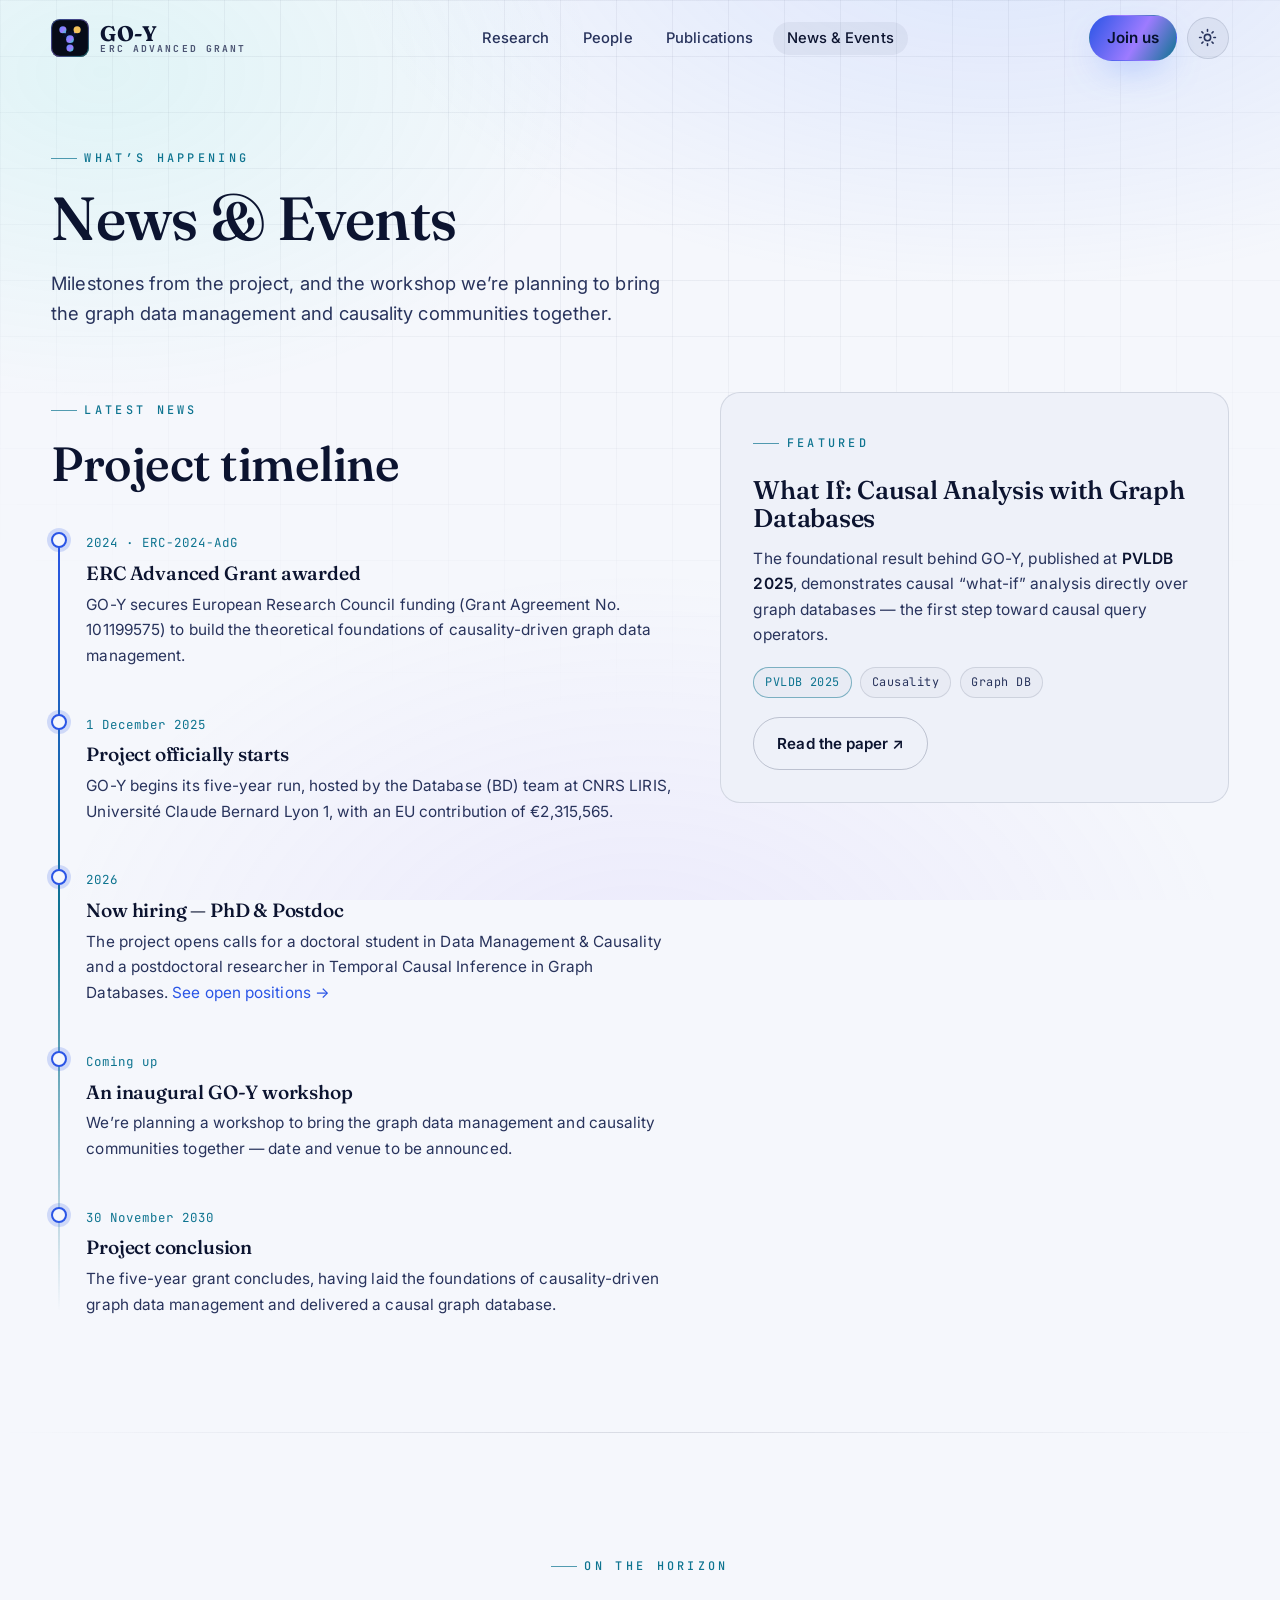
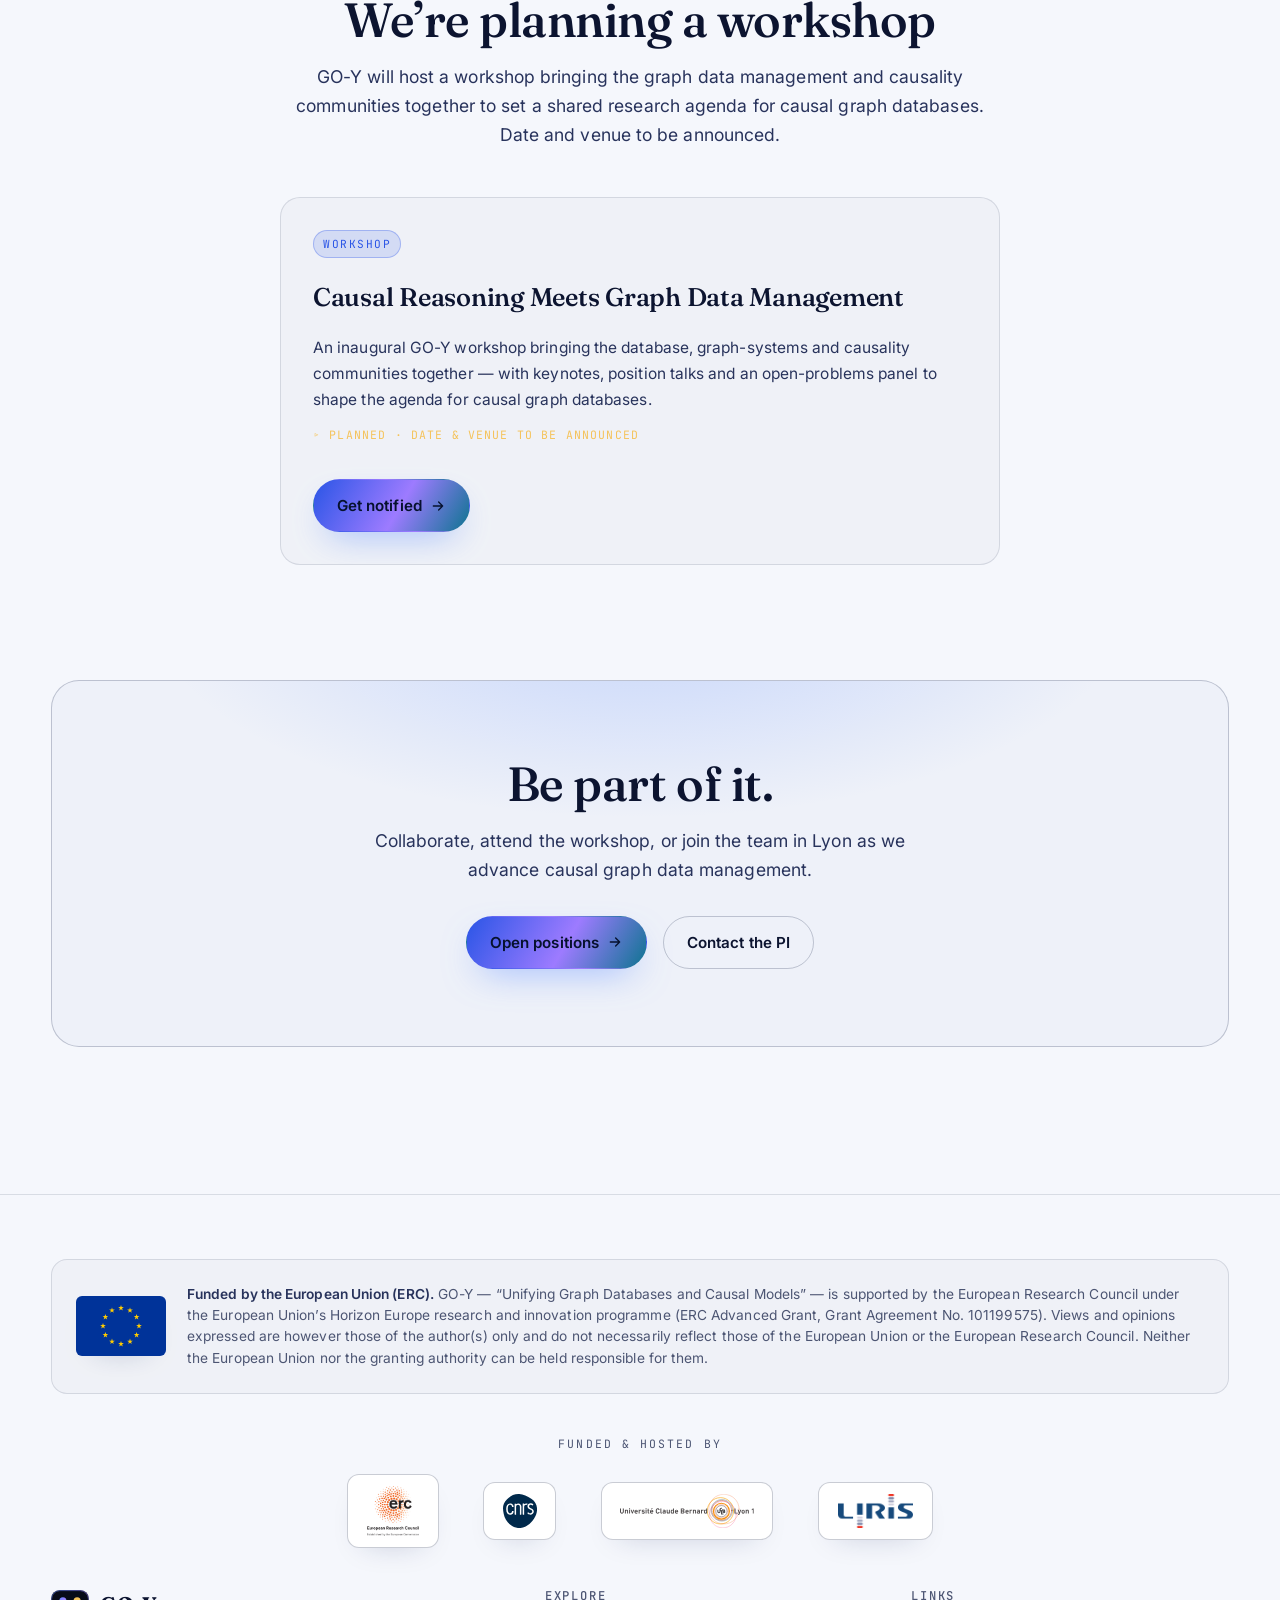
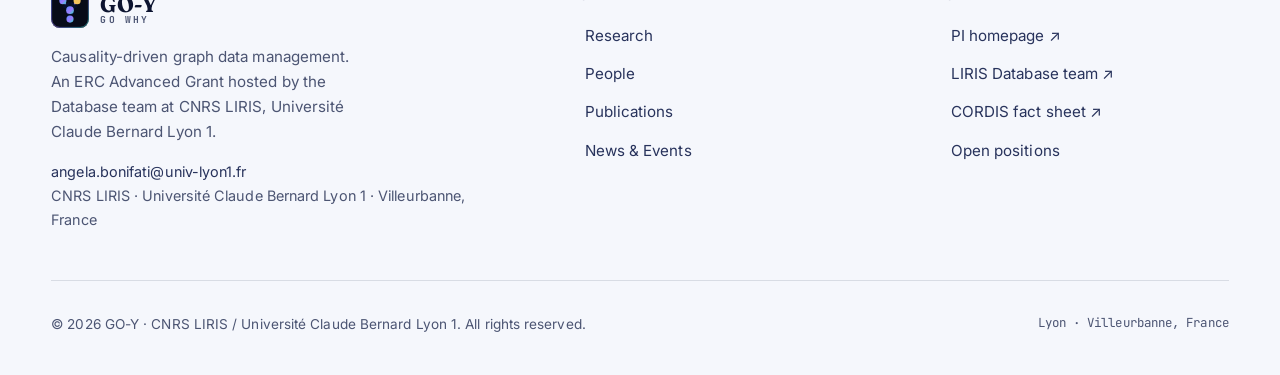
==== events.html @ 5b2371c7 "Professional polish pass (PI-review readiness) Content/accuracy: match objective wording to the PI's" ====
<!DOCTYPE html>
<html lang="en" data-theme="light">
<head>
  <meta charset="UTF-8" />
  <meta name="viewport" content="width=device-width, initial-scale=1.0" />
  <title>News &amp; Events · GO-Y — ERC Advanced Grant</title>
  <meta name="description" content="GO-Y news and the inaugural GO-Y workshop bringing the graph data management and causality communities together." />
  <link rel="icon" type="image/svg+xml" href="assets/img/favicon.svg" />
  <link rel="preconnect" href="https://fonts.googleapis.com" />
  <link rel="preconnect" href="https://fonts.gstatic.com" crossorigin />
  <link href="https://fonts.googleapis.com/css2?family=Fraunces:opsz,wght@9..144,400..600&family=Inter:wght@400;500;600;700&family=JetBrains+Mono:wght@400;500;600&display=swap" rel="stylesheet" />
  <link rel="stylesheet" href="assets/css/style.css" />
</head>
<body>

  <header class="nav scrolled" id="nav">
    <div class="container nav-inner">
      <a class="brand" href="index.html" aria-label="GO-Y home">
        <img class="logomark" src="assets/img/favicon.svg" alt="" />
        <span class="brand-text"><span class="brand-name">GO-Y</span><span class="brand-sub">ERC Advanced Grant</span></span>
      </a>
      <nav>
        <ul class="nav-links">
          <li><a href="index.html#research">Research</a></li>
          <li><a href="people.html">People</a></li>
          <li><a href="publications.html">Publications</a></li>
          <li><a href="events.html" class="active">News &amp; Events</a></li>
        </ul>
      </nav>
      <div class="nav-actions">
        <a class="btn btn-primary" href="people.html#positions" style="padding:.6em 1.1em">Join us</a>
        <button class="theme-toggle" aria-label="Toggle colour theme" title="Toggle theme" aria-pressed="false">
          <svg class="icon-moon" viewBox="0 0 24 24" fill="none" stroke="currentColor" stroke-width="2" stroke-linecap="round" stroke-linejoin="round"><path d="M21 12.79A9 9 0 1 1 11.21 3 7 7 0 0 0 21 12.79z"/></svg>
          <svg class="icon-sun" viewBox="0 0 24 24" fill="none" stroke="currentColor" stroke-width="2" stroke-linecap="round" stroke-linejoin="round"><circle cx="12" cy="12" r="4"/><path d="M12 2v2M12 20v2M4.93 4.93l1.41 1.41M17.66 17.66l1.41 1.41M2 12h2M20 12h2M4.93 19.07l1.41-1.41M17.66 6.34l1.41-1.41"/></svg>
        </button>
        <button class="nav-burger" aria-label="Open menu" aria-expanded="false"><svg viewBox="0 0 24 24" fill="none" stroke="currentColor" stroke-width="2" stroke-linecap="round"><path d="M3 6h18M3 12h18M3 18h18"/></svg></button>
      </div>
    </div>
  </header>
  <div class="mobile-menu" id="mobileMenu">
    <a href="index.html#research">Research</a>
    <a href="people.html">People</a>
    <a href="publications.html">Publications</a>
    <a href="events.html">News &amp; Events</a>
    <a href="people.html#positions">Join us</a>
  </div>

  <section class="page-hero">
    <div class="container">
      <span class="eyebrow reveal">What’s happening</span>
      <h1 class="reveal">News &amp; Events</h1>
      <p class="reveal" data-delay="1">Milestones from the project, and the workshop we’re planning to bring the
        graph data management and causality communities together.</p>
    </div>
  </section>

  <!-- NEWS TIMELINE -->
  <section style="padding-top:1rem">
    <div class="container">
      <div class="split" style="align-items:start;gap:3rem">
        <div class="reveal">
          <span class="eyebrow">Latest news</span>
          <h2 style="margin-bottom:2.4rem">Project timeline</h2>
          <div class="timeline">
            <div class="tl-item">
              <span class="tl-date">2024 · ERC-2024-AdG</span>
              <h3>ERC Advanced Grant awarded</h3>
              <p>GO-Y secures European Research Council funding (Grant Agreement No. 101199575) to build the
                theoretical foundations of causality-driven graph data management.</p>
            </div>
            <div class="tl-item">
              <span class="tl-date">1 December 2025</span>
              <h3>Project officially starts</h3>
              <p>GO-Y begins its five-year run, hosted by the Database (BD) team at CNRS LIRIS, Université Claude
                Bernard Lyon 1, with an EU contribution of €2,315,565.</p>
            </div>
            <div class="tl-item">
              <span class="tl-date">2026</span>
              <h3>Now hiring — PhD &amp; Postdoc</h3>
              <p>The project opens calls for a doctoral student in Data Management &amp; Causality and a
                postdoctoral researcher in Temporal Causal Inference in Graph Databases.
                <a href="people.html#positions" style="color:var(--accent)">See open positions →</a></p>
            </div>
            <div class="tl-item">
              <span class="tl-date">Coming up</span>
              <h3>An inaugural GO-Y workshop</h3>
              <p>We’re planning a workshop to bring the graph data management and causality communities together —
                date and venue to be announced.</p>
            </div>
            <div class="tl-item">
              <span class="tl-date">30 November 2030</span>
              <h3>Project conclusion</h3>
              <p>The five-year grant concludes, having laid the foundations of causality-driven graph data management and delivered a causal graph database.</p>
            </div>
          </div>
        </div>

        <!-- Highlight card -->
        <div class="reveal" data-delay="1">
          <div class="card" style="background:var(--bg-2)">
            <span class="eyebrow">Featured</span>
            <h3 style="margin:.4rem 0 .8rem">What If: Causal Analysis with Graph Databases</h3>
            <p>The foundational result behind GO-Y, published at <strong>PVLDB 2025</strong>, demonstrates causal
              “what-if” analysis directly over graph databases — the first step toward causal query operators.</p>
            <div class="tag-row" style="margin:1.2rem 0">
              <span class="tag accent">PVLDB 2025</span>
              <span class="tag">Causality</span>
              <span class="tag">Graph DB</span>
            </div>
            <a class="btn btn-ghost" href="https://doi.org/10.14778/3749646.3749671" target="_blank" rel="noopener">Read the paper ↗</a>
          </div>
        </div>
      </div>
    </div>
  </section>

  <hr class="section-divider" />

  <!-- WORKSHOP -->
  <section id="events">
    <div class="container">
      <div class="section-head center reveal">
        <span class="eyebrow">On the horizon</span>
        <h2>We’re planning a workshop</h2>
        <p>GO-Y will host a workshop bringing the graph data management and causality communities together to set
          a shared research agenda for causal graph databases. Date and venue to be announced.</p>
      </div>
      <div style="max-width:720px;margin-inline:auto">
        <article class="card event-card reveal">
          <span class="e-kind">Workshop</span>
          <h3>Causal Reasoning Meets Graph Data Management</h3>
          <p>An inaugural GO-Y workshop bringing the database, graph-systems and causality communities together —
            with keynotes, position talks and an open-problems panel to shape the agenda for causal graph databases.</p>
          <span class="e-status">▹ Planned · date &amp; venue to be announced</span>
          <div class="hero-cta" style="margin-top:1.4rem">
            <a class="btn btn-primary" href="mailto:angela.bonifati@univ-lyon1.fr?subject=GO-Y%20workshop">Get notified
              <svg viewBox="0 0 24 24" fill="none" stroke="currentColor" stroke-width="2" stroke-linecap="round" stroke-linejoin="round"><path d="M5 12h14M13 6l6 6-6 6"/></svg></a>
          </div>
        </article>
      </div>
    </div>
  </section>

  <!-- CTA -->
  <section style="padding-top:0">
    <div class="container">
      <div class="cta-band reveal">
        <h2>Be part of it.</h2>
        <p>Collaborate, attend the workshop, or join the team in Lyon as we advance causal graph data management.</p>
        <div class="hero-cta">
          <a class="btn btn-primary" href="people.html#positions">Open positions
            <svg viewBox="0 0 24 24" fill="none" stroke="currentColor" stroke-width="2" stroke-linecap="round" stroke-linejoin="round"><path d="M5 12h14M13 6l6 6-6 6"/></svg></a>
          <a class="btn btn-ghost" href="mailto:angela.bonifati@univ-lyon1.fr?subject=GO-Y%20collaboration">Contact the PI</a>
        </div>
      </div>
    </div>
  </section>

  <footer class="footer">
    <div class="container">
      <div class="funding reveal">
        <img class="eu-emblem" src="assets/img/eu-emblem.svg" alt="Emblem of the European Union" />
        <p><strong>Funded by the European Union (ERC).</strong> GO-Y — “Unifying Graph Databases and Causal Models”
          — is supported by the European Research Council under the European Union’s Horizon Europe research and
          innovation programme (ERC Advanced Grant, Grant Agreement No. 101199575). Views and opinions expressed
          are however those of the author(s) only and do not necessarily reflect those of the European Union or
          the European Research Council. Neither the European Union nor the granting authority can be held responsible for them.</p>
      </div>
      <div class="partners reveal">
        <span class="partners-label">Funded &amp; hosted by</span>
        <div class="partners-row">
          <a class="logo erc" href="https://erc.europa.eu" target="_blank" rel="noopener" aria-label="European Research Council"><span class="logo-txt">ERC</span><img loading="lazy" src="assets/img/logos/erc.jpg" alt="European Research Council" onload="this.previousElementSibling.style.display='none'" onerror="this.remove()" /></a>
          <a class="logo" href="https://www.cnrs.fr" target="_blank" rel="noopener" aria-label="CNRS"><span class="logo-txt">CNRS</span><img loading="lazy" src="assets/img/logos/cnrs.svg" alt="CNRS" onload="this.previousElementSibling.style.display='none'" onerror="this.remove()" /></a>
          <a class="logo" href="https://www.univ-lyon1.fr" target="_blank" rel="noopener" aria-label="Université Claude Bernard Lyon 1"><span class="logo-txt">Lyon 1</span><img loading="lazy" src="assets/img/logos/lyon1.svg" alt="Université Claude Bernard Lyon 1" onload="this.previousElementSibling.style.display='none'" onerror="this.remove()" /></a>
          <a class="logo" href="https://liris.cnrs.fr" target="_blank" rel="noopener" aria-label="LIRIS"><span class="logo-txt">LIRIS</span><img loading="lazy" src="assets/img/logos/liris.png" alt="LIRIS" onload="this.previousElementSibling.style.display='none'" onerror="this.remove()" /></a>
        </div>
      </div>
      <div class="footer-grid">
        <div>
          <a class="brand" href="index.html"><img class="logomark" src="assets/img/favicon.svg" alt="" /><span class="brand-text"><span class="brand-name">GO-Y</span><span class="brand-sub">go why</span></span></a>
          <p class="f-desc">Causality-driven graph data management. An ERC Advanced Grant hosted by the Database team at CNRS LIRIS, Université Claude Bernard Lyon 1.</p>
          <p class="f-contact"><a href="mailto:angela.bonifati@univ-lyon1.fr">angela.bonifati@univ-lyon1.fr</a><br />CNRS LIRIS · Université Claude Bernard Lyon 1 · Villeurbanne, France</p>
        </div>
        <div>
          <h4>Explore</h4>
          <ul class="footer-links">
            <li><a href="index.html#research">Research</a></li>
            <li><a href="people.html">People</a></li>
            <li><a href="publications.html">Publications</a></li>
            <li><a href="events.html">News &amp; Events</a></li>
          </ul>
        </div>
        <div>
          <h4>Links</h4>
          <ul class="footer-links">
            <li><a href="https://perso.liris.cnrs.fr/angela.bonifati/" target="_blank" rel="noopener">PI homepage ↗</a></li>
            <li><a href="https://liris.cnrs.fr/en/team/bd" target="_blank" rel="noopener">LIRIS Database team ↗</a></li>
            <li><a href="https://cordis.europa.eu/project/id/101199575" target="_blank" rel="noopener">CORDIS fact sheet ↗</a></li>
            <li><a href="people.html#positions">Open positions</a></li>
          </ul>
        </div>
      </div>
      <div class="footer-bottom">
        <span>© <span data-year>2026</span> GO-Y · CNRS LIRIS / Université Claude Bernard Lyon 1. All rights reserved.</span>
        <span class="mono" style="font-size:.78rem">Lyon · Villeurbanne, France</span>
      </div>
    </div>
  </footer>

  <script src="assets/js/main.js"></script>
</body>
</html>
---- assets/css/style.css ----
/* =============================================================
   GO-Y · ERC Advanced Grant — Design System
   Unifying Graph Databases and Causal Models
   ============================================================= */

/* ---------- Design tokens ---------- */
:root {
  /* Type */
  --font-display: "Fraunces", Georgia, "Times New Roman", serif;
  --font-sans: "Inter", system-ui, -apple-system, "Segoe UI", Roboto, sans-serif;
  --font-mono: "JetBrains Mono", "SFMono-Regular", ui-monospace, Menlo, monospace;

  /* Brand palette */
  --eu-blue: #003399;          /* official EU emblem blue */
  --eu-gold: #ffcc00;          /* official EU emblem gold  */
  --accent: #5b8cff;           /* electric blue */
  --accent-2: #2fe0c8;         /* causal-edge cyan */
  --accent-3: #9d7bff;         /* violet */
  --gold: #f4c25a;             /* prestige gold */

  --grad-brand: linear-gradient(120deg, var(--accent) 0%, var(--accent-3) 55%, var(--accent-2) 100%);
  --grad-edge: linear-gradient(90deg, var(--accent), var(--accent-2));

  /* Dark theme (default) */
  --bg: #070b18;
  --bg-2: #0a1024;
  --bg-3: #0d1430;
  --surface: rgba(255, 255, 255, 0.035);
  --surface-2: rgba(255, 255, 255, 0.06);
  --border: rgba(255, 255, 255, 0.10);
  --border-strong: rgba(255, 255, 255, 0.18);
  --text: #eaeefb;
  --text-soft: #c3cbe6;
  --muted: #8b96b8;
  --shadow: 0 30px 80px -30px rgba(0, 0, 0, 0.7);
  --shadow-sm: 0 12px 30px -16px rgba(0, 0, 0, 0.6);
  --glow: 0 0 0 1px rgba(91, 140, 255, 0.25), 0 20px 60px -20px rgba(91, 140, 255, 0.35);
  --ring: rgba(91, 140, 255, 0.5);
  --grid-line: rgba(255, 255, 255, 0.04);
  --hero-fade: #070b18;
}

[data-theme="light"] {
  --bg: #f5f7fc;
  --bg-2: #eef1f9;
  --bg-3: #ffffff;
  --surface: rgba(10, 22, 60, 0.025);
  --surface-2: rgba(10, 22, 60, 0.05);
  --border: rgba(12, 24, 60, 0.12);
  --border-strong: rgba(12, 24, 60, 0.22);
  --text: #0c1430;
  --text-soft: #28335c;
  --muted: #4c5573;
  --shadow: 0 30px 70px -34px rgba(20, 35, 90, 0.30);
  --shadow-sm: 0 12px 30px -18px rgba(20, 35, 90, 0.25);
  --glow: 0 0 0 1px rgba(0, 51, 153, 0.18), 0 24px 60px -28px rgba(0, 51, 153, 0.28);
  --ring: rgba(0, 51, 153, 0.4);
  --grid-line: rgba(12, 24, 60, 0.05);
  --accent: #2a55e6;
  --accent-2: #0e7490; /* deep teal — legible on light backgrounds */
  --hero-fade: #f5f7fc;
}

/* ---------- Reset & base ---------- */
*, *::before, *::after { box-sizing: border-box; }
* { margin: 0; }
html { scroll-behavior: smooth; -webkit-text-size-adjust: 100%; }
@media (prefers-reduced-motion: reduce) {
  html { scroll-behavior: auto; }
  *, *::before, *::after { animation-duration: 0.001ms !important; transition-duration: 0.001ms !important; }
}

body {
  font-family: var(--font-sans);
  background: var(--bg);
  color: var(--text);
  line-height: 1.65;
  font-size: 1.02rem;
  -webkit-font-smoothing: antialiased;
  text-rendering: optimizeLegibility;
  overflow-x: hidden;
  letter-spacing: 0.005em;
}

/* Ambient background: subtle grid + radial glows */
body::before {
  content: "";
  position: fixed; inset: 0; z-index: -2;
  background:
    radial-gradient(1100px 600px at 78% -8%, rgba(91, 140, 255, 0.16), transparent 60%),
    radial-gradient(900px 600px at 8% 8%, rgba(47, 224, 200, 0.10), transparent 55%),
    radial-gradient(1000px 700px at 50% 110%, rgba(157, 123, 255, 0.10), transparent 60%);
  pointer-events: none;
}
body::after {
  content: "";
  position: fixed; inset: 0; z-index: -2;
  background-image:
    linear-gradient(var(--grid-line) 1px, transparent 1px),
    linear-gradient(90deg, var(--grid-line) 1px, transparent 1px);
  background-size: 56px 56px;
  mask-image: radial-gradient(ellipse 100% 100% at 50% 0%, #000 30%, transparent 80%);
  pointer-events: none;
}

img, svg { display: block; max-width: 100%; }
a { color: inherit; text-decoration: none; }

::selection { background: rgba(91, 140, 255, 0.35); color: #fff; }

:focus-visible { outline: 2px solid var(--ring); outline-offset: 3px; border-radius: 4px; }

/* Scrollbar */
::-webkit-scrollbar { width: 11px; height: 11px; }
::-webkit-scrollbar-track { background: transparent; }
::-webkit-scrollbar-thumb { background: var(--surface-2); border-radius: 20px; border: 3px solid transparent; background-clip: padding-box; }
::-webkit-scrollbar-thumb:hover { background: var(--border-strong); background-clip: padding-box; }

/* ---------- Typography ---------- */
h1, h2, h3, h4 { font-family: var(--font-display); font-weight: 540; line-height: 1.08; letter-spacing: -0.01em; }
h1 { font-size: clamp(2.6rem, 6vw, 4.6rem); font-optical-sizing: auto; }
h2 { font-size: clamp(2rem, 4vw, 3rem); }
h3 { font-size: clamp(1.3rem, 2vw, 1.6rem); }
p { color: var(--text-soft); }
strong { color: var(--text); font-weight: 600; }

.display { font-family: var(--font-display); }
.mono { font-family: var(--font-mono); }
.gradient-text {
  background: var(--grad-brand);
  -webkit-background-clip: text; background-clip: text;
  -webkit-text-fill-color: transparent; color: transparent;
}

/* ---------- Layout ---------- */
.container { width: min(1180px, 92vw); margin-inline: auto; }
.container-narrow { width: min(820px, 92vw); margin-inline: auto; }
section { padding: clamp(4rem, 9vw, 7.5rem) 0; position: relative; }
.section-divider { height: 1px; background: linear-gradient(90deg, transparent, var(--border), transparent); border: 0; }

.eyebrow {
  font-family: var(--font-mono);
  font-size: 0.74rem; letter-spacing: 0.28em; text-transform: uppercase;
  color: var(--accent-2); display: inline-flex; align-items: center; gap: 0.6em;
  margin-bottom: 1.1rem; font-weight: 500;
}
.eyebrow::before { content: ""; width: 26px; height: 1px; background: var(--accent-2); opacity: 0.7; }

.section-head { max-width: 720px; margin-bottom: 3rem; }
.section-head.center { margin-inline: auto; text-align: center; }
.section-head.center .eyebrow { justify-content: center; }
.section-head p { font-size: 1.1rem; margin-top: 1rem; }

/* ---------- Buttons ---------- */
.btn {
  --bg-btn: var(--surface-2);
  display: inline-flex; align-items: center; gap: 0.55em;
  padding: 0.85em 1.5em; border-radius: 999px;
  font-weight: 600; font-size: 0.95rem; cursor: pointer;
  border: 1px solid var(--border-strong); background: var(--bg-btn); color: var(--text);
  transition: transform 0.25s cubic-bezier(.2,.7,.2,1), box-shadow 0.25s, background 0.25s, border-color .25s;
  white-space: nowrap;
}
.btn svg { width: 1.05em; height: 1.05em; transition: transform 0.25s; }
.btn:hover { transform: translateY(-2px); }
.btn:hover svg { transform: translateX(3px); }
.btn-primary {
  background: var(--grad-brand); border-color: transparent; color: #06112e;
  box-shadow: 0 14px 36px -14px rgba(91, 140, 255, 0.65);
}
.btn-primary:hover { box-shadow: 0 20px 48px -14px rgba(91, 140, 255, 0.85); }
.btn-ghost { background: transparent; }
.btn-ghost:hover { background: var(--surface-2); border-color: var(--accent); }

/* ---------- Navigation ---------- */
.nav {
  position: fixed; top: 0; left: 0; right: 0; z-index: 100;
  transition: background 0.35s, border-color 0.35s, backdrop-filter 0.35s, box-shadow .35s;
  border-bottom: 1px solid transparent;
}
.nav.scrolled {
  background: color-mix(in srgb, var(--bg) 72%, transparent);
  backdrop-filter: blur(18px) saturate(140%);
  -webkit-backdrop-filter: blur(18px) saturate(140%);
  border-bottom-color: var(--border);
  box-shadow: var(--shadow-sm);
}
.nav-inner { display: flex; align-items: center; justify-content: space-between; height: 76px; }
.brand { display: flex; align-items: center; gap: 0.7rem; font-weight: 700; letter-spacing: -0.01em; }
.brand .logomark { width: 38px; height: 38px; flex: none; }
.brand .brand-text { display: flex; flex-direction: column; line-height: 1.05; }
.brand .brand-name { font-family: var(--font-display); font-size: 1.32rem; letter-spacing: 0.01em; }
.brand .brand-sub { font-family: var(--font-mono); font-size: 0.6rem; letter-spacing: 0.22em; text-transform: uppercase; color: var(--muted); }

.nav-links { display: flex; align-items: center; gap: 0.35rem; list-style: none; }
.nav-links a {
  padding: 0.5em 0.95em; border-radius: 999px; font-size: 0.92rem; font-weight: 500;
  color: var(--text-soft); transition: color 0.2s, background 0.2s; position: relative;
}
.nav-links a:hover, .nav-links a.active { color: var(--text); background: var(--surface-2); }
.nav-actions { display: flex; align-items: center; gap: 0.6rem; }

.theme-toggle, .nav-burger {
  width: 42px; height: 42px; border-radius: 50%; display: grid; place-items: center;
  background: var(--surface-2); border: 1px solid var(--border); color: var(--text-soft);
  cursor: pointer; transition: color .2s, border-color .2s, transform .2s;
}
.theme-toggle:hover, .nav-burger:hover { color: var(--text); border-color: var(--accent); transform: translateY(-1px); }
.theme-toggle svg { width: 19px; height: 19px; }
.theme-toggle .icon-sun { display: none; }
[data-theme="light"] .theme-toggle .icon-sun { display: block; }
[data-theme="light"] .theme-toggle .icon-moon { display: none; }
.nav-burger { display: none; }
.nav-burger svg { width: 22px; height: 22px; }

/* Mobile menu */
.mobile-menu {
  position: fixed; inset: 0; z-index: 99;
  background: color-mix(in srgb, var(--bg) 96%, transparent);
  backdrop-filter: blur(20px); -webkit-backdrop-filter: blur(20px);
  display: flex; flex-direction: column; justify-content: center; align-items: center; gap: 0.5rem;
  opacity: 0; visibility: hidden; transition: opacity .3s; padding: 2rem;
}
.mobile-menu.open { opacity: 1; visibility: visible; }
.mobile-menu a { font-family: var(--font-display); font-size: 1.9rem; color: var(--text-soft); padding: 0.4rem 1rem; transition: color .2s; }
.mobile-menu a:hover { color: var(--accent); }

/* ---------- Hero ---------- */
.hero { position: relative; min-height: 100svh; display: flex; align-items: center; padding-top: 76px; overflow: hidden; }
#hero-canvas { position: absolute; inset: 0; width: 100%; height: 100%; z-index: 0; }
.hero::after {
  content: ""; position: absolute; inset: 0; z-index: 1; pointer-events: none;
  background: linear-gradient(180deg, transparent 40%, var(--hero-fade) 96%),
              radial-gradient(120% 80% at 80% 30%, transparent 40%, color-mix(in srgb, var(--bg) 55%, transparent) 100%);
}
.hero .container { position: relative; z-index: 2; }
.hero-content { max-width: 880px; }
.hero-badge {
  display: inline-flex; align-items: center; gap: 0.7rem; padding: 0.5rem 0.6rem 0.5rem 0.55rem;
  border: 1px solid var(--border-strong); border-radius: 999px; background: var(--surface);
  backdrop-filter: blur(8px); font-size: 0.82rem; color: var(--text-soft); margin-bottom: 1.8rem;
}
.hero-badge .pill { background: var(--grad-brand); color: #06112e; font-weight: 700; font-size: 0.68rem; letter-spacing: 0.12em; padding: 0.25em 0.7em; border-radius: 999px; font-family: var(--font-mono); text-transform: uppercase; }
.hero h1 { margin-bottom: 1.4rem; }
.hero h1 .pron { display: block; font-size: 0.34em; font-family: var(--font-mono); letter-spacing: 0.22em; color: var(--muted); font-weight: 400; margin-top: 1rem; text-transform: uppercase; }
.hero-lead { font-size: clamp(1.1rem, 1.7vw, 1.4rem); color: var(--text-soft); max-width: 660px; margin-bottom: 2.4rem; }
.hero-cta { display: flex; flex-wrap: wrap; gap: 1rem; align-items: center; }
.scroll-cue { position: absolute; bottom: 2rem; left: 50%; transform: translateX(-50%); z-index: 2; color: var(--muted); font-family: var(--font-mono); font-size: 0.7rem; letter-spacing: 0.2em; text-transform: uppercase; display: flex; flex-direction: column; align-items: center; gap: 0.6rem; }
.scroll-cue .line { width: 1px; height: 40px; background: linear-gradient(var(--accent-2), transparent); animation: scrollpulse 2.2s ease-in-out infinite; }
@keyframes scrollpulse { 0%,100%{ transform: scaleY(0.4); opacity:.4; transform-origin: top;} 50%{ transform: scaleY(1); opacity:1; transform-origin: top;} }

/* ---------- Stat strip ---------- */
.stats { display: grid; grid-template-columns: repeat(4, 1fr); gap: 1px; background: var(--border); border: 1px solid var(--border); border-radius: 20px; overflow: hidden; }
.stat { background: var(--bg-2); padding: 2rem 1.6rem; text-align: center; }
.stat .num { font-family: var(--font-display); font-size: clamp(2rem, 4vw, 2.9rem); line-height: 1; background: var(--grad-brand); -webkit-background-clip: text; background-clip: text; -webkit-text-fill-color: transparent; }
.stat .label { display: block; margin-top: 0.7rem; font-size: 0.8rem; color: var(--muted); letter-spacing: 0.06em; text-transform: uppercase; font-family: var(--font-mono); }

/* Keep big gradient numbers legible on the light theme */
[data-theme="light"] .stat .num,
[data-theme="light"] .fact-val { background: none; -webkit-text-fill-color: currentColor; color: var(--accent); }

/* ---------- Grant fact sheet ---------- */
.fact-sheet {
  display: grid; grid-template-columns: 1fr 1fr; gap: 1px;
  background: var(--border); border: 1px solid var(--border);
  border-radius: 20px; overflow: hidden; box-shadow: var(--shadow-sm);
}
.fact {
  background: var(--bg-2); padding: 1.7rem 1.6rem;
  display: flex; flex-direction: column; align-items: flex-start; gap: .5rem;
  transition: background .3s;
}
.fact:hover { background: var(--bg-3); }
.fact-ic {
  width: 40px; height: 40px; border-radius: 12px; display: grid; place-items: center;
  background: color-mix(in srgb, var(--accent) 14%, transparent);
  color: var(--accent); border: 1px solid color-mix(in srgb, var(--accent) 28%, transparent);
}
.fact-ic svg { width: 20px; height: 20px; }
.fact-val {
  font-family: var(--font-display); font-size: clamp(1.7rem, 2.6vw, 2.25rem); line-height: 1; margin-top: .4rem;
  background: var(--grad-brand); -webkit-background-clip: text; background-clip: text;
  -webkit-text-fill-color: transparent; color: transparent;
}
.fact-label { font-family: var(--font-mono); font-size: .72rem; letter-spacing: .08em; text-transform: uppercase; color: var(--muted); }
@media (max-width: 460px) { .fact-sheet { grid-template-columns: 1fr; } }

/* ---------- Cards ---------- */
.card {
  background: var(--surface); border: 1px solid var(--border); border-radius: 20px;
  padding: 2rem; transition: transform .35s cubic-bezier(.2,.7,.2,1), border-color .35s, box-shadow .35s, background .35s;
  position: relative; overflow: hidden;
}
.card:hover { transform: translateY(-5px); border-color: var(--border-strong); box-shadow: var(--shadow); background: var(--surface-2); }
.card .card-index { font-family: var(--font-mono); font-size: 0.8rem; color: var(--accent-2); letter-spacing: 0.1em; }
.card h3 { margin: 0.8rem 0 0.7rem; }
.card p { font-size: 0.97rem; }
.card-icon { width: 52px; height: 52px; border-radius: 14px; display: grid; place-items: center; background: var(--surface-2); border: 1px solid var(--border); margin-bottom: 1.2rem; color: var(--accent); }
.card-icon svg { width: 26px; height: 26px; }

.grid { display: grid; gap: 1.4rem; }
.grid-2 { grid-template-columns: repeat(2, 1fr); }
.grid-3 { grid-template-columns: repeat(3, 1fr); }
.grid-4 { grid-template-columns: repeat(4, 1fr); }

/* Objective card with gradient top accent */
.obj-card::before { content: ""; position: absolute; top: 0; left: 0; right: 0; height: 3px; background: var(--grad-brand); transform: scaleX(0); transform-origin: left; transition: transform .4s; }
.obj-card:hover::before { transform: scaleX(1); }

/* ---------- Concept chips ---------- */
.concepts { display: flex; flex-direction: column; gap: 0.9rem; }
.concept { display: grid; grid-template-columns: auto 1fr; gap: 1.2rem; align-items: start; padding: 1.3rem 1.5rem; border: 1px solid var(--border); border-radius: 16px; background: var(--surface); transition: border-color .3s, background .3s; }
.concept:hover { border-color: var(--border-strong); background: var(--surface-2); }
.concept .term { font-family: var(--font-mono); font-weight: 600; color: var(--accent-2); font-size: 0.95rem; white-space: nowrap; padding-top: 0.1rem; }
.concept .def { color: var(--text-soft); font-size: 0.97rem; }

/* ---------- About / split ---------- */
.split { display: grid; grid-template-columns: 1.1fr 0.9fr; gap: 3.5rem; align-items: center; }
.prose p + p { margin-top: 1.1rem; }
.prose p { font-size: 1.06rem; }
.lead-para { font-size: 1.2rem !important; color: var(--text) !important; font-family: var(--font-display); font-weight: 400; line-height: 1.5; }

/* Quote / mission block */
.mission { border-left: 2px solid var(--accent); padding: 0.4rem 0 0.4rem 1.8rem; }
.mission .q { font-family: var(--font-display); font-size: clamp(1.4rem, 2.4vw, 2rem); line-height: 1.35; color: var(--text); }
.mission .cite { display: block; margin-top: 1.2rem; font-family: var(--font-mono); font-size: 0.8rem; color: var(--muted); letter-spacing: 0.08em; }

/* ---------- People ---------- */
.pi-feature { display: grid; grid-template-columns: 260px 1fr; gap: 3rem; align-items: center; }
.pi-portrait {
  aspect-ratio: 1; border-radius: 24px; overflow: hidden; position: relative;
  background: var(--grad-brand); display: grid; place-items: center; box-shadow: var(--glow);
}
.pi-portrait .monogram { font-family: var(--font-display); font-size: 5rem; color: #06112e; font-weight: 600; }
.pi-portrait img { width: 100%; height: 100%; object-fit: cover; }
.pi-meta .role { font-family: var(--font-mono); color: var(--accent-2); letter-spacing: 0.12em; text-transform: uppercase; font-size: 0.78rem; }
.pi-meta h2 { margin: 0.6rem 0 0.4rem; }
.pi-meta .affil { color: var(--muted); font-size: 0.98rem; margin-bottom: 1.4rem; }
.pi-meta p { margin-bottom: 1rem; }
.tag-row { display: flex; flex-wrap: wrap; gap: 0.55rem; margin-top: 1.2rem; }
.tag { font-family: var(--font-mono); font-size: 0.74rem; padding: 0.4em 0.9em; border-radius: 999px; border: 1px solid var(--border); background: var(--surface); color: var(--text-soft); letter-spacing: 0.04em; }
.tag.accent { border-color: color-mix(in srgb, var(--accent-2) 50%, transparent); color: var(--accent-2); }

.person { text-align: left; }
.person .avatar { width: 72px; height: 72px; border-radius: 16px; background: linear-gradient(140deg, var(--surface-2), var(--surface)); border: 1px solid var(--border); display: grid; place-items: center; font-family: var(--font-display); font-size: 1.7rem; color: var(--accent); margin-bottom: 1.2rem; }
.person h3 { font-size: 1.2rem; margin: 0 0 0.3rem; }
.person .p-role { font-family: var(--font-mono); font-size: 0.76rem; color: var(--accent-2); letter-spacing: 0.08em; text-transform: uppercase; }
.person .p-focus { font-size: 0.92rem; color: var(--muted); margin-top: 0.7rem; }

/* Open positions */
.position { display: grid; grid-template-columns: 1fr auto; gap: 1.5rem; align-items: center; padding: 1.8rem 2rem; border: 1px dashed var(--border-strong); border-radius: 18px; background: var(--surface); transition: border-color .3s, background .3s; }
.position:hover { border-style: solid; border-color: var(--accent); background: var(--surface-2); }
.position .p-kind { font-family: var(--font-mono); font-size: 0.72rem; letter-spacing: 0.16em; text-transform: uppercase; color: var(--gold); }
.position h3 { margin: 0.5rem 0; font-size: 1.25rem; }
.position p { font-size: 0.95rem; margin: 0; }

/* ---------- Group members (round photos) ---------- */
.member {
  display: flex; flex-direction: column; align-items: center; text-align: center;
  padding: 2.2rem 1.6rem; color: inherit;
}
.member .photo {
  width: 132px; height: 132px; border-radius: 50%; margin-bottom: 1.3rem;
  position: relative; overflow: hidden; flex: none;
  background: linear-gradient(145deg, var(--accent), var(--accent-3) 60%, var(--accent-2));
  display: grid; place-items: center; box-shadow: var(--shadow-sm);
  border: 1px solid var(--border);
  transition: transform .35s cubic-bezier(.2,.7,.2,1), box-shadow .35s;
}
.member .photo .initials { font-family: var(--font-display); font-size: 2.7rem; color: #06112e; font-weight: 600; letter-spacing: .02em; }
.member .photo img { position: absolute; inset: 0; width: 100%; height: 100%; object-fit: cover; }
a.member:hover .photo { transform: translateY(-4px) scale(1.02); box-shadow: var(--glow); }
.member h3 { font-size: 1.22rem; margin: 0 0 .35rem; }
.member .m-role { font-family: var(--font-mono); font-size: .74rem; color: var(--accent-2); letter-spacing: .1em; text-transform: uppercase; }
.member .m-bio { font-size: .92rem; color: var(--muted); margin-top: .9rem; }
.member .m-link { margin-top: 1.1rem; font-size: .82rem; font-weight: 600; color: var(--accent); display: inline-flex; align-items: center; gap: .3em; }
a.member:hover .m-link { text-decoration: underline; }
.member .m-link.disabled { color: var(--muted); font-weight: 500; }

/* PI feature with round photo */
.pi-card { display: grid; grid-template-columns: 200px 1fr; gap: 2.6rem; align-items: center; }
.pi-card .photo {
  width: 200px; height: 200px; border-radius: 50%; position: relative; overflow: hidden; flex: none;
  background: linear-gradient(145deg, var(--accent), var(--accent-3) 60%, var(--accent-2));
  display: grid; place-items: center; box-shadow: var(--glow); border: 1px solid var(--border);
}
.pi-card .photo .initials { font-family: var(--font-display); font-size: 4rem; color: #06112e; font-weight: 600; }
.pi-card .photo img { position: absolute; inset: 0; width: 100%; height: 100%; object-fit: cover; }
.pi-card .role { font-family: var(--font-mono); color: var(--accent-2); letter-spacing: .12em; text-transform: uppercase; font-size: .78rem; }
.pi-card h2 { margin: .55rem 0 .4rem; }
.pi-card .affil { color: var(--muted); font-size: .96rem; margin-bottom: 1.2rem; }
.pi-card p { margin-bottom: .9rem; }
@media (max-width: 760px) {
  .pi-card { grid-template-columns: 1fr; justify-items: center; text-align: center; gap: 1.6rem; }
  .pi-card .tag-row, .pi-card .hero-cta { justify-content: center; }
}

/* ---------- Objectives figure ---------- */
.wp-figure { margin: 1.2rem auto 0; max-width: 1020px; overflow-x: auto; -webkit-overflow-scrolling: touch; padding-bottom: .4rem; }
.wp-figure svg { min-width: 680px; display: block; }
.wp-legend { display: flex; gap: 1.8rem; justify-content: center; flex-wrap: wrap; margin-top: 1.3rem; font-family: var(--font-mono); font-size: .78rem; color: var(--muted); letter-spacing: .03em; }
.wp-legend b { color: var(--accent); font-weight: 700; margin-right: .35em; }

/* ---------- Publications ---------- */
.pub-filters { display: flex; flex-wrap: wrap; gap: 0.6rem; margin-bottom: 2.4rem; }
.filter-btn { font-family: var(--font-mono); font-size: 0.8rem; letter-spacing: 0.04em; padding: 0.55em 1.1em; border-radius: 999px; border: 1px solid var(--border); background: var(--surface); color: var(--text-soft); cursor: pointer; transition: all .2s; }
.filter-btn:hover { border-color: var(--border-strong); color: var(--text); }
.filter-btn.active { background: var(--grad-brand); color: #06112e; border-color: transparent; font-weight: 600; }

.pub-list { display: flex; flex-direction: column; }
.pub {
  display: grid; grid-template-columns: 96px 1fr auto; gap: 1.6rem; align-items: baseline;
  padding: 1.5rem 0.5rem; border-top: 1px solid var(--border);
  transition: background .25s, padding .25s; border-radius: 12px;
}
.pub:last-child { border-bottom: 1px solid var(--border); }
.pub:hover { background: var(--surface); padding-inline: 1.2rem; }
.pub .year { font-family: var(--font-mono); font-size: 1.05rem; color: var(--accent-2); }
.pub .p-title { font-family: var(--font-display); font-size: 1.22rem; color: var(--text); line-height: 1.3; }
.pub .p-authors { font-size: 0.92rem; color: var(--muted); margin-top: 0.45rem; }
.pub .p-venue { display: inline-block; margin-top: 0.6rem; font-family: var(--font-mono); font-size: 0.78rem; color: var(--text-soft); padding: 0.3em 0.75em; border: 1px solid var(--border); border-radius: 8px; }
.pub .p-link { color: var(--muted); transition: color .2s, transform .2s; align-self: center; }
.pub .p-link:hover { color: var(--accent); transform: translateX(3px); }
.pub[hidden] { display: none; }

/* ---------- Timeline (news / events) ---------- */
.timeline { position: relative; padding-left: 2.2rem; }
.timeline::before { content: ""; position: absolute; left: 7px; top: 6px; bottom: 6px; width: 2px; background: linear-gradient(var(--accent), var(--accent-2), transparent); }
.tl-item { position: relative; padding-bottom: 2.6rem; }
.tl-item:last-child { padding-bottom: 0; }
.tl-item::before { content: ""; position: absolute; left: -2.2rem; top: 4px; width: 16px; height: 16px; border-radius: 50%; background: var(--bg); border: 2px solid var(--accent); box-shadow: 0 0 0 4px color-mix(in srgb, var(--accent) 18%, transparent); }
.tl-item .tl-date { font-family: var(--font-mono); font-size: 0.78rem; color: var(--accent-2); letter-spacing: 0.08em; }
.tl-item h3 { font-size: 1.2rem; margin: 0.5rem 0; }
.tl-item p { font-size: 0.96rem; margin: 0; }

/* Event cards */
.event-card { display: flex; flex-direction: column; gap: 0.8rem; }
.event-card .e-kind { display: inline-flex; align-self: flex-start; font-family: var(--font-mono); font-size: 0.7rem; letter-spacing: 0.14em; text-transform: uppercase; padding: 0.35em 0.8em; border-radius: 999px; background: color-mix(in srgb, var(--accent) 14%, transparent); color: var(--accent); border: 1px solid color-mix(in srgb, var(--accent) 30%, transparent); }
.event-card .e-status { font-family: var(--font-mono); font-size: 0.72rem; color: var(--gold); letter-spacing: 0.1em; text-transform: uppercase; }

/* Venue list */
.venue { display: grid; grid-template-columns: auto 1fr; gap: 1rem; align-items: baseline; padding: 1.1rem 0; border-bottom: 1px solid var(--border); }
.venue .v-name { font-weight: 600; color: var(--text); }
.venue .v-desc { color: var(--muted); font-size: 0.94rem; }

/* ---------- CTA band ---------- */
.cta-band { position: relative; border-radius: 28px; overflow: hidden; padding: clamp(3rem, 6vw, 5rem); text-align: center; border: 1px solid var(--border-strong); background: var(--bg-2); }
.cta-band::before { content: ""; position: absolute; inset: 0; background: radial-gradient(700px 300px at 50% -20%, rgba(91,140,255,0.28), transparent 70%); pointer-events: none; }
.cta-band h2 { position: relative; margin-bottom: 1rem; }
.cta-band p { position: relative; max-width: 560px; margin: 0 auto 2rem; font-size: 1.1rem; }
.cta-band .hero-cta { justify-content: center; position: relative; }

/* ---------- Page hero (interior pages) ---------- */
.page-hero { padding: calc(76px + 4rem) 0 3rem; position: relative; }
.page-hero h1 { font-size: clamp(2.4rem, 5vw, 3.8rem); margin-bottom: 1rem; }
.page-hero p { font-size: 1.15rem; max-width: 640px; }

/* ---------- Footer ---------- */
.footer { border-top: 1px solid var(--border); padding: 4rem 0 2.5rem; margin-top: 2rem; position: relative; }
.footer-grid { display: grid; grid-template-columns: 1.4fr 1fr 1fr; gap: 3rem; margin-bottom: 3rem; }
.footer h4 { font-family: var(--font-mono); font-size: 0.76rem; letter-spacing: 0.16em; text-transform: uppercase; color: var(--muted); margin-bottom: 1.2rem; font-weight: 500; }
.footer-links { list-style: none; display: flex; flex-direction: column; gap: 0.7rem; }
.footer-links a { color: var(--text-soft); font-size: 0.95rem; transition: color .2s; }
.footer-links a:hover { color: var(--accent); }
.footer .brand { margin-bottom: 1rem; }
.footer .f-desc { color: var(--muted); font-size: 0.95rem; max-width: 320px; }

/* EU / ERC funding acknowledgement */
.funding { display: flex; align-items: center; gap: 1.3rem; padding: 1.5rem; border: 1px solid var(--border); border-radius: 16px; background: var(--surface); margin-bottom: 2.5rem; }
.eu-emblem { flex: none; width: 90px; height: 60px; border-radius: 6px; box-shadow: var(--shadow-sm); }
.funding p { font-size: 0.86rem; color: var(--muted); margin: 0; line-height: 1.55; }
.funding strong { color: var(--text-soft); }

/* Partner / funder logo strip */
.partners { text-align: center; margin-bottom: 2.6rem; }
.partners-label { display: block; font-family: var(--font-mono); font-size: .72rem; letter-spacing: .18em; text-transform: uppercase; color: var(--muted); margin-bottom: 1.3rem; }
.partners-row { display: flex; flex-wrap: wrap; align-items: center; justify-content: center; gap: 1.4rem 2.8rem; }
.partners .logo { display: inline-flex; align-items: center; justify-content: center; min-height: 58px; padding: .7rem 1.15rem; background: #fff; border: 1px solid var(--border-strong); border-radius: 12px; box-shadow: var(--shadow-sm); transition: transform .2s, box-shadow .2s; }
.partners .logo:hover { transform: translateY(-2px); box-shadow: var(--shadow); }
.partners .logo img { height: 34px; width: auto; max-width: 210px; object-fit: contain; display: block; }
.partners .logo.erc img { height: 50px; }
.partners .logo-txt { font-family: var(--font-display); font-weight: 600; font-size: 1rem; letter-spacing: .01em; color: #1a2238; }

.footer-bottom { display: flex; justify-content: space-between; align-items: center; gap: 1rem; flex-wrap: wrap; padding-top: 2rem; border-top: 1px solid var(--border); color: var(--muted); font-size: 0.85rem; }
.footer-bottom .socials { display: flex; gap: 0.6rem; }
.footer-bottom .socials a { width: 38px; height: 38px; border-radius: 10px; display: grid; place-items: center; border: 1px solid var(--border); color: var(--text-soft); transition: all .2s; }
.footer-bottom .socials a:hover { color: var(--accent); border-color: var(--accent); transform: translateY(-2px); }
.footer-bottom .socials svg { width: 18px; height: 18px; }

/* ---------- Scroll reveal ---------- */
.reveal { opacity: 0; transform: translateY(26px); transition: opacity .7s cubic-bezier(.2,.7,.2,1), transform .7s cubic-bezier(.2,.7,.2,1); }
.reveal.in { opacity: 1; transform: none; }
.reveal[data-delay="1"] { transition-delay: .08s; }
.reveal[data-delay="2"] { transition-delay: .16s; }
.reveal[data-delay="3"] { transition-delay: .24s; }
.reveal[data-delay="4"] { transition-delay: .32s; }

/* ---------- Responsive ---------- */
@media (max-width: 980px) {
  .split { grid-template-columns: 1fr; gap: 2.5rem; }
  .pi-feature { grid-template-columns: 1fr; gap: 2rem; text-align: center; }
  .pi-portrait { max-width: 220px; margin: 0 auto; }
  .pi-meta .tag-row { justify-content: center; }
  .grid-4 { grid-template-columns: repeat(2, 1fr); }
  .footer-grid { grid-template-columns: 1fr 1fr; }
}
@media (max-width: 760px) {
  .nav-links { display: none; }
  .nav-burger { display: grid; }
  .grid-2, .grid-3 { grid-template-columns: 1fr; }
  .stats { grid-template-columns: repeat(2, 1fr); }
  .pub { grid-template-columns: 1fr; gap: 0.5rem; }
  .pub .year { font-size: 0.85rem; }
  .pub .p-link { display: none; }
  .position { grid-template-columns: 1fr; text-align: left; }
  .footer-grid { grid-template-columns: 1fr; gap: 2rem; }
  .funding { flex-direction: column; text-align: center; }
}
@media (max-width: 540px) {
  .nav-actions .btn-primary { display: none; }
  .page-hero { padding-top: calc(76px + 2.5rem); }
}
@media (max-width: 460px) {
  .grid-4, .stats { grid-template-columns: 1fr; }
}

/* footer contact + member focus (added in polish pass) */
.f-contact { margin-top: 1rem; font-size: .9rem; color: var(--muted); line-height: 1.65; }
.f-contact a { color: var(--text-soft); }
.f-contact a:hover { color: var(--accent); }
a.member:focus-visible { outline: 2px solid var(--ring); outline-offset: 4px; }
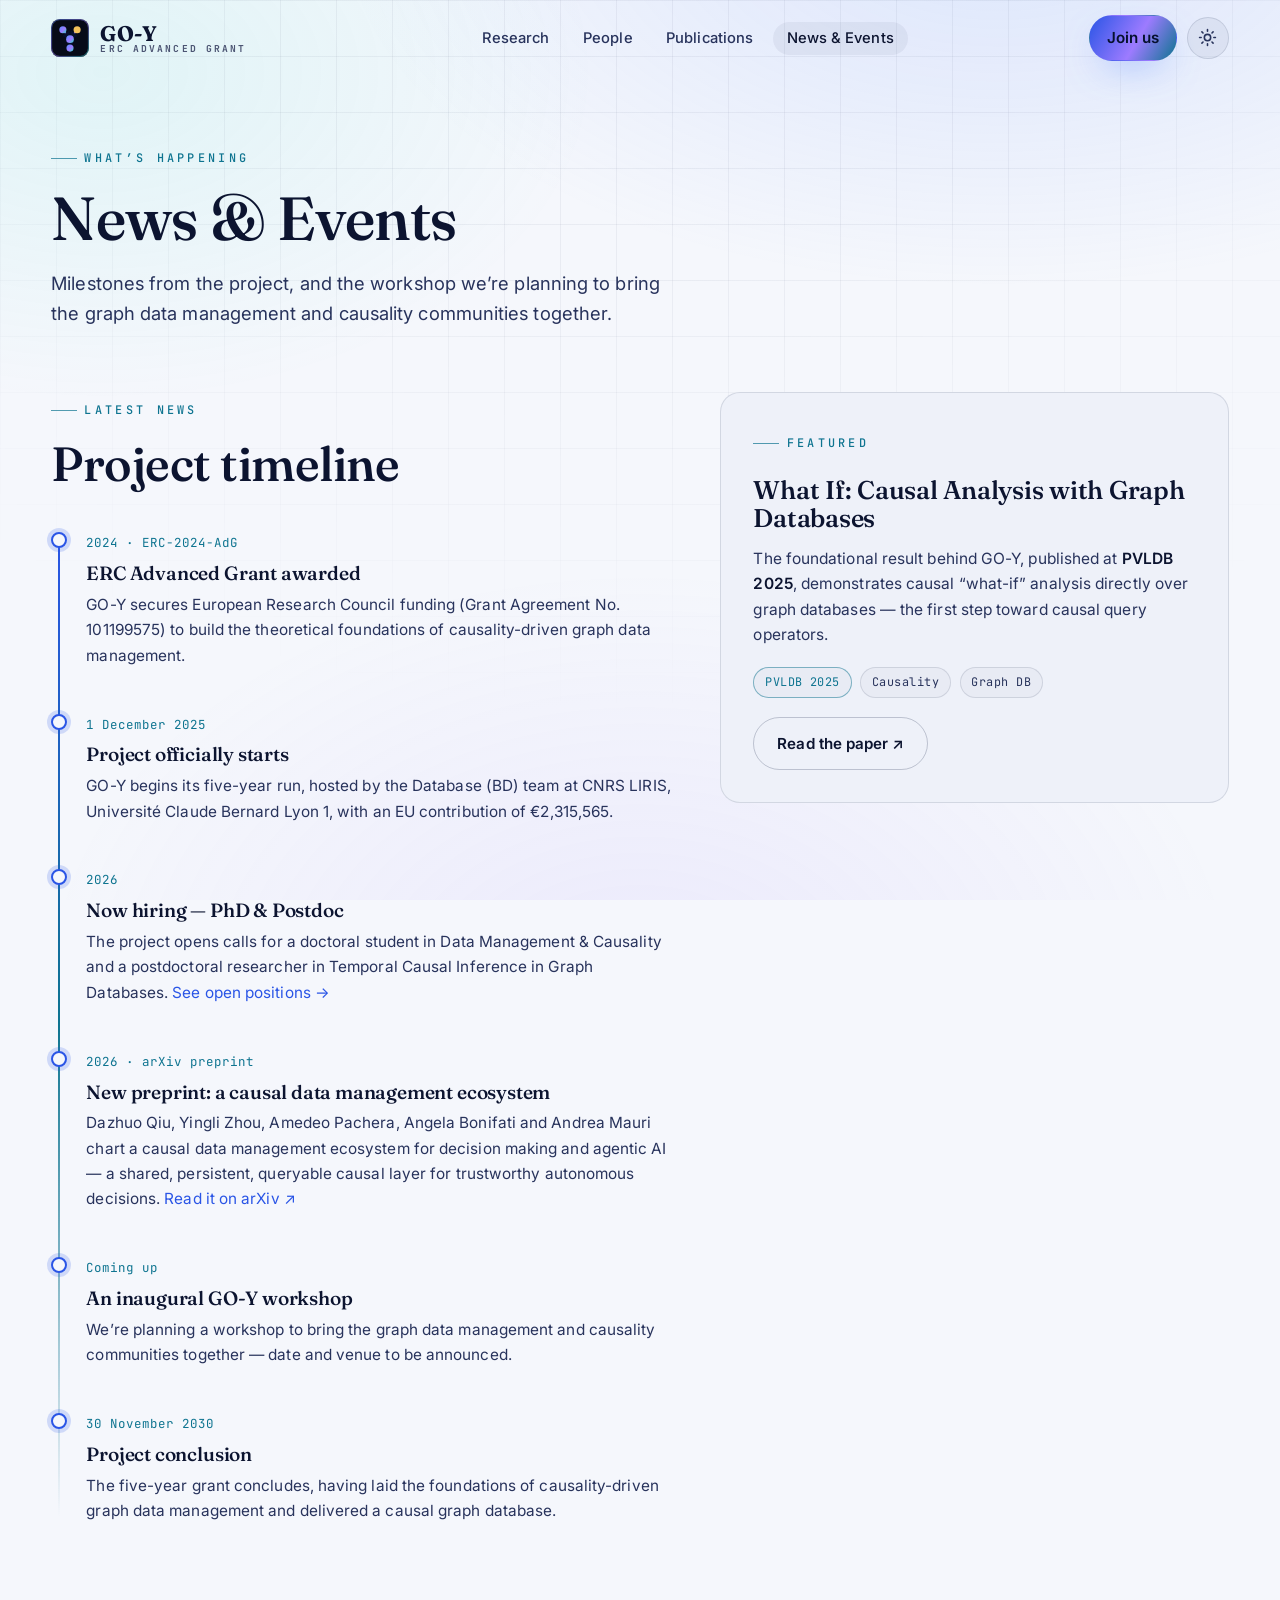
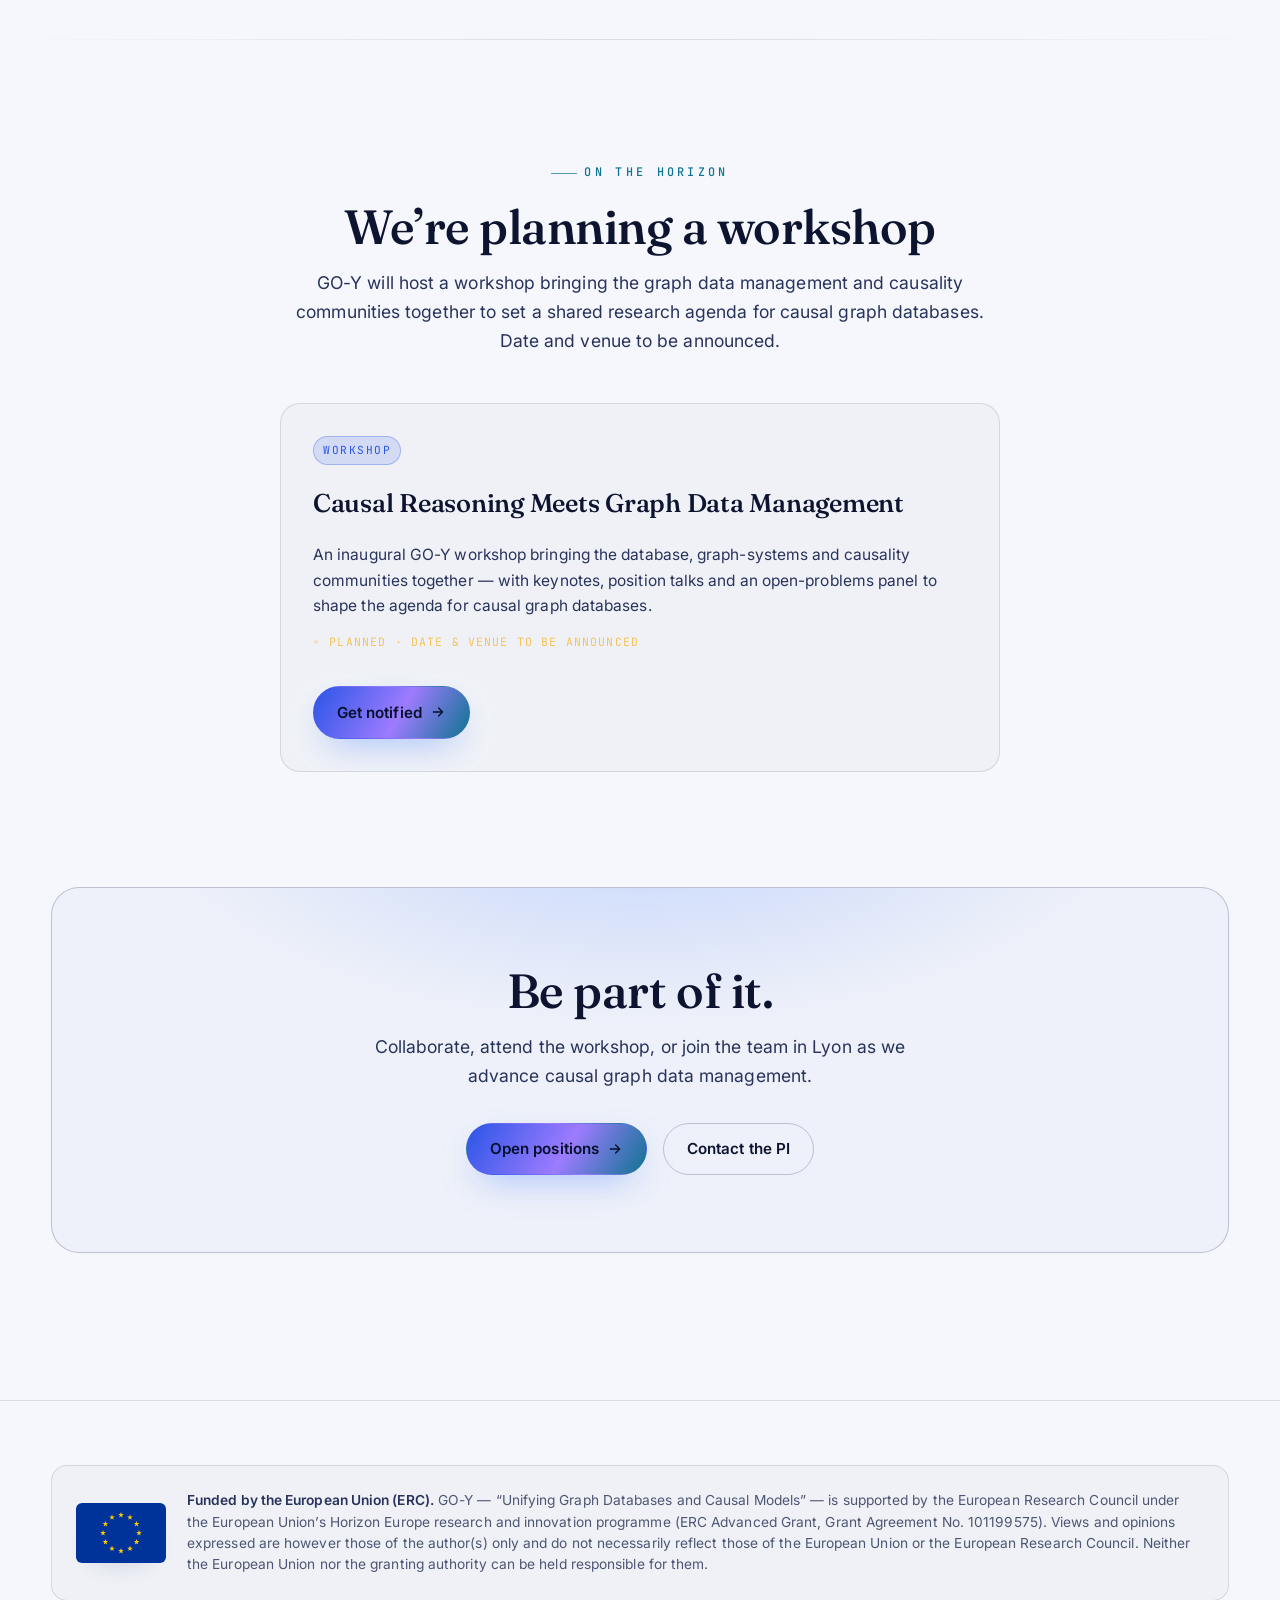
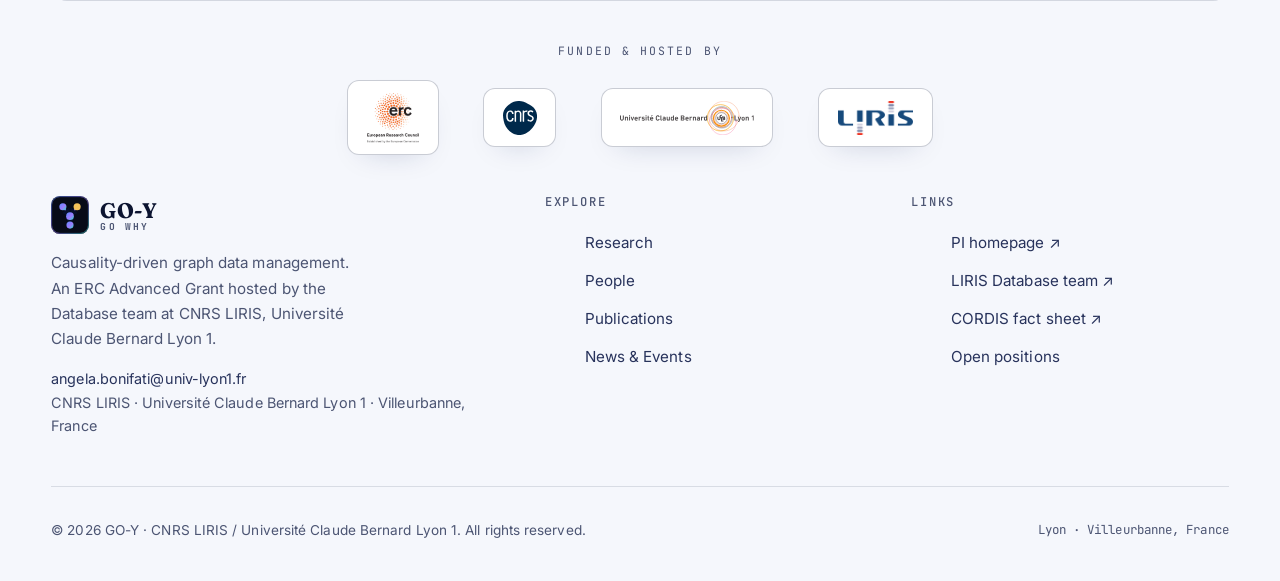
==== commit c25dac83: "Add arXiv vision-paper news + Applications section (trustworthy AI, autonomous driving) - News timel" ====
--- a/events.html
+++ b/events.html
@@ -82,6 +82,14 @@
                 <a href="people.html#positions" style="color:var(--accent)">See open positions →</a></p>
             </div>
             <div class="tl-item">
+              <span class="tl-date">2026 · arXiv preprint</span>
+              <h3>New preprint: a causal data management ecosystem</h3>
+              <p>Dazhuo Qiu, Yingli Zhou, Amedeo Pachera, Angela Bonifati and Andrea Mauri chart a causal
+                data management ecosystem for decision making and agentic AI — a shared, persistent,
+                queryable causal layer for trustworthy autonomous decisions.
+                <a href="https://arxiv.org/abs/2608.07214" target="_blank" rel="noopener" style="color:var(--accent)">Read it on arXiv ↗</a></p>
+            </div>
+            <div class="tl-item">
               <span class="tl-date">Coming up</span>
               <h3>An inaugural GO-Y workshop</h3>
               <p>We’re planning a workshop to bring the graph data management and causality communities together —
--- a/assets/css/style.css
+++ b/assets/css/style.css
@@ -529,3 +529,23 @@
 .f-contact a { color: var(--text-soft); }
 .f-contact a:hover { color: var(--accent); }
 a.member:focus-visible { outline: 2px solid var(--ring); outline-offset: 4px; }
+
+/* ---------- Join / hiring band ---------- */
+.join-band { position: relative; overflow: hidden; border-radius: 26px; padding: clamp(2.6rem,5vw,4rem); text-align: center; background: var(--bg-2); border: 1px solid var(--border-strong); box-shadow: var(--shadow); }
+.join-band::before { content: ""; position: absolute; inset: 0; pointer-events: none; background: radial-gradient(680px 320px at 12% -25%, rgba(91,140,255,.30), transparent 64%), radial-gradient(620px 360px at 110% 120%, rgba(157,123,255,.26), transparent 64%); }
+.join-band::after { content: ""; position: absolute; top: 0; left: 0; right: 0; height: 3px; background: var(--grad-brand); }
+.join-band > * { position: relative; }
+.join-head h2 { margin: .5rem 0 1rem; }
+.join-head p { max-width: 600px; margin: 0 auto; font-size: 1.06rem; }
+.join-roles { display: grid; grid-template-columns: 1fr 1fr; gap: 1.2rem; max-width: 800px; margin: 2.3rem auto 0; text-align: left; }
+.join-role { display: block; background: var(--surface); border: 1px solid var(--border); border-radius: 18px; padding: 1.5rem 1.6rem; color: inherit; transition: transform .3s cubic-bezier(.2,.7,.2,1), border-color .3s, box-shadow .3s, background .3s; }
+.join-role:hover { transform: translateY(-4px); border-color: var(--accent); box-shadow: var(--shadow); background: var(--surface-2); }
+.role-kind { display: inline-flex; font-family: var(--font-mono); font-size: .68rem; letter-spacing: .12em; text-transform: uppercase; color: var(--accent); background: color-mix(in srgb, var(--accent) 14%, transparent); border: 1px solid color-mix(in srgb, var(--accent) 30%, transparent); padding: .32em .7em; border-radius: 999px; }
+.join-role h3 { font-size: 1.16rem; margin: .85rem 0 .5rem; }
+.join-role p { font-size: .93rem; margin: 0 0 1rem; }
+.role-apply { display: inline-flex; align-items: center; gap: .35em; font-weight: 600; font-size: .9rem; color: var(--accent); }
+.role-apply svg { width: 1em; height: 1em; transition: transform .25s; }
+.join-role:hover .role-apply svg { transform: translateX(4px); }
+.join-how { max-width: 620px; margin: 2.2rem auto 0; font-size: .96rem; color: var(--text-soft); }
+.join-how strong { color: var(--text); }
+@media (max-width: 640px) { .join-roles { grid-template-columns: 1fr; } }
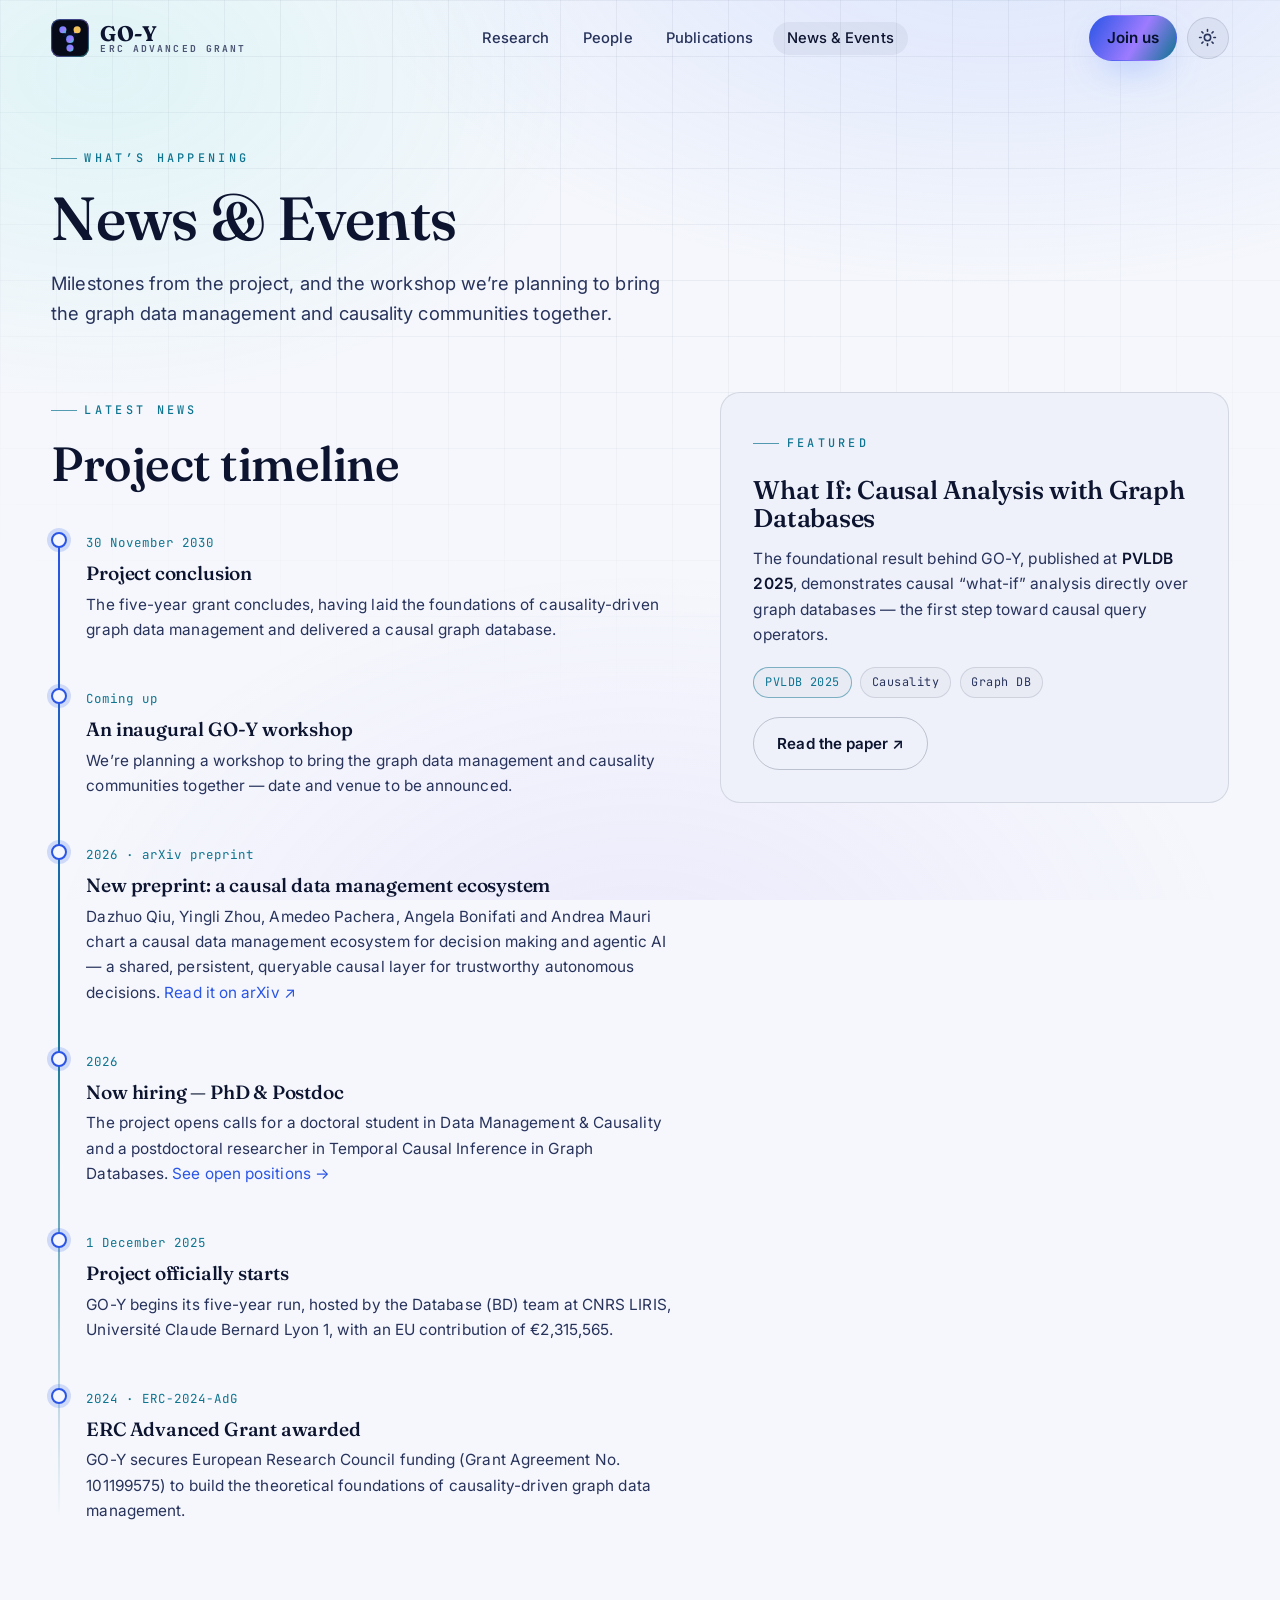
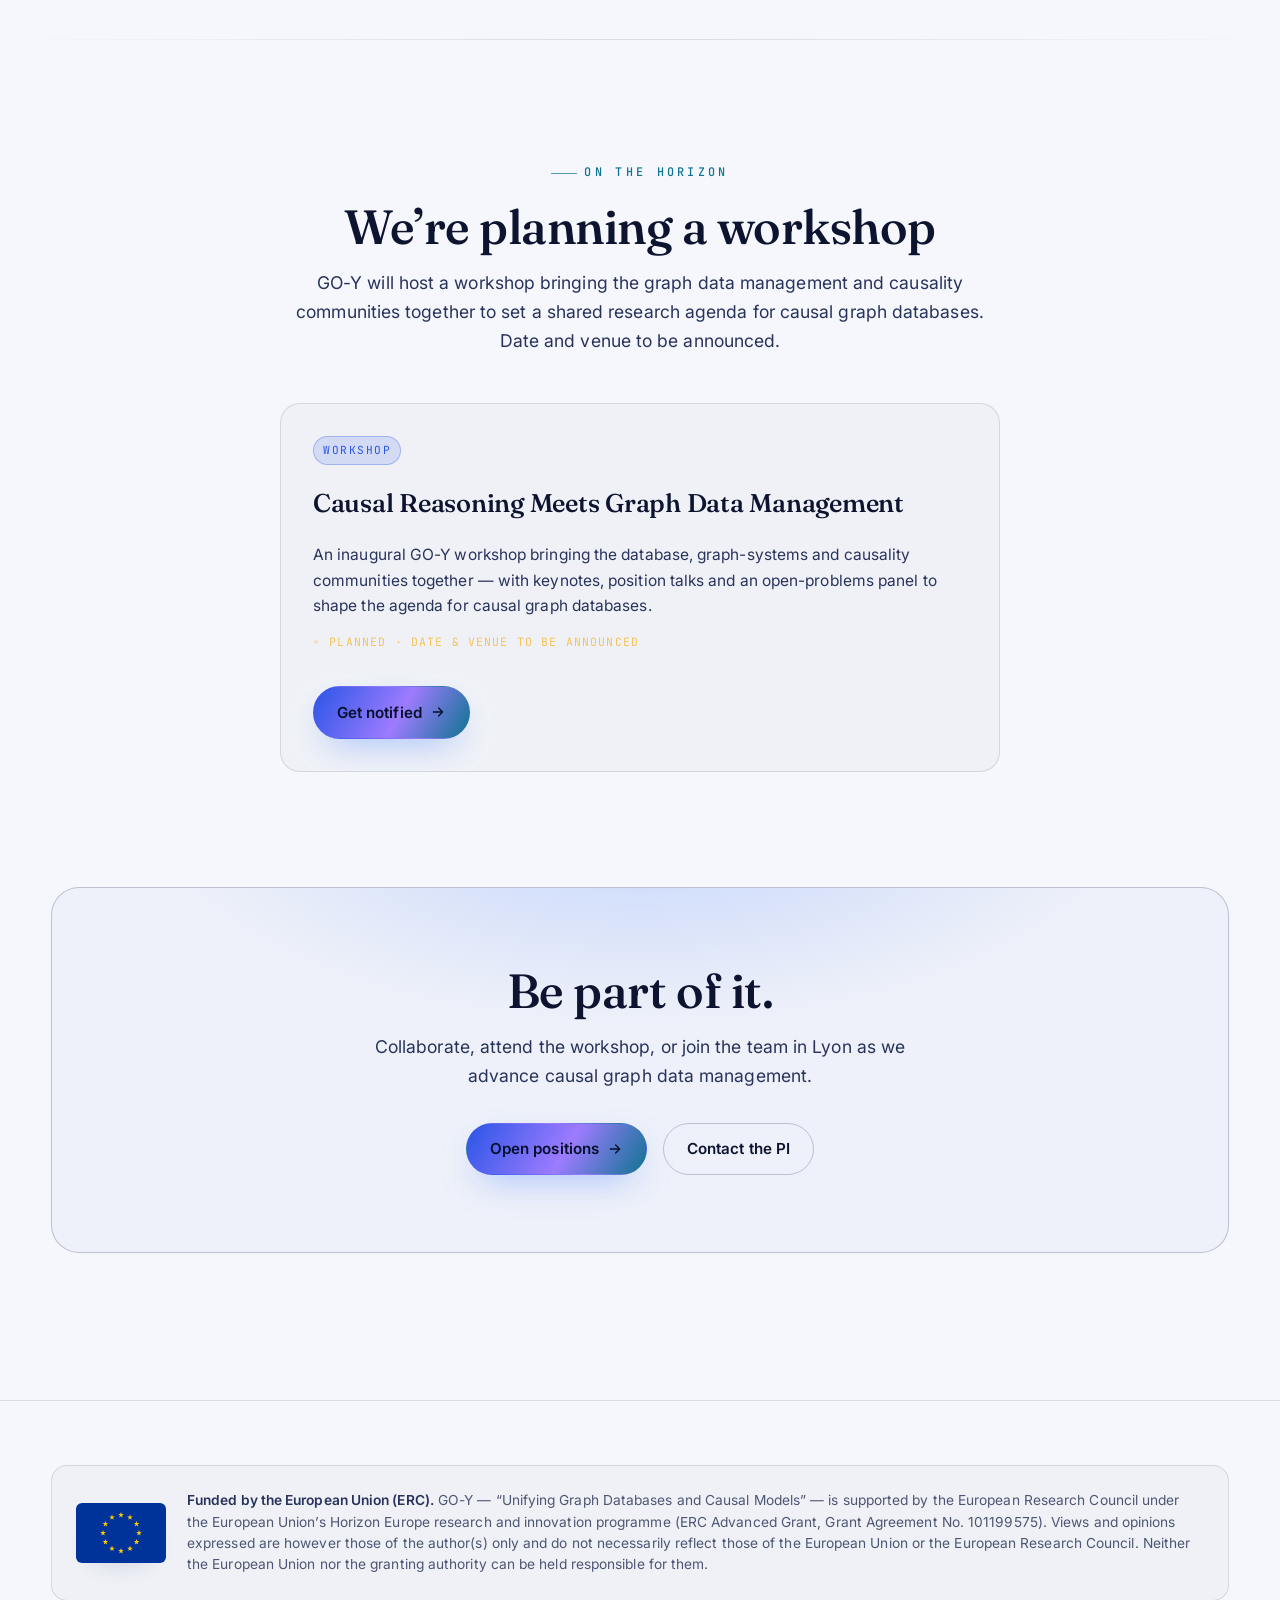
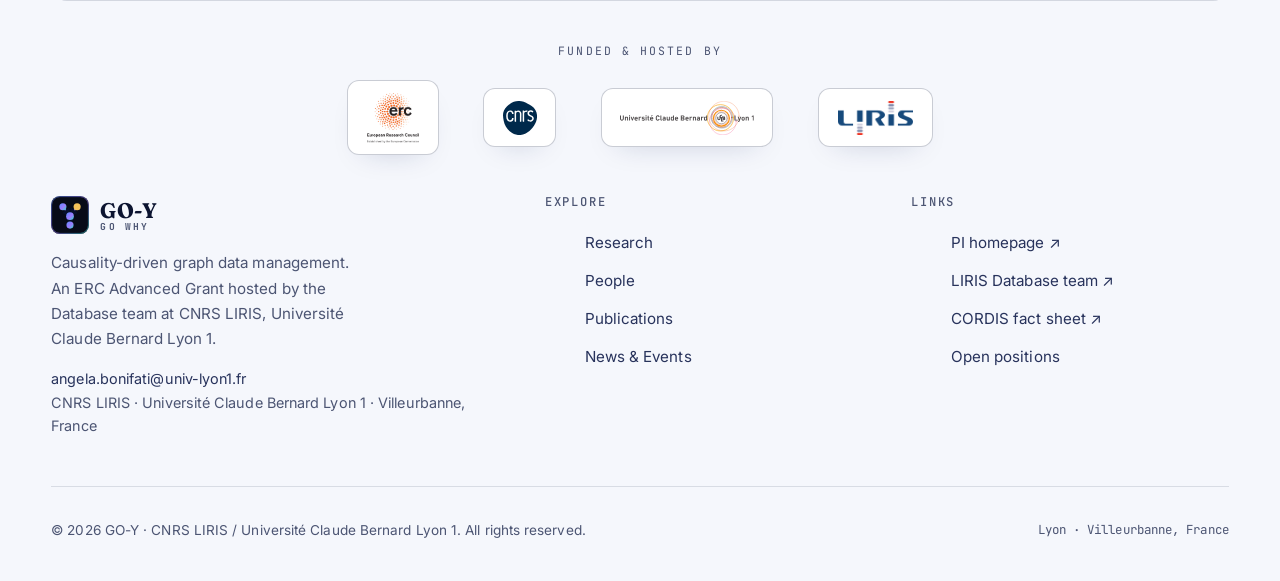
==== commit b17994d1: "Events: reverse the timeline to newest-first Co-Authored-By: Claude Fable 5 <noreply@anthropic.com>" ====
--- a/events.html
+++ b/events.html
@@ -63,23 +63,15 @@
           <h2 style="margin-bottom:2.4rem">Project timeline</h2>
           <div class="timeline">
             <div class="tl-item">
-              <span class="tl-date">2024 · ERC-2024-AdG</span>
-              <h3>ERC Advanced Grant awarded</h3>
-              <p>GO-Y secures European Research Council funding (Grant Agreement No. 101199575) to build the
-                theoretical foundations of causality-driven graph data management.</p>
-            </div>
-            <div class="tl-item">
-              <span class="tl-date">1 December 2025</span>
-              <h3>Project officially starts</h3>
-              <p>GO-Y begins its five-year run, hosted by the Database (BD) team at CNRS LIRIS, Université Claude
-                Bernard Lyon 1, with an EU contribution of €2,315,565.</p>
-            </div>
-            <div class="tl-item">
-              <span class="tl-date">2026</span>
-              <h3>Now hiring — PhD &amp; Postdoc</h3>
-              <p>The project opens calls for a doctoral student in Data Management &amp; Causality and a
-                postdoctoral researcher in Temporal Causal Inference in Graph Databases.
-                <a href="people.html#positions" style="color:var(--accent)">See open positions →</a></p>
+              <span class="tl-date">30 November 2030</span>
+              <h3>Project conclusion</h3>
+              <p>The five-year grant concludes, having laid the foundations of causality-driven graph data management and delivered a causal graph database.</p>
+            </div>
+            <div class="tl-item">
+              <span class="tl-date">Coming up</span>
+              <h3>An inaugural GO-Y workshop</h3>
+              <p>We’re planning a workshop to bring the graph data management and causality communities together —
+                date and venue to be announced.</p>
             </div>
             <div class="tl-item">
               <span class="tl-date">2026 · arXiv preprint</span>
@@ -90,15 +82,23 @@
                 <a href="https://arxiv.org/abs/2608.07214" target="_blank" rel="noopener" style="color:var(--accent)">Read it on arXiv ↗</a></p>
             </div>
             <div class="tl-item">
-              <span class="tl-date">Coming up</span>
-              <h3>An inaugural GO-Y workshop</h3>
-              <p>We’re planning a workshop to bring the graph data management and causality communities together —
-                date and venue to be announced.</p>
-            </div>
-            <div class="tl-item">
-              <span class="tl-date">30 November 2030</span>
-              <h3>Project conclusion</h3>
-              <p>The five-year grant concludes, having laid the foundations of causality-driven graph data management and delivered a causal graph database.</p>
+              <span class="tl-date">2026</span>
+              <h3>Now hiring — PhD &amp; Postdoc</h3>
+              <p>The project opens calls for a doctoral student in Data Management &amp; Causality and a
+                postdoctoral researcher in Temporal Causal Inference in Graph Databases.
+                <a href="people.html#positions" style="color:var(--accent)">See open positions →</a></p>
+            </div>
+            <div class="tl-item">
+              <span class="tl-date">1 December 2025</span>
+              <h3>Project officially starts</h3>
+              <p>GO-Y begins its five-year run, hosted by the Database (BD) team at CNRS LIRIS, Université Claude
+                Bernard Lyon 1, with an EU contribution of €2,315,565.</p>
+            </div>
+            <div class="tl-item">
+              <span class="tl-date">2024 · ERC-2024-AdG</span>
+              <h3>ERC Advanced Grant awarded</h3>
+              <p>GO-Y secures European Research Council funding (Grant Agreement No. 101199575) to build the
+                theoretical foundations of causality-driven graph data management.</p>
             </div>
           </div>
         </div>
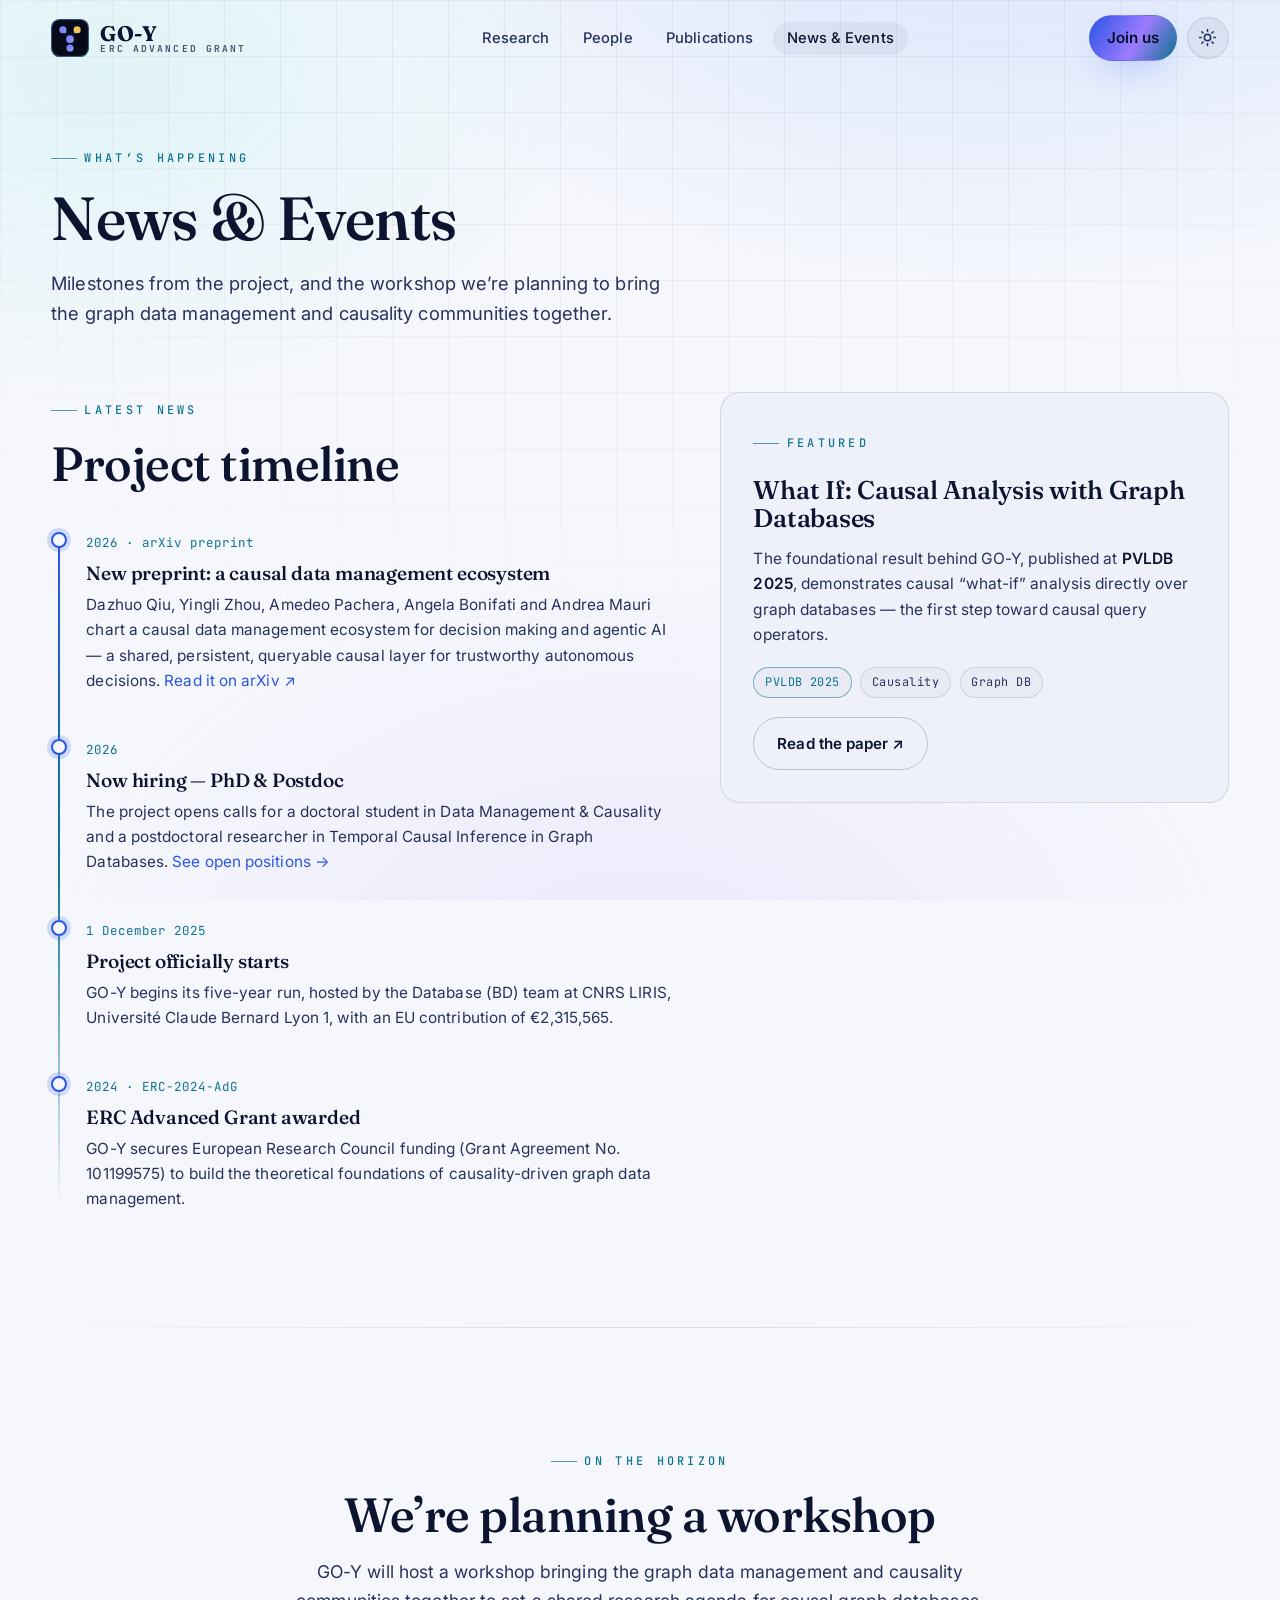
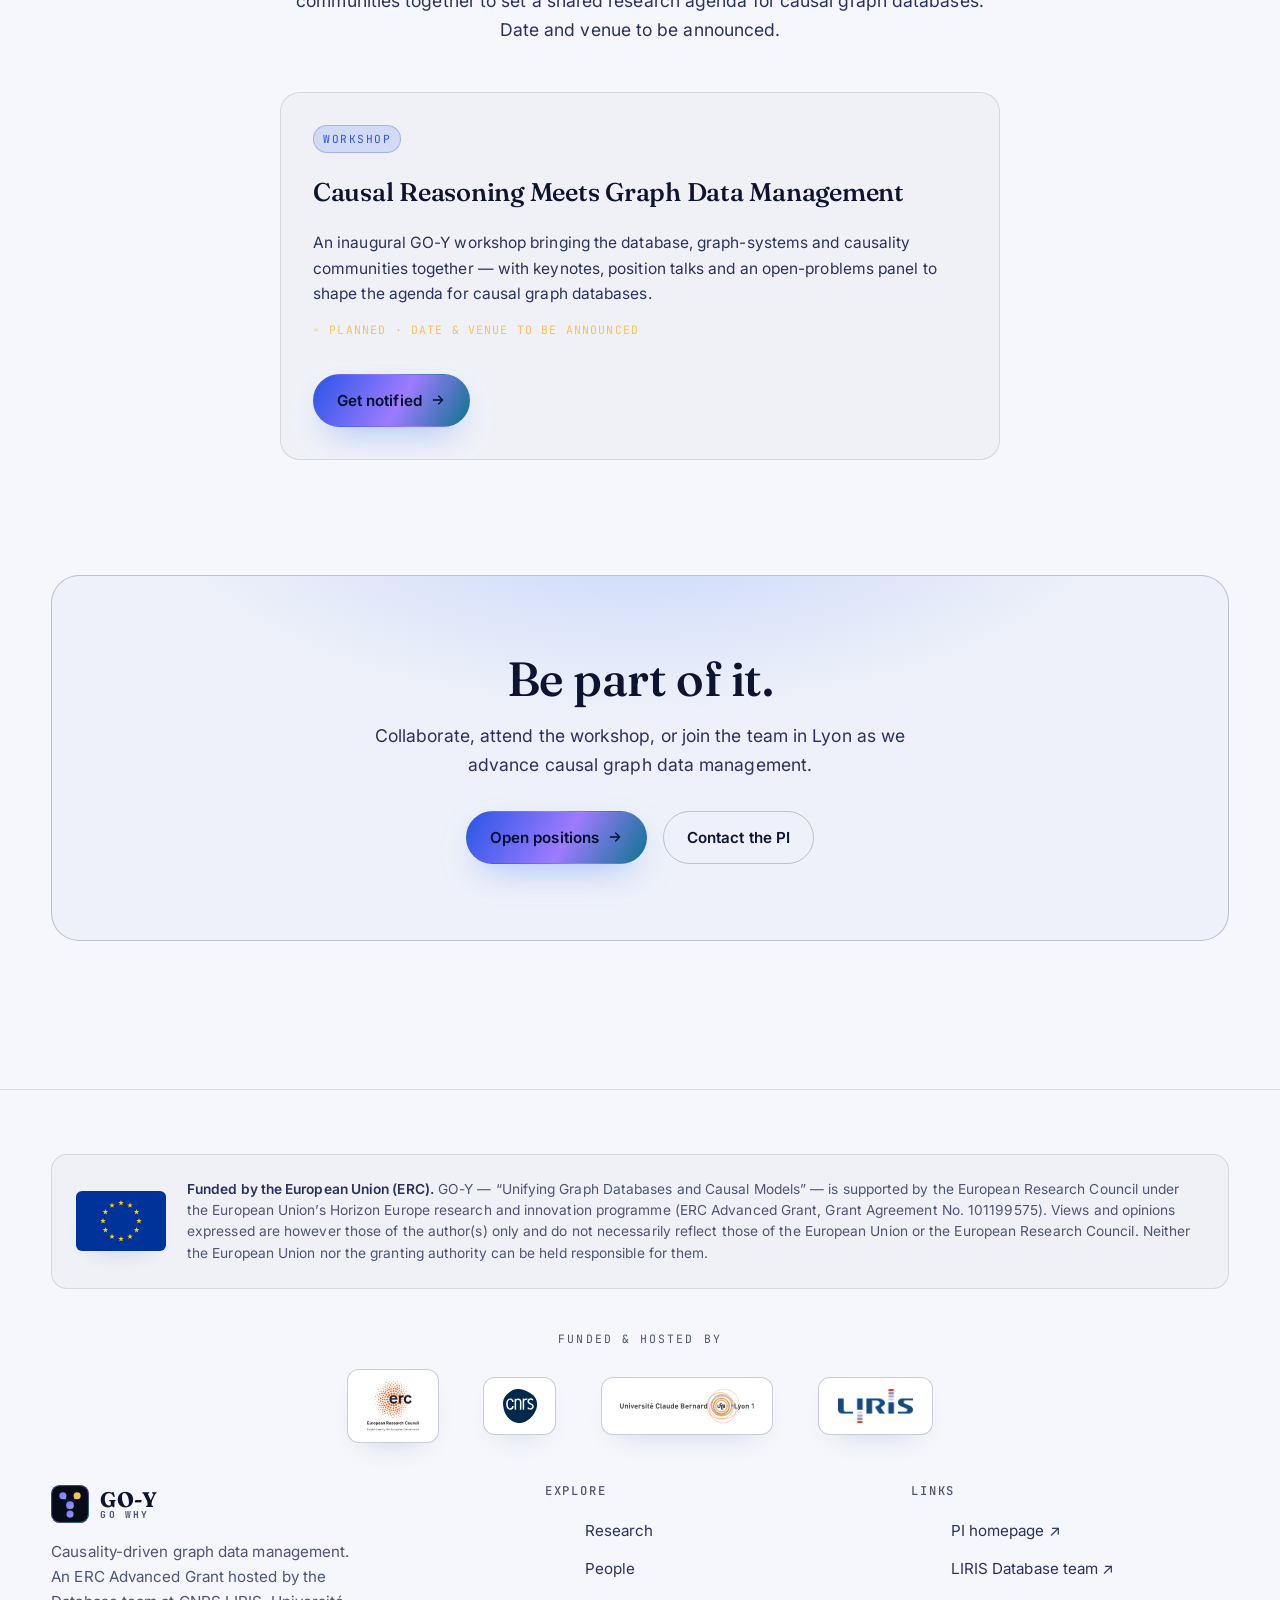
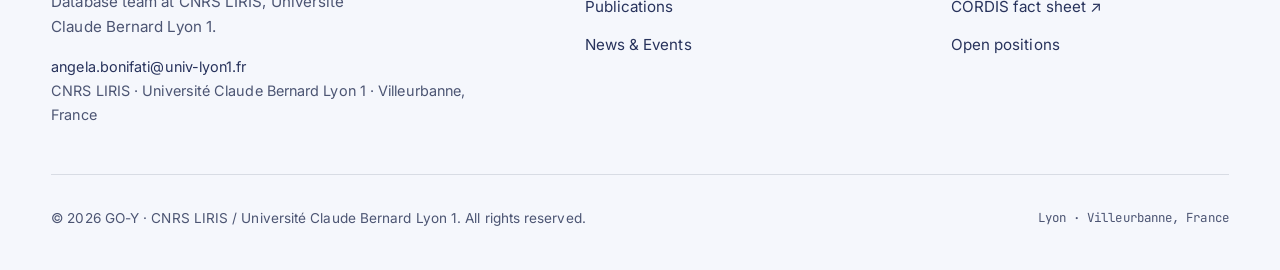
==== commit 931b8758: "Events: keep only real milestones (newest-first); Applications: add illustrations - Timeline now: ar" ====
--- a/events.html
+++ b/events.html
@@ -63,17 +63,6 @@
           <h2 style="margin-bottom:2.4rem">Project timeline</h2>
           <div class="timeline">
             <div class="tl-item">
-              <span class="tl-date">30 November 2030</span>
-              <h3>Project conclusion</h3>
-              <p>The five-year grant concludes, having laid the foundations of causality-driven graph data management and delivered a causal graph database.</p>
-            </div>
-            <div class="tl-item">
-              <span class="tl-date">Coming up</span>
-              <h3>An inaugural GO-Y workshop</h3>
-              <p>We’re planning a workshop to bring the graph data management and causality communities together —
-                date and venue to be announced.</p>
-            </div>
-            <div class="tl-item">
               <span class="tl-date">2026 · arXiv preprint</span>
               <h3>New preprint: a causal data management ecosystem</h3>
               <p>Dazhuo Qiu, Yingli Zhou, Amedeo Pachera, Angela Bonifati and Andrea Mauri chart a causal
--- a/assets/css/style.css
+++ b/assets/css/style.css
@@ -549,3 +549,7 @@
 .join-how { max-width: 620px; margin: 2.2rem auto 0; font-size: .96rem; color: var(--text-soft); }
 .join-how strong { color: var(--text); }
 @media (max-width: 640px) { .join-roles { grid-template-columns: 1fr; } }
+
+/* Applications card illustrations */
+.app-fig { border-radius: 14px; overflow: hidden; border: 1px solid var(--border); margin-bottom: 1.3rem; }
+.app-fig svg { display: block; width: 100%; }
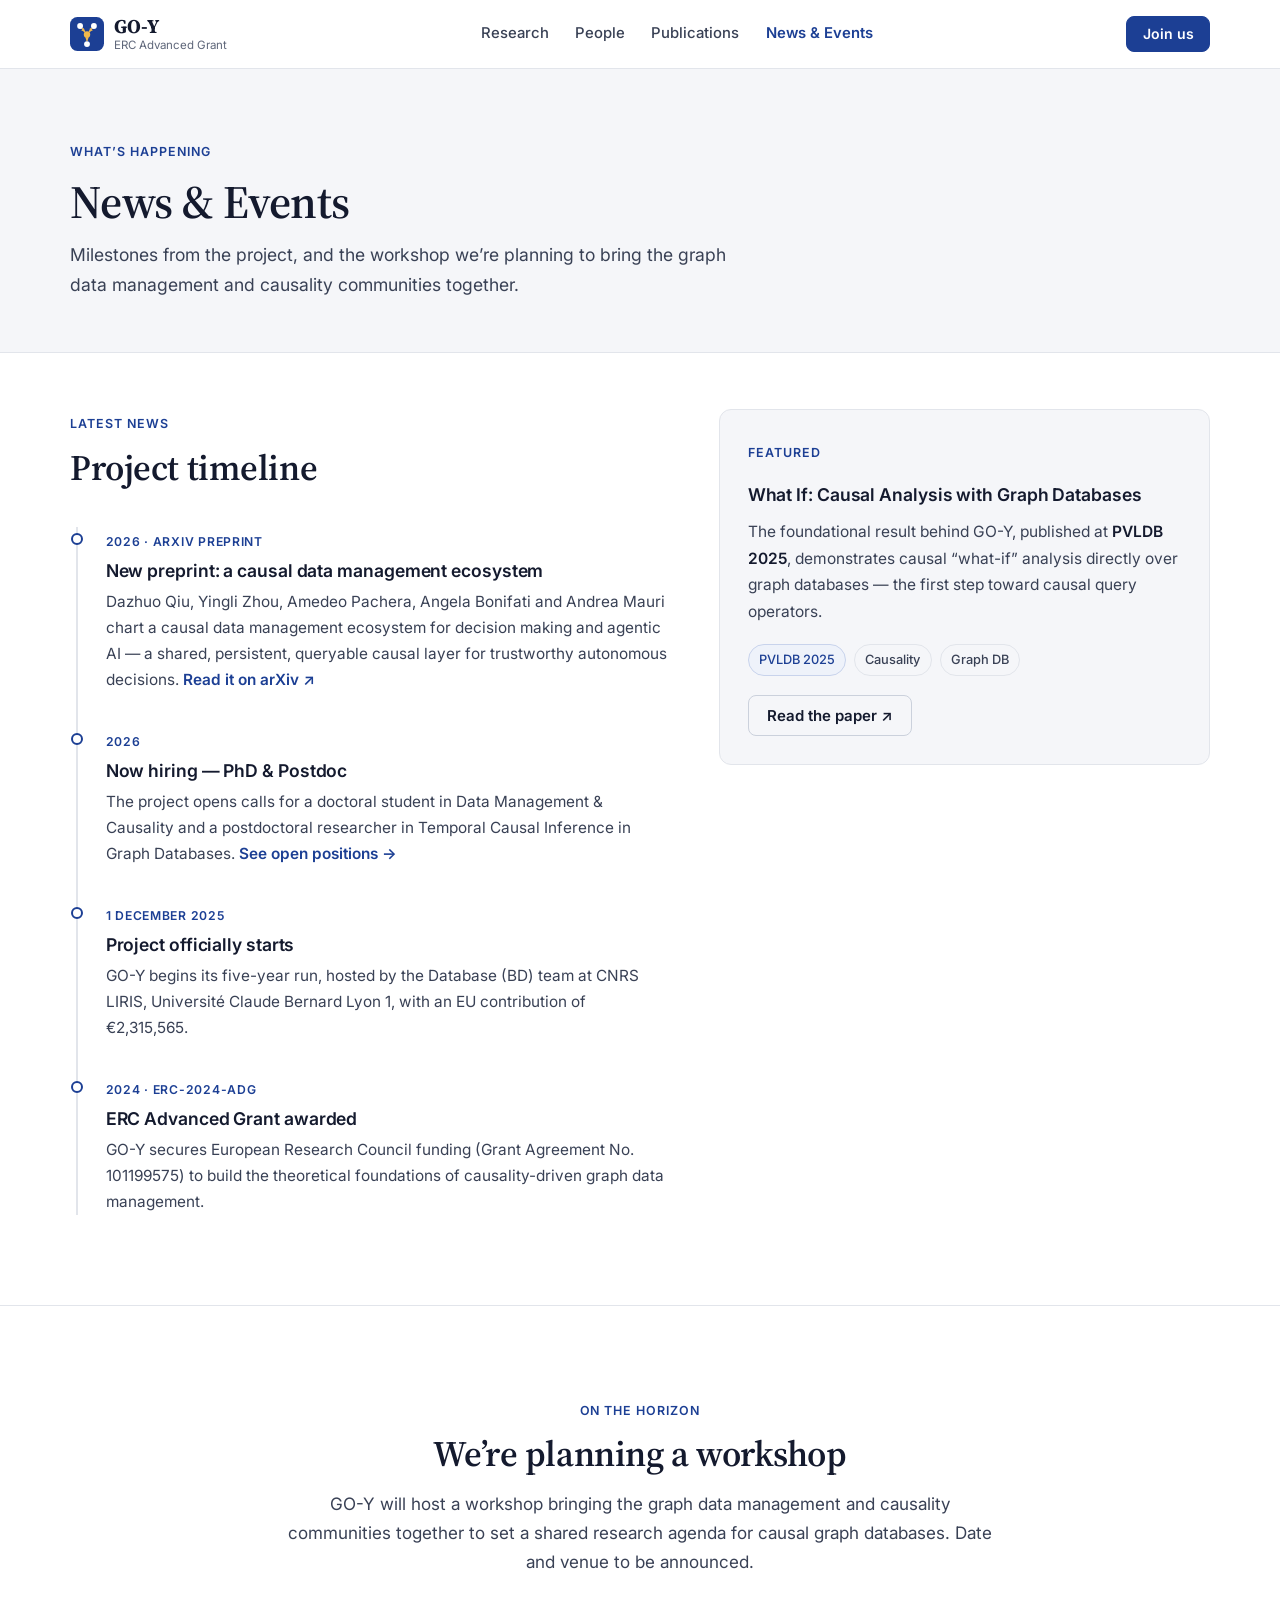
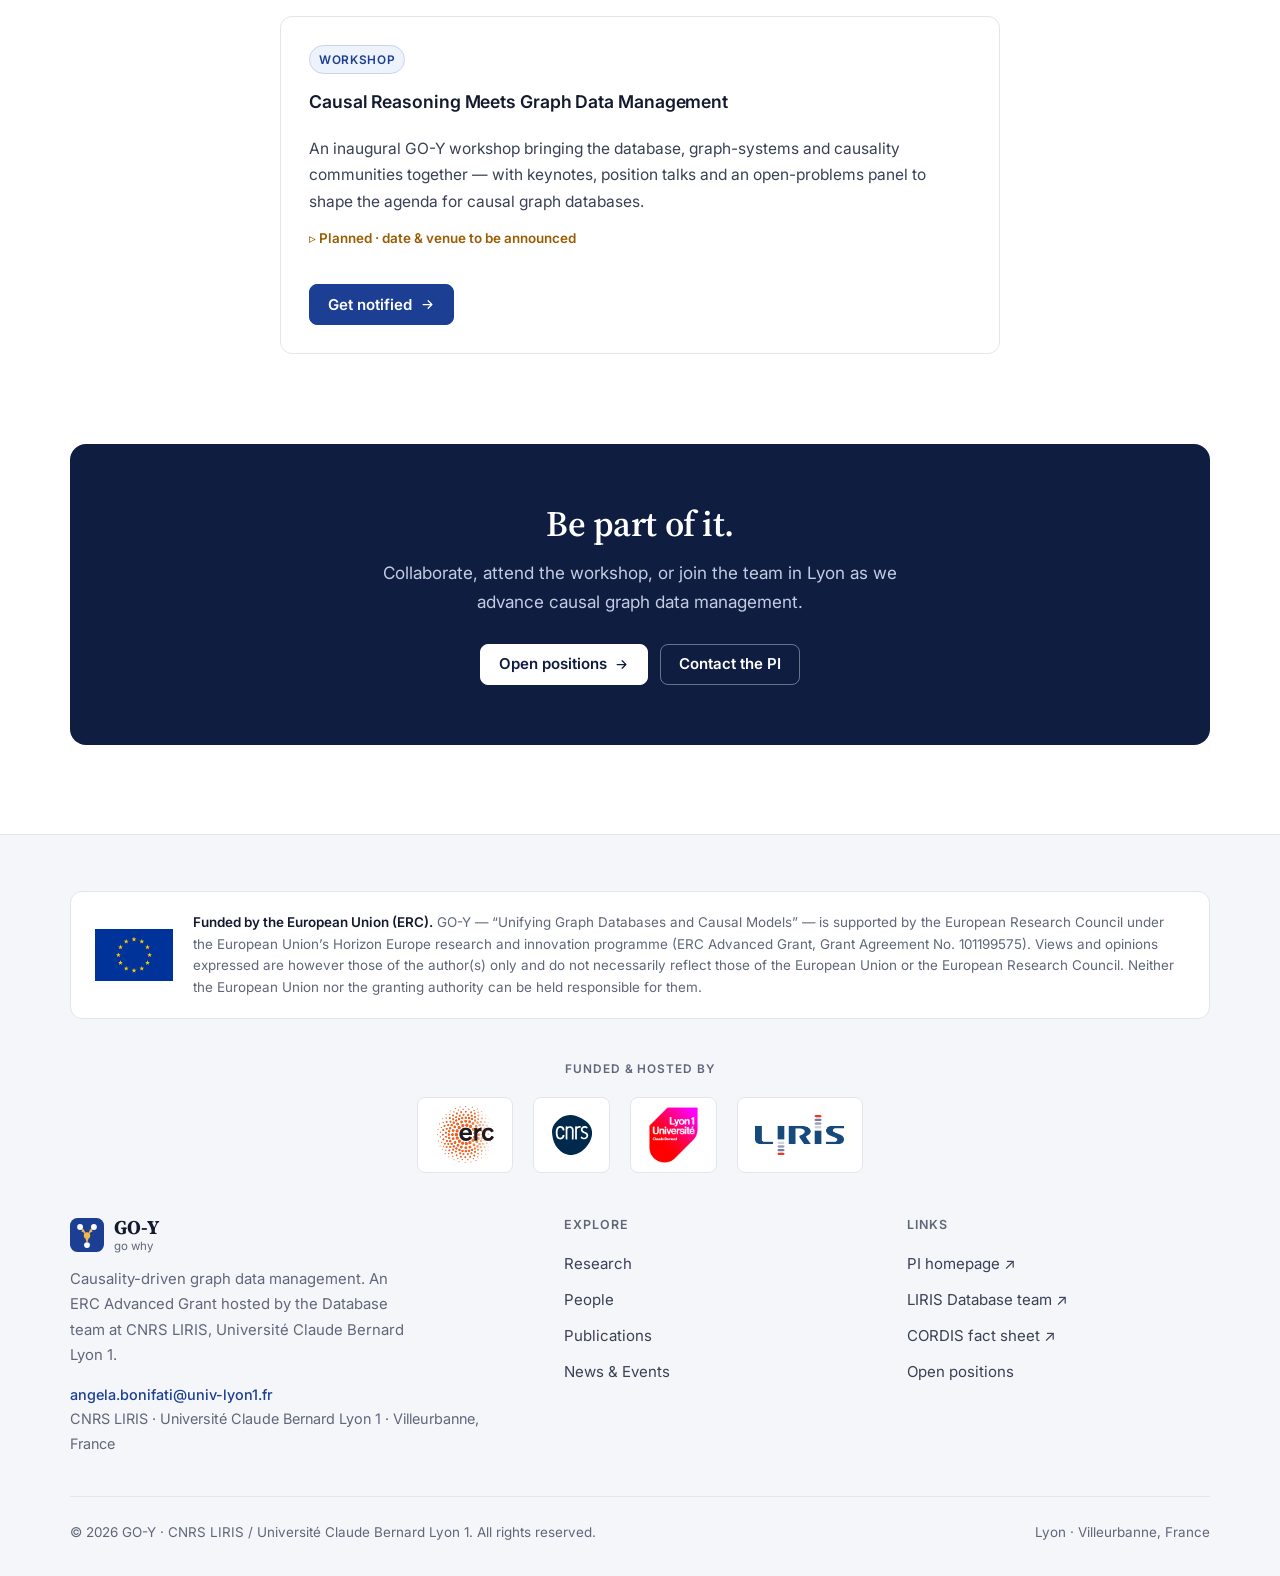
==== commit c5e38c8f: "Redesign the site; add member photos and the new ERC logo - New light, academic look: Source Serif 4" ====
--- a/events.html
+++ b/events.html
@@ -5,18 +5,18 @@
   <meta name="viewport" content="width=device-width, initial-scale=1.0" />
   <title>News &amp; Events · GO-Y — ERC Advanced Grant</title>
   <meta name="description" content="GO-Y news and the inaugural GO-Y workshop bringing the graph data management and causality communities together." />
-  <link rel="icon" type="image/svg+xml" href="assets/img/favicon.svg" />
+  <link rel="icon" type="image/svg+xml" href="assets/img/favicon.svg?v=2026-11-21" />
   <link rel="preconnect" href="https://fonts.googleapis.com" />
   <link rel="preconnect" href="https://fonts.gstatic.com" crossorigin />
-  <link href="https://fonts.googleapis.com/css2?family=Fraunces:opsz,wght@9..144,400..600&family=Inter:wght@400;500;600;700&family=JetBrains+Mono:wght@400;500;600&display=swap" rel="stylesheet" />
-  <link rel="stylesheet" href="assets/css/style.css" />
+  <link href="https://fonts.googleapis.com/css2?family=Inter:wght@400;500;600;700&family=Source+Serif+4:ital,opsz,wght@0,8..60,400..700;1,8..60,400..700&display=swap" rel="stylesheet" />
+  <link rel="stylesheet" href="assets/css/style.css?v=2026-11-21e" />
 </head>
 <body>
 
   <header class="nav scrolled" id="nav">
     <div class="container nav-inner">
       <a class="brand" href="index.html" aria-label="GO-Y home">
-        <img class="logomark" src="assets/img/favicon.svg" alt="" />
+        <img class="logomark" src="assets/img/favicon.svg?v=2026-11-21" alt="" />
         <span class="brand-text"><span class="brand-name">GO-Y</span><span class="brand-sub">ERC Advanced Grant</span></span>
       </a>
       <nav>
@@ -29,10 +29,6 @@
       </nav>
       <div class="nav-actions">
         <a class="btn btn-primary" href="people.html#positions" style="padding:.6em 1.1em">Join us</a>
-        <button class="theme-toggle" aria-label="Toggle colour theme" title="Toggle theme" aria-pressed="false">
-          <svg class="icon-moon" viewBox="0 0 24 24" fill="none" stroke="currentColor" stroke-width="2" stroke-linecap="round" stroke-linejoin="round"><path d="M21 12.79A9 9 0 1 1 11.21 3 7 7 0 0 0 21 12.79z"/></svg>
-          <svg class="icon-sun" viewBox="0 0 24 24" fill="none" stroke="currentColor" stroke-width="2" stroke-linecap="round" stroke-linejoin="round"><circle cx="12" cy="12" r="4"/><path d="M12 2v2M12 20v2M4.93 4.93l1.41 1.41M17.66 17.66l1.41 1.41M2 12h2M20 12h2M4.93 19.07l1.41-1.41M17.66 6.34l1.41-1.41"/></svg>
-        </button>
         <button class="nav-burger" aria-label="Open menu" aria-expanded="false"><svg viewBox="0 0 24 24" fill="none" stroke="currentColor" stroke-width="2" stroke-linecap="round"><path d="M3 6h18M3 12h18M3 18h18"/></svg></button>
       </div>
     </div>
@@ -166,15 +162,15 @@
       <div class="partners reveal">
         <span class="partners-label">Funded &amp; hosted by</span>
         <div class="partners-row">
-          <a class="logo erc" href="https://erc.europa.eu" target="_blank" rel="noopener" aria-label="European Research Council"><span class="logo-txt">ERC</span><img loading="lazy" src="assets/img/logos/erc.jpg" alt="European Research Council" onload="this.previousElementSibling.style.display='none'" onerror="this.remove()" /></a>
+          <a class="logo erc" href="https://erc.europa.eu" target="_blank" rel="noopener" aria-label="European Research Council"><span class="logo-txt">ERC</span><img loading="lazy" src="assets/img/logos/erc.png" alt="European Research Council" onload="this.previousElementSibling.style.display='none'" onerror="this.remove()" /></a>
           <a class="logo" href="https://www.cnrs.fr" target="_blank" rel="noopener" aria-label="CNRS"><span class="logo-txt">CNRS</span><img loading="lazy" src="assets/img/logos/cnrs.svg" alt="CNRS" onload="this.previousElementSibling.style.display='none'" onerror="this.remove()" /></a>
-          <a class="logo" href="https://www.univ-lyon1.fr" target="_blank" rel="noopener" aria-label="Université Claude Bernard Lyon 1"><span class="logo-txt">Lyon 1</span><img loading="lazy" src="assets/img/logos/lyon1.svg" alt="Université Claude Bernard Lyon 1" onload="this.previousElementSibling.style.display='none'" onerror="this.remove()" /></a>
+          <a class="logo lyon1" href="https://www.univ-lyon1.fr" target="_blank" rel="noopener" aria-label="Lyon 1 Université Claude Bernard"><span class="logo-txt">Lyon 1</span><img loading="lazy" src="assets/img/logos/lyon1-2026.png" alt="Lyon 1 Université Claude Bernard" onload="this.previousElementSibling.style.display='none'" onerror="this.remove()" /></a>
           <a class="logo" href="https://liris.cnrs.fr" target="_blank" rel="noopener" aria-label="LIRIS"><span class="logo-txt">LIRIS</span><img loading="lazy" src="assets/img/logos/liris.png" alt="LIRIS" onload="this.previousElementSibling.style.display='none'" onerror="this.remove()" /></a>
         </div>
       </div>
       <div class="footer-grid">
         <div>
-          <a class="brand" href="index.html"><img class="logomark" src="assets/img/favicon.svg" alt="" /><span class="brand-text"><span class="brand-name">GO-Y</span><span class="brand-sub">go why</span></span></a>
+          <a class="brand" href="index.html"><img class="logomark" src="assets/img/favicon.svg?v=2026-11-21" alt="" /><span class="brand-text"><span class="brand-name">GO-Y</span><span class="brand-sub">go why</span></span></a>
           <p class="f-desc">Causality-driven graph data management. An ERC Advanced Grant hosted by the Database team at CNRS LIRIS, Université Claude Bernard Lyon 1.</p>
           <p class="f-contact"><a href="mailto:angela.bonifati@univ-lyon1.fr">angela.bonifati@univ-lyon1.fr</a><br />CNRS LIRIS · Université Claude Bernard Lyon 1 · Villeurbanne, France</p>
         </div>
@@ -204,6 +200,6 @@
     </div>
   </footer>
 
-  <script src="assets/js/main.js"></script>
+  <script src="assets/js/main.js?v=2026-11-21"></script>
 </body>
 </html>
--- a/assets/css/style.css
+++ b/assets/css/style.css
@@ -1,555 +1,360 @@
 /* =============================================================
-   GO-Y · ERC Advanced Grant — Design System
+   GO-Y · ERC Advanced Grant — site styles
    Unifying Graph Databases and Causal Models
+
+   A light, editorial look: serif headings, deep institutional
+   blue, amber for causal accents, generous white space.
    ============================================================= */
 
 /* ---------- Design tokens ---------- */
 :root {
-  /* Type */
-  --font-display: "Fraunces", Georgia, "Times New Roman", serif;
-  --font-sans: "Inter", system-ui, -apple-system, "Segoe UI", Roboto, sans-serif;
-  --font-mono: "JetBrains Mono", "SFMono-Regular", ui-monospace, Menlo, monospace;
-
-  /* Brand palette */
-  --eu-blue: #003399;          /* official EU emblem blue */
-  --eu-gold: #ffcc00;          /* official EU emblem gold  */
-  --accent: #5b8cff;           /* electric blue */
-  --accent-2: #2fe0c8;         /* causal-edge cyan */
-  --accent-3: #9d7bff;         /* violet */
-  --gold: #f4c25a;             /* prestige gold */
-
-  --grad-brand: linear-gradient(120deg, var(--accent) 0%, var(--accent-3) 55%, var(--accent-2) 100%);
-  --grad-edge: linear-gradient(90deg, var(--accent), var(--accent-2));
-
-  /* Dark theme (default) */
-  --bg: #070b18;
-  --bg-2: #0a1024;
-  --bg-3: #0d1430;
-  --surface: rgba(255, 255, 255, 0.035);
-  --surface-2: rgba(255, 255, 255, 0.06);
-  --border: rgba(255, 255, 255, 0.10);
-  --border-strong: rgba(255, 255, 255, 0.18);
-  --text: #eaeefb;
-  --text-soft: #c3cbe6;
-  --muted: #8b96b8;
-  --shadow: 0 30px 80px -30px rgba(0, 0, 0, 0.7);
-  --shadow-sm: 0 12px 30px -16px rgba(0, 0, 0, 0.6);
-  --glow: 0 0 0 1px rgba(91, 140, 255, 0.25), 0 20px 60px -20px rgba(91, 140, 255, 0.35);
-  --ring: rgba(91, 140, 255, 0.5);
-  --grid-line: rgba(255, 255, 255, 0.04);
-  --hero-fade: #070b18;
-}
-
-[data-theme="light"] {
-  --bg: #f5f7fc;
-  --bg-2: #eef1f9;
-  --bg-3: #ffffff;
-  --surface: rgba(10, 22, 60, 0.025);
-  --surface-2: rgba(10, 22, 60, 0.05);
-  --border: rgba(12, 24, 60, 0.12);
-  --border-strong: rgba(12, 24, 60, 0.22);
-  --text: #0c1430;
-  --text-soft: #28335c;
-  --muted: #4c5573;
-  --shadow: 0 30px 70px -34px rgba(20, 35, 90, 0.30);
-  --shadow-sm: 0 12px 30px -18px rgba(20, 35, 90, 0.25);
-  --glow: 0 0 0 1px rgba(0, 51, 153, 0.18), 0 24px 60px -28px rgba(0, 51, 153, 0.28);
-  --ring: rgba(0, 51, 153, 0.4);
-  --grid-line: rgba(12, 24, 60, 0.05);
-  --accent: #2a55e6;
-  --accent-2: #0e7490; /* deep teal — legible on light backgrounds */
-  --hero-fade: #f5f7fc;
+  --font-display: "Source Serif 4", "Source Serif Pro", Georgia, "Times New Roman", serif;
+  --font-sans: "Inter", system-ui, -apple-system, "Segoe UI", Roboto, "Helvetica Neue", Arial, sans-serif;
+  --font-mono: ui-monospace, "SFMono-Regular", Menlo, Consolas, monospace;
+
+  --ink: #141a2e;            /* headings */
+  --text: #141a2e;
+  --text-soft: #394155;      /* body copy */
+  --muted: #5f677a;          /* secondary text */
+
+  --accent: #1c3f94;         /* deep institutional blue */
+  --accent-hover: #15306f;
+  --accent-tint: #eef2fa;
+  --accent-line: #c8d3ec;
+  --accent-2: #0f6e66;       /* teal, used sparingly */
+  --amber: #c98316;          /* causal edges in figures */
+  --gold: #995c00;           /* amber, dark enough for text */
+
+  --navy: #0f1d40;           /* hiring / call-to-action bands */
+
+  --bg: #ffffff;
+  --bg-2: #f5f6f9;           /* alternate sections, footer */
+  --surface: #ffffff;
+  --surface-2: #eef1f6;
+  --border: #e2e5eb;
+  --border-strong: #cbd1dc;
+
+  --radius: 12px;
+  --radius-sm: 8px;
+  --shadow-sm: 0 1px 2px rgba(20, 26, 46, .06);
+  --shadow: 0 14px 34px -18px rgba(20, 26, 46, .28);
+  --nav-h: 68px;
 }
 
 /* ---------- Reset & base ---------- */
 *, *::before, *::after { box-sizing: border-box; }
 * { margin: 0; }
-html { scroll-behavior: smooth; -webkit-text-size-adjust: 100%; }
+html { scroll-behavior: smooth; -webkit-text-size-adjust: 100%; scroll-padding-top: calc(var(--nav-h) + 16px); }
 @media (prefers-reduced-motion: reduce) {
   html { scroll-behavior: auto; }
-  *, *::before, *::after { animation-duration: 0.001ms !important; transition-duration: 0.001ms !important; }
-}
-
+  *, *::before, *::after { transition-duration: .001ms !important; animation-duration: .001ms !important; }
+}
 body {
   font-family: var(--font-sans);
+  font-size: 1rem;
+  line-height: 1.7;
+  color: var(--text-soft);
   background: var(--bg);
-  color: var(--text);
-  line-height: 1.65;
-  font-size: 1.02rem;
   -webkit-font-smoothing: antialiased;
   text-rendering: optimizeLegibility;
-  overflow-x: hidden;
-  letter-spacing: 0.005em;
-}
-
-/* Ambient background: subtle grid + radial glows */
-body::before {
-  content: "";
-  position: fixed; inset: 0; z-index: -2;
-  background:
-    radial-gradient(1100px 600px at 78% -8%, rgba(91, 140, 255, 0.16), transparent 60%),
-    radial-gradient(900px 600px at 8% 8%, rgba(47, 224, 200, 0.10), transparent 55%),
-    radial-gradient(1000px 700px at 50% 110%, rgba(157, 123, 255, 0.10), transparent 60%);
-  pointer-events: none;
-}
-body::after {
-  content: "";
-  position: fixed; inset: 0; z-index: -2;
-  background-image:
-    linear-gradient(var(--grid-line) 1px, transparent 1px),
-    linear-gradient(90deg, var(--grid-line) 1px, transparent 1px);
-  background-size: 56px 56px;
-  mask-image: radial-gradient(ellipse 100% 100% at 50% 0%, #000 30%, transparent 80%);
-  pointer-events: none;
-}
-
+}
 img, svg { display: block; max-width: 100%; }
 a { color: inherit; text-decoration: none; }
-
-::selection { background: rgba(91, 140, 255, 0.35); color: #fff; }
-
-:focus-visible { outline: 2px solid var(--ring); outline-offset: 3px; border-radius: 4px; }
-
-/* Scrollbar */
-::-webkit-scrollbar { width: 11px; height: 11px; }
-::-webkit-scrollbar-track { background: transparent; }
-::-webkit-scrollbar-thumb { background: var(--surface-2); border-radius: 20px; border: 3px solid transparent; background-clip: padding-box; }
-::-webkit-scrollbar-thumb:hover { background: var(--border-strong); background-clip: padding-box; }
+::selection { background: #d6e0f5; color: var(--ink); }
+:focus-visible { outline: 2px solid var(--accent); outline-offset: 3px; border-radius: 4px; }
 
 /* ---------- Typography ---------- */
-h1, h2, h3, h4 { font-family: var(--font-display); font-weight: 540; line-height: 1.08; letter-spacing: -0.01em; }
-h1 { font-size: clamp(2.6rem, 6vw, 4.6rem); font-optical-sizing: auto; }
-h2 { font-size: clamp(2rem, 4vw, 3rem); }
-h3 { font-size: clamp(1.3rem, 2vw, 1.6rem); }
+h1, h2 { font-family: var(--font-display); font-weight: 600; color: var(--ink); line-height: 1.14; letter-spacing: -0.012em; }
+h1 { font-size: clamp(2.25rem, 4.2vw, 3.4rem); }
+h2 { font-size: clamp(1.7rem, 2.8vw, 2.3rem); }
+h3, h4 { font-family: var(--font-sans); color: var(--ink); line-height: 1.35; }
+h3 { font-size: 1.1rem; font-weight: 600; letter-spacing: -0.005em; }
+h4 { font-size: .78rem; font-weight: 600; letter-spacing: .07em; text-transform: uppercase; color: var(--muted); }
 p { color: var(--text-soft); }
-strong { color: var(--text); font-weight: 600; }
-
+strong { color: var(--ink); font-weight: 600; }
 .display { font-family: var(--font-display); }
-.mono { font-family: var(--font-mono); }
-.gradient-text {
-  background: var(--grad-brand);
-  -webkit-background-clip: text; background-clip: text;
-  -webkit-text-fill-color: transparent; color: transparent;
-}
+.mono { font-family: var(--font-mono); font-size: .92em; }
+.gradient-text { color: var(--accent); }
+.text-link { color: var(--accent); font-weight: 600; }
+.text-link:hover { text-decoration: underline; text-underline-offset: 3px; }
 
 /* ---------- Layout ---------- */
-.container { width: min(1180px, 92vw); margin-inline: auto; }
-.container-narrow { width: min(820px, 92vw); margin-inline: auto; }
-section { padding: clamp(4rem, 9vw, 7.5rem) 0; position: relative; }
-.section-divider { height: 1px; background: linear-gradient(90deg, transparent, var(--border), transparent); border: 0; }
+.container { width: min(1140px, calc(100% - 48px)); margin-inline: auto; }
+.container-narrow { width: min(800px, calc(100% - 48px)); margin-inline: auto; }
+section { padding: clamp(3.5rem, 7vw, 5.75rem) 0; position: relative; }
+section.alt { background: var(--bg-2); border-top: 1px solid var(--border); border-bottom: 1px solid var(--border); }
+.section-divider { border: 0; height: 1px; background: var(--border); margin: 0; }
 
 .eyebrow {
-  font-family: var(--font-mono);
-  font-size: 0.74rem; letter-spacing: 0.28em; text-transform: uppercase;
-  color: var(--accent-2); display: inline-flex; align-items: center; gap: 0.6em;
-  margin-bottom: 1.1rem; font-weight: 500;
-}
-.eyebrow::before { content: ""; width: 26px; height: 1px; background: var(--accent-2); opacity: 0.7; }
-
-.section-head { max-width: 720px; margin-bottom: 3rem; }
+  display: inline-block; margin-bottom: .85rem;
+  font-size: .78rem; font-weight: 600; letter-spacing: .08em; text-transform: uppercase;
+  color: var(--accent);
+}
+.section-head { max-width: 720px; margin-bottom: 2.5rem; }
 .section-head.center { margin-inline: auto; text-align: center; }
-.section-head.center .eyebrow { justify-content: center; }
-.section-head p { font-size: 1.1rem; margin-top: 1rem; }
+.section-head p { font-size: 1.07rem; margin-top: .85rem; }
+
+.grid { display: grid; gap: 1.5rem; }
+.grid-2 { grid-template-columns: repeat(2, minmax(0, 1fr)); }
+.grid-3 { grid-template-columns: repeat(3, minmax(0, 1fr)); }
+.grid-4 { grid-template-columns: repeat(4, minmax(0, 1fr)); }
 
 /* ---------- Buttons ---------- */
 .btn {
-  --bg-btn: var(--surface-2);
-  display: inline-flex; align-items: center; gap: 0.55em;
-  padding: 0.85em 1.5em; border-radius: 999px;
-  font-weight: 600; font-size: 0.95rem; cursor: pointer;
-  border: 1px solid var(--border-strong); background: var(--bg-btn); color: var(--text);
-  transition: transform 0.25s cubic-bezier(.2,.7,.2,1), box-shadow 0.25s, background 0.25s, border-color .25s;
-  white-space: nowrap;
-}
-.btn svg { width: 1.05em; height: 1.05em; transition: transform 0.25s; }
-.btn:hover { transform: translateY(-2px); }
-.btn:hover svg { transform: translateX(3px); }
-.btn-primary {
-  background: var(--grad-brand); border-color: transparent; color: #06112e;
-  box-shadow: 0 14px 36px -14px rgba(91, 140, 255, 0.65);
-}
-.btn-primary:hover { box-shadow: 0 20px 48px -14px rgba(91, 140, 255, 0.85); }
+  display: inline-flex; align-items: center; justify-content: center; gap: .5em;
+  padding: .7em 1.2em; border-radius: var(--radius-sm);
+  font: 600 .94rem/1.2 var(--font-sans); white-space: nowrap; cursor: pointer;
+  border: 1px solid var(--border-strong); background: var(--surface); color: var(--ink);
+  transition: background-color .2s, border-color .2s, color .2s;
+}
+.btn:hover { border-color: var(--accent); color: var(--accent); }
+.btn svg { width: 1em; height: 1em; flex: none; transition: transform .2s; }
+.btn:hover svg { transform: translateX(2px); }
+.btn-primary { background: var(--accent); border-color: var(--accent); color: #fff; }
+.btn-primary:hover { background: var(--accent-hover); border-color: var(--accent-hover); color: #fff; }
 .btn-ghost { background: transparent; }
-.btn-ghost:hover { background: var(--surface-2); border-color: var(--accent); }
+.btn-ghost:hover { background: var(--accent-tint); }
 
 /* ---------- Navigation ---------- */
 .nav {
-  position: fixed; top: 0; left: 0; right: 0; z-index: 100;
-  transition: background 0.35s, border-color 0.35s, backdrop-filter 0.35s, box-shadow .35s;
-  border-bottom: 1px solid transparent;
-}
-.nav.scrolled {
-  background: color-mix(in srgb, var(--bg) 72%, transparent);
-  backdrop-filter: blur(18px) saturate(140%);
-  -webkit-backdrop-filter: blur(18px) saturate(140%);
-  border-bottom-color: var(--border);
-  box-shadow: var(--shadow-sm);
-}
-.nav-inner { display: flex; align-items: center; justify-content: space-between; height: 76px; }
-.brand { display: flex; align-items: center; gap: 0.7rem; font-weight: 700; letter-spacing: -0.01em; }
-.brand .logomark { width: 38px; height: 38px; flex: none; }
-.brand .brand-text { display: flex; flex-direction: column; line-height: 1.05; }
-.brand .brand-name { font-family: var(--font-display); font-size: 1.32rem; letter-spacing: 0.01em; }
-.brand .brand-sub { font-family: var(--font-mono); font-size: 0.6rem; letter-spacing: 0.22em; text-transform: uppercase; color: var(--muted); }
-
-.nav-links { display: flex; align-items: center; gap: 0.35rem; list-style: none; }
+  position: sticky; top: 0; z-index: 100;
+  background: rgba(255, 255, 255, .94);
+  -webkit-backdrop-filter: saturate(180%) blur(12px); backdrop-filter: saturate(180%) blur(12px);
+  border-bottom: 1px solid var(--border);
+  transition: box-shadow .2s;
+}
+.nav.scrolled { box-shadow: 0 8px 24px -18px rgba(20, 26, 46, .35); }
+.nav-inner { display: flex; align-items: center; justify-content: space-between; gap: 1.25rem; height: var(--nav-h); }
+.brand { display: flex; align-items: center; gap: .65rem; flex: none; }
+.brand .logomark { width: 34px; height: 34px; flex: none; }
+.brand .brand-text { display: flex; flex-direction: column; line-height: 1.15; }
+.brand .brand-name { font-family: var(--font-display); font-weight: 700; font-size: 1.22rem; color: var(--ink); }
+.brand .brand-sub { font-size: .72rem; color: var(--muted); white-space: nowrap; }
+
+.nav-links { display: flex; align-items: center; gap: .15rem; list-style: none; padding: 0; }
 .nav-links a {
-  padding: 0.5em 0.95em; border-radius: 999px; font-size: 0.92rem; font-weight: 500;
-  color: var(--text-soft); transition: color 0.2s, background 0.2s; position: relative;
-}
-.nav-links a:hover, .nav-links a.active { color: var(--text); background: var(--surface-2); }
-.nav-actions { display: flex; align-items: center; gap: 0.6rem; }
-
-.theme-toggle, .nav-burger {
-  width: 42px; height: 42px; border-radius: 50%; display: grid; place-items: center;
-  background: var(--surface-2); border: 1px solid var(--border); color: var(--text-soft);
-  cursor: pointer; transition: color .2s, border-color .2s, transform .2s;
-}
-.theme-toggle:hover, .nav-burger:hover { color: var(--text); border-color: var(--accent); transform: translateY(-1px); }
-.theme-toggle svg { width: 19px; height: 19px; }
-.theme-toggle .icon-sun { display: none; }
-[data-theme="light"] .theme-toggle .icon-sun { display: block; }
-[data-theme="light"] .theme-toggle .icon-moon { display: none; }
-.nav-burger { display: none; }
-.nav-burger svg { width: 22px; height: 22px; }
-
-/* Mobile menu */
+  display: block; padding: .45rem .75rem; border-radius: 6px; white-space: nowrap;
+  font-size: .93rem; font-weight: 500; color: var(--text-soft);
+  transition: color .2s, background-color .2s;
+}
+.nav-links a:hover { color: var(--accent); background: var(--accent-tint); }
+.nav-links a.active { color: var(--accent); font-weight: 600; }
+.nav-actions { display: flex; align-items: center; gap: .5rem; }
+.nav-actions .btn { padding: .55em 1em; font-size: .88rem; }
+.theme-toggle { display: none; }
+.nav-burger {
+  display: none; width: 40px; height: 40px; place-items: center; cursor: pointer;
+  border: 1px solid var(--border); border-radius: var(--radius-sm); background: var(--surface); color: var(--ink);
+}
+.nav-burger svg { width: 20px; height: 20px; }
+
 .mobile-menu {
-  position: fixed; inset: 0; z-index: 99;
-  background: color-mix(in srgb, var(--bg) 96%, transparent);
-  backdrop-filter: blur(20px); -webkit-backdrop-filter: blur(20px);
-  display: flex; flex-direction: column; justify-content: center; align-items: center; gap: 0.5rem;
-  opacity: 0; visibility: hidden; transition: opacity .3s; padding: 2rem;
+  position: fixed; top: var(--nav-h); left: 0; right: 0; bottom: 0; z-index: 99;
+  display: flex; flex-direction: column; padding: .5rem 24px 2rem; overflow-y: auto;
+  background: var(--bg); opacity: 0; visibility: hidden; transition: opacity .2s, visibility .2s;
 }
 .mobile-menu.open { opacity: 1; visibility: visible; }
-.mobile-menu a { font-family: var(--font-display); font-size: 1.9rem; color: var(--text-soft); padding: 0.4rem 1rem; transition: color .2s; }
+.mobile-menu a { padding: .95rem 0; border-bottom: 1px solid var(--border); font-size: 1.1rem; font-weight: 500; color: var(--ink); }
 .mobile-menu a:hover { color: var(--accent); }
 
-/* ---------- Hero ---------- */
-.hero { position: relative; min-height: 100svh; display: flex; align-items: center; padding-top: 76px; overflow: hidden; }
-#hero-canvas { position: absolute; inset: 0; width: 100%; height: 100%; z-index: 0; }
-.hero::after {
-  content: ""; position: absolute; inset: 0; z-index: 1; pointer-events: none;
-  background: linear-gradient(180deg, transparent 40%, var(--hero-fade) 96%),
-              radial-gradient(120% 80% at 80% 30%, transparent 40%, color-mix(in srgb, var(--bg) 55%, transparent) 100%);
-}
-.hero .container { position: relative; z-index: 2; }
-.hero-content { max-width: 880px; }
-.hero-badge {
-  display: inline-flex; align-items: center; gap: 0.7rem; padding: 0.5rem 0.6rem 0.5rem 0.55rem;
-  border: 1px solid var(--border-strong); border-radius: 999px; background: var(--surface);
-  backdrop-filter: blur(8px); font-size: 0.82rem; color: var(--text-soft); margin-bottom: 1.8rem;
-}
-.hero-badge .pill { background: var(--grad-brand); color: #06112e; font-weight: 700; font-size: 0.68rem; letter-spacing: 0.12em; padding: 0.25em 0.7em; border-radius: 999px; font-family: var(--font-mono); text-transform: uppercase; }
-.hero h1 { margin-bottom: 1.4rem; }
-.hero h1 .pron { display: block; font-size: 0.34em; font-family: var(--font-mono); letter-spacing: 0.22em; color: var(--muted); font-weight: 400; margin-top: 1rem; text-transform: uppercase; }
-.hero-lead { font-size: clamp(1.1rem, 1.7vw, 1.4rem); color: var(--text-soft); max-width: 660px; margin-bottom: 2.4rem; }
-.hero-cta { display: flex; flex-wrap: wrap; gap: 1rem; align-items: center; }
-.scroll-cue { position: absolute; bottom: 2rem; left: 50%; transform: translateX(-50%); z-index: 2; color: var(--muted); font-family: var(--font-mono); font-size: 0.7rem; letter-spacing: 0.2em; text-transform: uppercase; display: flex; flex-direction: column; align-items: center; gap: 0.6rem; }
-.scroll-cue .line { width: 1px; height: 40px; background: linear-gradient(var(--accent-2), transparent); animation: scrollpulse 2.2s ease-in-out infinite; }
-@keyframes scrollpulse { 0%,100%{ transform: scaleY(0.4); opacity:.4; transform-origin: top;} 50%{ transform: scaleY(1); opacity:1; transform-origin: top;} }
-
-/* ---------- Stat strip ---------- */
-.stats { display: grid; grid-template-columns: repeat(4, 1fr); gap: 1px; background: var(--border); border: 1px solid var(--border); border-radius: 20px; overflow: hidden; }
-.stat { background: var(--bg-2); padding: 2rem 1.6rem; text-align: center; }
-.stat .num { font-family: var(--font-display); font-size: clamp(2rem, 4vw, 2.9rem); line-height: 1; background: var(--grad-brand); -webkit-background-clip: text; background-clip: text; -webkit-text-fill-color: transparent; }
-.stat .label { display: block; margin-top: 0.7rem; font-size: 0.8rem; color: var(--muted); letter-spacing: 0.06em; text-transform: uppercase; font-family: var(--font-mono); }
-
-/* Keep big gradient numbers legible on the light theme */
-[data-theme="light"] .stat .num,
-[data-theme="light"] .fact-val { background: none; -webkit-text-fill-color: currentColor; color: var(--accent); }
-
-/* ---------- Grant fact sheet ---------- */
-.fact-sheet {
-  display: grid; grid-template-columns: 1fr 1fr; gap: 1px;
-  background: var(--border); border: 1px solid var(--border);
-  border-radius: 20px; overflow: hidden; box-shadow: var(--shadow-sm);
-}
-.fact {
-  background: var(--bg-2); padding: 1.7rem 1.6rem;
-  display: flex; flex-direction: column; align-items: flex-start; gap: .5rem;
-  transition: background .3s;
-}
-.fact:hover { background: var(--bg-3); }
-.fact-ic {
-  width: 40px; height: 40px; border-radius: 12px; display: grid; place-items: center;
-  background: color-mix(in srgb, var(--accent) 14%, transparent);
-  color: var(--accent); border: 1px solid color-mix(in srgb, var(--accent) 28%, transparent);
-}
-.fact-ic svg { width: 20px; height: 20px; }
-.fact-val {
-  font-family: var(--font-display); font-size: clamp(1.7rem, 2.6vw, 2.25rem); line-height: 1; margin-top: .4rem;
-  background: var(--grad-brand); -webkit-background-clip: text; background-clip: text;
-  -webkit-text-fill-color: transparent; color: transparent;
-}
-.fact-label { font-family: var(--font-mono); font-size: .72rem; letter-spacing: .08em; text-transform: uppercase; color: var(--muted); }
-@media (max-width: 460px) { .fact-sheet { grid-template-columns: 1fr; } }
+/* ---------- Home hero ---------- */
+.hero { padding: clamp(3rem, 6.5vw, 5.5rem) 0 clamp(3rem, 6vw, 5rem); background: var(--bg-2); border-bottom: 1px solid var(--border); }
+.hero-grid { display: grid; grid-template-columns: minmax(0, 1.08fr) minmax(0, .92fr); gap: clamp(2rem, 5vw, 4.5rem); align-items: center; }
+.hero-badge { display: inline-flex; align-items: center; flex-wrap: wrap; gap: .6rem; margin-bottom: 1.4rem; font-size: .86rem; font-weight: 500; color: var(--text-soft); }
+.hero-badge .pill { background: var(--accent); color: #fff; font-size: .7rem; font-weight: 600; letter-spacing: .08em; text-transform: uppercase; padding: .32em .7em; border-radius: 4px; }
+.hero h1 .pron { display: block; margin-top: 1rem; font-family: var(--font-sans); font-size: 1rem; font-weight: 500; letter-spacing: .01em; color: var(--muted); }
+.hero-lead { font-size: 1.14rem; line-height: 1.72; max-width: 37em; margin: 1.5rem 0 2rem; }
+.hero-cta { display: flex; flex-wrap: wrap; gap: .75rem; align-items: center; }
+.hero-facts { display: flex; flex-wrap: wrap; gap: 1rem 2.25rem; margin-top: 2.5rem; padding-top: 1.5rem; border-top: 1px solid var(--border-strong); }
+.hero-facts dt { font-size: .72rem; font-weight: 600; letter-spacing: .07em; text-transform: uppercase; color: var(--muted); }
+.hero-facts dd { margin: .15rem 0 0; font-size: .95rem; font-weight: 600; color: var(--ink); }
+.hero-figure { background: var(--surface); border: 1px solid var(--border); border-radius: 16px; padding: clamp(1rem, 2.4vw, 1.6rem); box-shadow: var(--shadow); }
+.hero-figure svg { width: 100%; height: auto; }
+.hero-figure figcaption { margin-top: .9rem; font-size: .86rem; color: var(--muted); text-align: center; }
+
+/* ---------- About ---------- */
+.about-grid { display: grid; grid-template-columns: minmax(0, .85fr) minmax(0, 1.15fr); gap: clamp(2rem, 6vw, 5rem); align-items: start; }
+.about-grid h2 { max-width: 13em; }
+.prose p { font-size: 1.05rem; }
+.prose p + p { margin-top: 1.1rem; }
+.lead-para { font-family: var(--font-display); font-size: clamp(1.18rem, 1.6vw, 1.32rem) !important; line-height: 1.6; font-weight: 400; color: var(--ink) !important; }
 
 /* ---------- Cards ---------- */
-.card {
-  background: var(--surface); border: 1px solid var(--border); border-radius: 20px;
-  padding: 2rem; transition: transform .35s cubic-bezier(.2,.7,.2,1), border-color .35s, box-shadow .35s, background .35s;
-  position: relative; overflow: hidden;
-}
-.card:hover { transform: translateY(-5px); border-color: var(--border-strong); box-shadow: var(--shadow); background: var(--surface-2); }
-.card .card-index { font-family: var(--font-mono); font-size: 0.8rem; color: var(--accent-2); letter-spacing: 0.1em; }
-.card h3 { margin: 0.8rem 0 0.7rem; }
-.card p { font-size: 0.97rem; }
-.card-icon { width: 52px; height: 52px; border-radius: 14px; display: grid; place-items: center; background: var(--surface-2); border: 1px solid var(--border); margin-bottom: 1.2rem; color: var(--accent); }
-.card-icon svg { width: 26px; height: 26px; }
-
-.grid { display: grid; gap: 1.4rem; }
-.grid-2 { grid-template-columns: repeat(2, 1fr); }
-.grid-3 { grid-template-columns: repeat(3, 1fr); }
-.grid-4 { grid-template-columns: repeat(4, 1fr); }
-
-/* Objective card with gradient top accent */
-.obj-card::before { content: ""; position: absolute; top: 0; left: 0; right: 0; height: 3px; background: var(--grad-brand); transform: scaleX(0); transform-origin: left; transition: transform .4s; }
-.obj-card:hover::before { transform: scaleX(1); }
-
-/* ---------- Concept chips ---------- */
-.concepts { display: flex; flex-direction: column; gap: 0.9rem; }
-.concept { display: grid; grid-template-columns: auto 1fr; gap: 1.2rem; align-items: start; padding: 1.3rem 1.5rem; border: 1px solid var(--border); border-radius: 16px; background: var(--surface); transition: border-color .3s, background .3s; }
-.concept:hover { border-color: var(--border-strong); background: var(--surface-2); }
-.concept .term { font-family: var(--font-mono); font-weight: 600; color: var(--accent-2); font-size: 0.95rem; white-space: nowrap; padding-top: 0.1rem; }
-.concept .def { color: var(--text-soft); font-size: 0.97rem; }
-
-/* ---------- About / split ---------- */
-.split { display: grid; grid-template-columns: 1.1fr 0.9fr; gap: 3.5rem; align-items: center; }
-.prose p + p { margin-top: 1.1rem; }
-.prose p { font-size: 1.06rem; }
-.lead-para { font-size: 1.2rem !important; color: var(--text) !important; font-family: var(--font-display); font-weight: 400; line-height: 1.5; }
-
-/* Quote / mission block */
-.mission { border-left: 2px solid var(--accent); padding: 0.4rem 0 0.4rem 1.8rem; }
-.mission .q { font-family: var(--font-display); font-size: clamp(1.4rem, 2.4vw, 2rem); line-height: 1.35; color: var(--text); }
-.mission .cite { display: block; margin-top: 1.2rem; font-family: var(--font-mono); font-size: 0.8rem; color: var(--muted); letter-spacing: 0.08em; }
+.card { position: relative; background: var(--surface); border: 1px solid var(--border); border-radius: var(--radius); padding: 1.75rem; transition: border-color .2s, box-shadow .2s; }
+a.card:hover { border-color: var(--accent-line); box-shadow: var(--shadow); }
+.card h3 { margin: .25rem 0 .6rem; }
+.card p { font-size: .97rem; }
+.app-fig { border-radius: var(--radius-sm); overflow: hidden; border: 1px solid var(--border); margin-bottom: 1.3rem; }
+.app-fig svg { display: block; width: 100%; }
+
+/* ---------- Tags ---------- */
+.tag-row { display: flex; flex-wrap: wrap; gap: .5rem; margin-top: 1.2rem; }
+.tag { display: inline-block; padding: .32em .8em; border-radius: 999px; font-size: .8rem; font-weight: 500; background: var(--bg-2); border: 1px solid var(--border); color: var(--text-soft); }
+.tag.accent { background: var(--accent-tint); border-color: var(--accent-line); color: var(--accent); }
+
+/* ---------- ERC funding band ---------- */
+.erc-band { display: grid; grid-template-columns: 190px minmax(0, 1fr); gap: clamp(1.75rem, 4vw, 3.5rem); align-items: center; }
+.erc-logo { background: #fff; border: 1px solid var(--border); border-radius: var(--radius); padding: 1.1rem; }
+.erc-logo img { width: 100%; height: auto; }
+.erc-band h2 { margin-bottom: .9rem; }
+
+/* ---------- Hiring / call-to-action bands ---------- */
+.join-band, .cta-band { position: relative; overflow: hidden; border-radius: 16px; padding: clamp(2.25rem, 5vw, 3.75rem); background: var(--navy); text-align: center; }
+.join-band h2, .cta-band h2 { color: #fff; }
+.join-band p, .cta-band p { color: #c3cce3; }
+.join-band strong { color: #fff; }
+.join-band .eyebrow { color: #f2c36b; }
+.join-head h2 { margin: .25rem 0 .9rem; }
+.join-head p { max-width: 600px; margin: 0 auto; font-size: 1.05rem; }
+.join-roles { display: grid; grid-template-columns: repeat(2, minmax(0, 1fr)); gap: 1rem; max-width: 820px; margin: 2.25rem auto 0; text-align: left; }
+.join-role { display: block; padding: 1.4rem 1.5rem; border-radius: var(--radius); background: rgba(255, 255, 255, .05); border: 1px solid rgba(255, 255, 255, .14); transition: background-color .2s, border-color .2s; }
+.join-role:hover { background: rgba(255, 255, 255, .09); border-color: rgba(255, 255, 255, .34); }
+.role-kind { display: inline-block; font-size: .72rem; font-weight: 600; letter-spacing: .07em; text-transform: uppercase; color: #f2c36b; }
+.join-role h3 { color: #fff; font-size: 1.08rem; margin: .5rem 0 .45rem; }
+.join-role p { font-size: .93rem; margin: 0 0 .9rem; }
+.role-apply { font-weight: 600; font-size: .9rem; color: #fff; }
+.role-apply::after { content: " \2192"; }
+.join-how { max-width: 640px; margin: 2rem auto 0; font-size: .95rem; }
+.cta-band h2 { margin-bottom: .8rem; }
+.cta-band p { max-width: 560px; margin: 0 auto 1.75rem; font-size: 1.07rem; }
+.join-band .hero-cta, .cta-band .hero-cta { justify-content: center; }
+.join-band .btn, .cta-band .btn { background: transparent; border-color: rgba(255, 255, 255, .38); color: #fff; }
+.join-band .btn:hover, .cta-band .btn:hover { background: rgba(255, 255, 255, .08); border-color: #fff; color: #fff; }
+.join-band .btn-primary, .cta-band .btn-primary { background: #fff; border-color: #fff; color: var(--navy); }
+.join-band .btn-primary:hover, .cta-band .btn-primary:hover { background: #e6ebf7; border-color: #e6ebf7; color: var(--navy); }
+
+/* ---------- Interior page header ---------- */
+.page-hero { padding: clamp(2.75rem, 6vw, 4.25rem) 0 clamp(2.25rem, 4.5vw, 3.25rem); background: var(--bg-2); border-bottom: 1px solid var(--border); }
+.page-hero h1 { font-size: clamp(2.1rem, 4vw, 2.9rem); margin-bottom: .7rem; }
+.page-hero p { font-size: 1.1rem; max-width: 660px; }
+.page-hero + section { padding-top: clamp(2.5rem, 5vw, 3.5rem) !important; }
 
 /* ---------- People ---------- */
-.pi-feature { display: grid; grid-template-columns: 260px 1fr; gap: 3rem; align-items: center; }
-.pi-portrait {
-  aspect-ratio: 1; border-radius: 24px; overflow: hidden; position: relative;
-  background: var(--grad-brand); display: grid; place-items: center; box-shadow: var(--glow);
-}
-.pi-portrait .monogram { font-family: var(--font-display); font-size: 5rem; color: #06112e; font-weight: 600; }
-.pi-portrait img { width: 100%; height: 100%; object-fit: cover; }
-.pi-meta .role { font-family: var(--font-mono); color: var(--accent-2); letter-spacing: 0.12em; text-transform: uppercase; font-size: 0.78rem; }
-.pi-meta h2 { margin: 0.6rem 0 0.4rem; }
-.pi-meta .affil { color: var(--muted); font-size: 0.98rem; margin-bottom: 1.4rem; }
-.pi-meta p { margin-bottom: 1rem; }
-.tag-row { display: flex; flex-wrap: wrap; gap: 0.55rem; margin-top: 1.2rem; }
-.tag { font-family: var(--font-mono); font-size: 0.74rem; padding: 0.4em 0.9em; border-radius: 999px; border: 1px solid var(--border); background: var(--surface); color: var(--text-soft); letter-spacing: 0.04em; }
-.tag.accent { border-color: color-mix(in srgb, var(--accent-2) 50%, transparent); color: var(--accent-2); }
-
-.person { text-align: left; }
-.person .avatar { width: 72px; height: 72px; border-radius: 16px; background: linear-gradient(140deg, var(--surface-2), var(--surface)); border: 1px solid var(--border); display: grid; place-items: center; font-family: var(--font-display); font-size: 1.7rem; color: var(--accent); margin-bottom: 1.2rem; }
-.person h3 { font-size: 1.2rem; margin: 0 0 0.3rem; }
-.person .p-role { font-family: var(--font-mono); font-size: 0.76rem; color: var(--accent-2); letter-spacing: 0.08em; text-transform: uppercase; }
-.person .p-focus { font-size: 0.92rem; color: var(--muted); margin-top: 0.7rem; }
-
-/* Open positions */
-.position { display: grid; grid-template-columns: 1fr auto; gap: 1.5rem; align-items: center; padding: 1.8rem 2rem; border: 1px dashed var(--border-strong); border-radius: 18px; background: var(--surface); transition: border-color .3s, background .3s; }
-.position:hover { border-style: solid; border-color: var(--accent); background: var(--surface-2); }
-.position .p-kind { font-family: var(--font-mono); font-size: 0.72rem; letter-spacing: 0.16em; text-transform: uppercase; color: var(--gold); }
-.position h3 { margin: 0.5rem 0; font-size: 1.25rem; }
-.position p { font-size: 0.95rem; margin: 0; }
-
-/* ---------- Group members (round photos) ---------- */
-.member {
-  display: flex; flex-direction: column; align-items: center; text-align: center;
-  padding: 2.2rem 1.6rem; color: inherit;
-}
-.member .photo {
-  width: 132px; height: 132px; border-radius: 50%; margin-bottom: 1.3rem;
-  position: relative; overflow: hidden; flex: none;
-  background: linear-gradient(145deg, var(--accent), var(--accent-3) 60%, var(--accent-2));
-  display: grid; place-items: center; box-shadow: var(--shadow-sm);
-  border: 1px solid var(--border);
-  transition: transform .35s cubic-bezier(.2,.7,.2,1), box-shadow .35s;
-}
-.member .photo .initials { font-family: var(--font-display); font-size: 2.7rem; color: #06112e; font-weight: 600; letter-spacing: .02em; }
-.member .photo img { position: absolute; inset: 0; width: 100%; height: 100%; object-fit: cover; }
-a.member:hover .photo { transform: translateY(-4px) scale(1.02); box-shadow: var(--glow); }
-.member h3 { font-size: 1.22rem; margin: 0 0 .35rem; }
-.member .m-role { font-family: var(--font-mono); font-size: .74rem; color: var(--accent-2); letter-spacing: .1em; text-transform: uppercase; }
-.member .m-bio { font-size: .92rem; color: var(--muted); margin-top: .9rem; }
-.member .m-link { margin-top: 1.1rem; font-size: .82rem; font-weight: 600; color: var(--accent); display: inline-flex; align-items: center; gap: .3em; }
-a.member:hover .m-link { text-decoration: underline; }
+.photo { position: relative; overflow: hidden; flex: none; display: grid; place-items: center; border-radius: 50%; background: var(--accent-tint); }
+.photo .initials { font-family: var(--font-display); font-weight: 600; color: var(--accent); }
+.photo img { position: absolute; inset: 0; width: 100%; height: 100%; object-fit: cover; }
+
+.pi-card { display: grid; grid-template-columns: 200px minmax(0, 1fr); gap: clamp(1.75rem, 4vw, 3rem); align-items: start; padding: clamp(1.75rem, 3.5vw, 2.5rem); }
+.pi-card .photo { width: 200px; height: 200px; box-shadow: 0 0 0 6px #fff, 0 0 0 7px var(--border); }
+.pi-card .photo .initials { font-size: 3.4rem; }
+.pi-card .role { font-size: .78rem; font-weight: 600; letter-spacing: .07em; text-transform: uppercase; color: var(--accent); }
+.pi-card h2 { margin: .35rem 0 .5rem; }
+.pi-card .affil { color: var(--muted); font-size: .95rem; }
+.pi-card .tag-row { margin: 1.1rem 0 1.3rem; }
+.pi-card .bio { font-size: 1rem; }
+.pi-card .hero-cta { margin-top: 1.5rem; }
+
+.team-grid { display: grid; grid-template-columns: repeat(3, minmax(0, 1fr)); gap: 1.5rem; }
+.member { display: flex; flex-direction: column; align-items: center; text-align: center; padding: 2rem 1.5rem 1.75rem; color: inherit; }
+.member .photo { width: 136px; height: 136px; margin-bottom: 1.2rem; box-shadow: 0 0 0 5px #fff, 0 0 0 6px var(--border); }
+.member .photo .initials { font-size: 2.3rem; }
+.member h3 { font-family: var(--font-display); font-size: 1.3rem; font-weight: 600; margin: 0 0 .25rem; }
+.member .m-role { font-size: .76rem; font-weight: 600; letter-spacing: .07em; text-transform: uppercase; color: var(--accent); }
+.member .m-bio { font-size: .93rem; color: var(--muted); margin-top: .8rem; }
+.member .m-link { margin-top: auto; padding-top: 1.1rem; font-size: .88rem; font-weight: 600; color: var(--accent); }
+a.member:hover .m-link { text-decoration: underline; text-underline-offset: 3px; }
 .member .m-link.disabled { color: var(--muted); font-weight: 500; }
 
-/* PI feature with round photo */
-.pi-card { display: grid; grid-template-columns: 200px 1fr; gap: 2.6rem; align-items: center; }
-.pi-card .photo {
-  width: 200px; height: 200px; border-radius: 50%; position: relative; overflow: hidden; flex: none;
-  background: linear-gradient(145deg, var(--accent), var(--accent-3) 60%, var(--accent-2));
-  display: grid; place-items: center; box-shadow: var(--glow); border: 1px solid var(--border);
-}
-.pi-card .photo .initials { font-family: var(--font-display); font-size: 4rem; color: #06112e; font-weight: 600; }
-.pi-card .photo img { position: absolute; inset: 0; width: 100%; height: 100%; object-fit: cover; }
-.pi-card .role { font-family: var(--font-mono); color: var(--accent-2); letter-spacing: .12em; text-transform: uppercase; font-size: .78rem; }
-.pi-card h2 { margin: .55rem 0 .4rem; }
-.pi-card .affil { color: var(--muted); font-size: .96rem; margin-bottom: 1.2rem; }
-.pi-card p { margin-bottom: .9rem; }
-@media (max-width: 760px) {
-  .pi-card { grid-template-columns: 1fr; justify-items: center; text-align: center; gap: 1.6rem; }
-  .pi-card .tag-row, .pi-card .hero-cta { justify-content: center; }
-}
-
-/* ---------- Objectives figure ---------- */
-.wp-figure { margin: 1.2rem auto 0; max-width: 1020px; overflow-x: auto; -webkit-overflow-scrolling: touch; padding-bottom: .4rem; }
-.wp-figure svg { min-width: 680px; display: block; }
-.wp-legend { display: flex; gap: 1.8rem; justify-content: center; flex-wrap: wrap; margin-top: 1.3rem; font-family: var(--font-mono); font-size: .78rem; color: var(--muted); letter-spacing: .03em; }
-.wp-legend b { color: var(--accent); font-weight: 700; margin-right: .35em; }
+.positions { display: grid; gap: 1rem; }
+.position { display: grid; grid-template-columns: minmax(0, 1fr) auto; gap: 1.5rem; align-items: center; padding: 1.5rem 1.75rem; border: 1px solid var(--border); border-radius: var(--radius); background: var(--surface); }
+.position .p-kind { font-size: .74rem; font-weight: 600; letter-spacing: .07em; text-transform: uppercase; color: var(--gold); }
+.position h3 { margin: .35rem 0 .4rem; font-size: 1.1rem; }
+.position p { font-size: .95rem; margin: 0; }
+.fine-print { margin-top: 1.2rem; font-size: .9rem; color: var(--muted); }
 
 /* ---------- Publications ---------- */
-.pub-filters { display: flex; flex-wrap: wrap; gap: 0.6rem; margin-bottom: 2.4rem; }
-.filter-btn { font-family: var(--font-mono); font-size: 0.8rem; letter-spacing: 0.04em; padding: 0.55em 1.1em; border-radius: 999px; border: 1px solid var(--border); background: var(--surface); color: var(--text-soft); cursor: pointer; transition: all .2s; }
-.filter-btn:hover { border-color: var(--border-strong); color: var(--text); }
-.filter-btn.active { background: var(--grad-brand); color: #06112e; border-color: transparent; font-weight: 600; }
-
-.pub-list { display: flex; flex-direction: column; }
-.pub {
-  display: grid; grid-template-columns: 96px 1fr auto; gap: 1.6rem; align-items: baseline;
-  padding: 1.5rem 0.5rem; border-top: 1px solid var(--border);
-  transition: background .25s, padding .25s; border-radius: 12px;
-}
-.pub:last-child { border-bottom: 1px solid var(--border); }
-.pub:hover { background: var(--surface); padding-inline: 1.2rem; }
-.pub .year { font-family: var(--font-mono); font-size: 1.05rem; color: var(--accent-2); }
-.pub .p-title { font-family: var(--font-display); font-size: 1.22rem; color: var(--text); line-height: 1.3; }
-.pub .p-authors { font-size: 0.92rem; color: var(--muted); margin-top: 0.45rem; }
-.pub .p-venue { display: inline-block; margin-top: 0.6rem; font-family: var(--font-mono); font-size: 0.78rem; color: var(--text-soft); padding: 0.3em 0.75em; border: 1px solid var(--border); border-radius: 8px; }
-.pub .p-link { color: var(--muted); transition: color .2s, transform .2s; align-self: center; }
-.pub .p-link:hover { color: var(--accent); transform: translateX(3px); }
+.pub-filters { display: flex; flex-wrap: wrap; gap: .5rem; margin-bottom: 2rem; }
+.filter-btn { font: 500 .86rem/1.2 var(--font-sans); padding: .5em 1em; border-radius: 999px; border: 1px solid var(--border-strong); background: var(--surface); color: var(--text-soft); cursor: pointer; transition: background-color .2s, border-color .2s, color .2s; }
+.filter-btn:hover { border-color: var(--accent); color: var(--accent); }
+.filter-btn.active { background: var(--accent); border-color: var(--accent); color: #fff; }
+.pub-list { display: flex; flex-direction: column; border-top: 1px solid var(--border); }
+.pub { display: grid; grid-template-columns: 72px minmax(0, 1fr) auto; gap: 1.5rem; align-items: baseline; padding: 1.4rem 0; border-bottom: 1px solid var(--border); }
 .pub[hidden] { display: none; }
-
-/* ---------- Timeline (news / events) ---------- */
-.timeline { position: relative; padding-left: 2.2rem; }
-.timeline::before { content: ""; position: absolute; left: 7px; top: 6px; bottom: 6px; width: 2px; background: linear-gradient(var(--accent), var(--accent-2), transparent); }
-.tl-item { position: relative; padding-bottom: 2.6rem; }
+.pub .year { font-family: var(--font-display); font-weight: 600; font-size: 1.05rem; color: var(--muted); }
+.pub .p-title { display: block; font-family: var(--font-display); font-size: 1.16rem; font-weight: 600; line-height: 1.35; color: var(--ink); }
+.pub a.p-title:hover { color: var(--accent); text-decoration: underline; text-underline-offset: 3px; text-decoration-thickness: 1px; }
+.pub .p-authors { margin-top: .35rem; font-size: .92rem; color: var(--muted); }
+.pub .p-authors strong { color: var(--text-soft); }
+.pub .p-venue { display: inline-block; margin-top: .55rem; padding: .2em .6em; border-radius: 4px; font-size: .8rem; font-weight: 500; color: var(--text-soft); background: var(--bg-2); border: 1px solid var(--border); }
+.pub .p-link { align-self: center; color: var(--muted); transition: color .2s; }
+.pub .p-link:hover { color: var(--accent); }
+
+/* ---------- News timeline & events ---------- */
+.split { display: grid; grid-template-columns: minmax(0, 1.1fr) minmax(0, .9fr); gap: clamp(2rem, 5vw, 3.5rem); align-items: center; }
+.timeline { position: relative; margin-left: .35rem; padding-left: 1.75rem; border-left: 2px solid var(--border); }
+.tl-item { position: relative; padding-bottom: 2.1rem; }
 .tl-item:last-child { padding-bottom: 0; }
-.tl-item::before { content: ""; position: absolute; left: -2.2rem; top: 4px; width: 16px; height: 16px; border-radius: 50%; background: var(--bg); border: 2px solid var(--accent); box-shadow: 0 0 0 4px color-mix(in srgb, var(--accent) 18%, transparent); }
-.tl-item .tl-date { font-family: var(--font-mono); font-size: 0.78rem; color: var(--accent-2); letter-spacing: 0.08em; }
-.tl-item h3 { font-size: 1.2rem; margin: 0.5rem 0; }
-.tl-item p { font-size: 0.96rem; margin: 0; }
-
-/* Event cards */
-.event-card { display: flex; flex-direction: column; gap: 0.8rem; }
-.event-card .e-kind { display: inline-flex; align-self: flex-start; font-family: var(--font-mono); font-size: 0.7rem; letter-spacing: 0.14em; text-transform: uppercase; padding: 0.35em 0.8em; border-radius: 999px; background: color-mix(in srgb, var(--accent) 14%, transparent); color: var(--accent); border: 1px solid color-mix(in srgb, var(--accent) 30%, transparent); }
-.event-card .e-status { font-family: var(--font-mono); font-size: 0.72rem; color: var(--gold); letter-spacing: 0.1em; text-transform: uppercase; }
-
-/* Venue list */
-.venue { display: grid; grid-template-columns: auto 1fr; gap: 1rem; align-items: baseline; padding: 1.1rem 0; border-bottom: 1px solid var(--border); }
-.venue .v-name { font-weight: 600; color: var(--text); }
-.venue .v-desc { color: var(--muted); font-size: 0.94rem; }
-
-/* ---------- CTA band ---------- */
-.cta-band { position: relative; border-radius: 28px; overflow: hidden; padding: clamp(3rem, 6vw, 5rem); text-align: center; border: 1px solid var(--border-strong); background: var(--bg-2); }
-.cta-band::before { content: ""; position: absolute; inset: 0; background: radial-gradient(700px 300px at 50% -20%, rgba(91,140,255,0.28), transparent 70%); pointer-events: none; }
-.cta-band h2 { position: relative; margin-bottom: 1rem; }
-.cta-band p { position: relative; max-width: 560px; margin: 0 auto 2rem; font-size: 1.1rem; }
-.cta-band .hero-cta { justify-content: center; position: relative; }
-
-/* ---------- Page hero (interior pages) ---------- */
-.page-hero { padding: calc(76px + 4rem) 0 3rem; position: relative; }
-.page-hero h1 { font-size: clamp(2.4rem, 5vw, 3.8rem); margin-bottom: 1rem; }
-.page-hero p { font-size: 1.15rem; max-width: 640px; }
+.tl-item::before { content: ""; position: absolute; left: calc(-1.75rem - 7px); top: .4rem; width: 12px; height: 12px; border-radius: 50%; background: var(--bg); border: 2px solid var(--accent); }
+.tl-item .tl-date { font-size: .76rem; font-weight: 600; letter-spacing: .06em; text-transform: uppercase; color: var(--accent); }
+.tl-item h3 { margin: .3rem 0 .4rem; font-size: 1.1rem; }
+.tl-item p { font-size: .96rem; }
+.tl-item p a { font-weight: 600; }
+.event-card { display: flex; flex-direction: column; gap: .75rem; }
+.event-card .e-kind { align-self: flex-start; padding: .3em .75em; border-radius: 999px; font-size: .74rem; font-weight: 600; letter-spacing: .06em; text-transform: uppercase; background: var(--accent-tint); border: 1px solid var(--accent-line); color: var(--accent); }
+.event-card .e-status { font-size: .84rem; font-weight: 600; color: var(--gold); }
 
 /* ---------- Footer ---------- */
-.footer { border-top: 1px solid var(--border); padding: 4rem 0 2.5rem; margin-top: 2rem; position: relative; }
-.footer-grid { display: grid; grid-template-columns: 1.4fr 1fr 1fr; gap: 3rem; margin-bottom: 3rem; }
-.footer h4 { font-family: var(--font-mono); font-size: 0.76rem; letter-spacing: 0.16em; text-transform: uppercase; color: var(--muted); margin-bottom: 1.2rem; font-weight: 500; }
-.footer-links { list-style: none; display: flex; flex-direction: column; gap: 0.7rem; }
-.footer-links a { color: var(--text-soft); font-size: 0.95rem; transition: color .2s; }
+.footer { background: var(--bg-2); border-top: 1px solid var(--border); padding: 3.5rem 0 2rem; }
+.funding { display: flex; align-items: center; gap: 1.25rem; margin-bottom: 2.5rem; padding: 1.25rem 1.5rem; background: var(--surface); border: 1px solid var(--border); border-radius: var(--radius); }
+.eu-emblem { flex: none; width: 78px; height: 52px; }
+.funding p { margin: 0; font-size: .84rem; line-height: 1.6; color: var(--muted); }
+.funding strong { color: var(--ink); }
+.partners { margin-bottom: 2.75rem; text-align: center; }
+.partners-label { display: block; margin-bottom: 1.1rem; font-size: .74rem; font-weight: 600; letter-spacing: .08em; text-transform: uppercase; color: var(--muted); }
+.partners-row { display: flex; flex-wrap: wrap; align-items: center; justify-content: center; gap: 1rem 1.25rem; }
+.partners .logo { display: inline-flex; align-items: center; justify-content: center; height: 76px; padding: .6rem 1.1rem; background: #fff; border: 1px solid var(--border); border-radius: var(--radius-sm); transition: border-color .2s, box-shadow .2s; }
+.partners .logo:hover { border-color: var(--border-strong); box-shadow: var(--shadow-sm); }
+.partners .logo img { display: block; height: 40px; width: auto; max-width: 200px; object-fit: contain; }
+.partners .logo.erc img { height: 58px; }
+.partners .logo.lyon1 img { height: 56px; }
+.partners .logo-txt { font-family: var(--font-display); font-weight: 600; color: var(--ink); }
+.footer-grid { display: grid; grid-template-columns: 1.5fr 1fr 1fr; gap: 2.5rem; margin-bottom: 2.5rem; }
+.footer .brand { margin-bottom: .9rem; }
+.footer h4 { margin-bottom: 1rem; }
+.footer-links { list-style: none; padding: 0; display: flex; flex-direction: column; gap: .55rem; }
+.footer-links a { font-size: .94rem; color: var(--text-soft); transition: color .2s; }
 .footer-links a:hover { color: var(--accent); }
-.footer .brand { margin-bottom: 1rem; }
-.footer .f-desc { color: var(--muted); font-size: 0.95rem; max-width: 320px; }
-
-/* EU / ERC funding acknowledgement */
-.funding { display: flex; align-items: center; gap: 1.3rem; padding: 1.5rem; border: 1px solid var(--border); border-radius: 16px; background: var(--surface); margin-bottom: 2.5rem; }
-.eu-emblem { flex: none; width: 90px; height: 60px; border-radius: 6px; box-shadow: var(--shadow-sm); }
-.funding p { font-size: 0.86rem; color: var(--muted); margin: 0; line-height: 1.55; }
-.funding strong { color: var(--text-soft); }
-
-/* Partner / funder logo strip */
-.partners { text-align: center; margin-bottom: 2.6rem; }
-.partners-label { display: block; font-family: var(--font-mono); font-size: .72rem; letter-spacing: .18em; text-transform: uppercase; color: var(--muted); margin-bottom: 1.3rem; }
-.partners-row { display: flex; flex-wrap: wrap; align-items: center; justify-content: center; gap: 1.4rem 2.8rem; }
-.partners .logo { display: inline-flex; align-items: center; justify-content: center; min-height: 58px; padding: .7rem 1.15rem; background: #fff; border: 1px solid var(--border-strong); border-radius: 12px; box-shadow: var(--shadow-sm); transition: transform .2s, box-shadow .2s; }
-.partners .logo:hover { transform: translateY(-2px); box-shadow: var(--shadow); }
-.partners .logo img { height: 34px; width: auto; max-width: 210px; object-fit: contain; display: block; }
-.partners .logo.erc img { height: 50px; }
-.partners .logo-txt { font-family: var(--font-display); font-weight: 600; font-size: 1rem; letter-spacing: .01em; color: #1a2238; }
-
-.footer-bottom { display: flex; justify-content: space-between; align-items: center; gap: 1rem; flex-wrap: wrap; padding-top: 2rem; border-top: 1px solid var(--border); color: var(--muted); font-size: 0.85rem; }
-.footer-bottom .socials { display: flex; gap: 0.6rem; }
-.footer-bottom .socials a { width: 38px; height: 38px; border-radius: 10px; display: grid; place-items: center; border: 1px solid var(--border); color: var(--text-soft); transition: all .2s; }
-.footer-bottom .socials a:hover { color: var(--accent); border-color: var(--accent); transform: translateY(-2px); }
-.footer-bottom .socials svg { width: 18px; height: 18px; }
-
-/* ---------- Scroll reveal ---------- */
-.reveal { opacity: 0; transform: translateY(26px); transition: opacity .7s cubic-bezier(.2,.7,.2,1), transform .7s cubic-bezier(.2,.7,.2,1); }
-.reveal.in { opacity: 1; transform: none; }
-.reveal[data-delay="1"] { transition-delay: .08s; }
-.reveal[data-delay="2"] { transition-delay: .16s; }
-.reveal[data-delay="3"] { transition-delay: .24s; }
-.reveal[data-delay="4"] { transition-delay: .32s; }
+.f-desc { max-width: 340px; font-size: .93rem; color: var(--muted); }
+.f-contact { margin-top: .9rem; font-size: .9rem; line-height: 1.7; color: var(--muted); }
+.f-contact a { color: var(--accent); font-weight: 500; }
+.f-contact a:hover { text-decoration: underline; }
+.footer-bottom { display: flex; justify-content: space-between; align-items: center; flex-wrap: wrap; gap: .75rem; padding-top: 1.5rem; border-top: 1px solid var(--border); font-size: .84rem; color: var(--muted); }
 
 /* ---------- Responsive ---------- */
-@media (max-width: 980px) {
-  .split { grid-template-columns: 1fr; gap: 2.5rem; }
-  .pi-feature { grid-template-columns: 1fr; gap: 2rem; text-align: center; }
-  .pi-portrait { max-width: 220px; margin: 0 auto; }
-  .pi-meta .tag-row { justify-content: center; }
-  .grid-4 { grid-template-columns: repeat(2, 1fr); }
+@media (max-width: 1000px) {
+  .hero-grid { grid-template-columns: minmax(0, 1fr); }
+  .hero-figure { max-width: 580px; }
+  .about-grid, .split { grid-template-columns: minmax(0, 1fr); }
+  .grid-3, .team-grid { grid-template-columns: repeat(2, minmax(0, 1fr)); }
+  .grid-4 { grid-template-columns: repeat(2, minmax(0, 1fr)); }
   .footer-grid { grid-template-columns: 1fr 1fr; }
-}
-@media (max-width: 760px) {
+  .footer-grid > :first-child { grid-column: 1 / -1; }
+}
+@media (max-width: 860px) {
   .nav-links { display: none; }
   .nav-burger { display: grid; }
-  .grid-2, .grid-3 { grid-template-columns: 1fr; }
-  .stats { grid-template-columns: repeat(2, 1fr); }
-  .pub { grid-template-columns: 1fr; gap: 0.5rem; }
-  .pub .year { font-size: 0.85rem; }
+}
+@media (max-width: 760px) {
+  .grid-2, .grid-3, .team-grid, .join-roles { grid-template-columns: minmax(0, 1fr); }
+  .erc-band { grid-template-columns: minmax(0, 1fr); }
+  .erc-logo { width: 150px; }
+  .pi-card { grid-template-columns: minmax(0, 1fr); justify-items: center; text-align: center; }
+  .pi-card .tag-row, .pi-card .hero-cta { justify-content: center; }
+  .position { grid-template-columns: minmax(0, 1fr); }
+  .pub { grid-template-columns: minmax(0, 1fr); gap: .3rem; }
   .pub .p-link { display: none; }
-  .position { grid-template-columns: 1fr; text-align: left; }
-  .footer-grid { grid-template-columns: 1fr; gap: 2rem; }
-  .funding { flex-direction: column; text-align: center; }
-}
-@media (max-width: 540px) {
-  .nav-actions .btn-primary { display: none; }
-  .page-hero { padding-top: calc(76px + 2.5rem); }
-}
-@media (max-width: 460px) {
-  .grid-4, .stats { grid-template-columns: 1fr; }
-}
-
-/* footer contact + member focus (added in polish pass) */
-.f-contact { margin-top: 1rem; font-size: .9rem; color: var(--muted); line-height: 1.65; }
-.f-contact a { color: var(--text-soft); }
-.f-contact a:hover { color: var(--accent); }
-a.member:focus-visible { outline: 2px solid var(--ring); outline-offset: 4px; }
-
-/* ---------- Join / hiring band ---------- */
-.join-band { position: relative; overflow: hidden; border-radius: 26px; padding: clamp(2.6rem,5vw,4rem); text-align: center; background: var(--bg-2); border: 1px solid var(--border-strong); box-shadow: var(--shadow); }
-.join-band::before { content: ""; position: absolute; inset: 0; pointer-events: none; background: radial-gradient(680px 320px at 12% -25%, rgba(91,140,255,.30), transparent 64%), radial-gradient(620px 360px at 110% 120%, rgba(157,123,255,.26), transparent 64%); }
-.join-band::after { content: ""; position: absolute; top: 0; left: 0; right: 0; height: 3px; background: var(--grad-brand); }
-.join-band > * { position: relative; }
-.join-head h2 { margin: .5rem 0 1rem; }
-.join-head p { max-width: 600px; margin: 0 auto; font-size: 1.06rem; }
-.join-roles { display: grid; grid-template-columns: 1fr 1fr; gap: 1.2rem; max-width: 800px; margin: 2.3rem auto 0; text-align: left; }
-.join-role { display: block; background: var(--surface); border: 1px solid var(--border); border-radius: 18px; padding: 1.5rem 1.6rem; color: inherit; transition: transform .3s cubic-bezier(.2,.7,.2,1), border-color .3s, box-shadow .3s, background .3s; }
-.join-role:hover { transform: translateY(-4px); border-color: var(--accent); box-shadow: var(--shadow); background: var(--surface-2); }
-.role-kind { display: inline-flex; font-family: var(--font-mono); font-size: .68rem; letter-spacing: .12em; text-transform: uppercase; color: var(--accent); background: color-mix(in srgb, var(--accent) 14%, transparent); border: 1px solid color-mix(in srgb, var(--accent) 30%, transparent); padding: .32em .7em; border-radius: 999px; }
-.join-role h3 { font-size: 1.16rem; margin: .85rem 0 .5rem; }
-.join-role p { font-size: .93rem; margin: 0 0 1rem; }
-.role-apply { display: inline-flex; align-items: center; gap: .35em; font-weight: 600; font-size: .9rem; color: var(--accent); }
-.role-apply svg { width: 1em; height: 1em; transition: transform .25s; }
-.join-role:hover .role-apply svg { transform: translateX(4px); }
-.join-how { max-width: 620px; margin: 2.2rem auto 0; font-size: .96rem; color: var(--text-soft); }
-.join-how strong { color: var(--text); }
-@media (max-width: 640px) { .join-roles { grid-template-columns: 1fr; } }
-
-/* Applications card illustrations */
-.app-fig { border-radius: 14px; overflow: hidden; border: 1px solid var(--border); margin-bottom: 1.3rem; }
-.app-fig svg { display: block; width: 100%; }
+  .funding { flex-direction: column; align-items: flex-start; }
+  .footer-grid { grid-template-columns: 1fr; }
+}
+@media (max-width: 560px) {
+  .container, .container-narrow { width: calc(100% - 32px); }
+  .mobile-menu { padding-inline: 16px; }
+  .nav-actions .btn { padding: .5em .8em; }
+  .hero-facts { gap: .9rem 1.6rem; }
+  .partners .logo { height: 68px; padding: .5rem .85rem; }
+}
+.footer-bottom .mono { font-family: var(--font-sans); font-size: .84rem !important; }
+
+/* ---------- Objectives constellation (home page) ---------- */
+.wp-figure { margin: 0; overflow-x: auto; -webkit-overflow-scrolling: touch; border-radius: 22px; }
+.wp-figure svg { display: block; width: 100%; height: auto; min-width: 680px; }
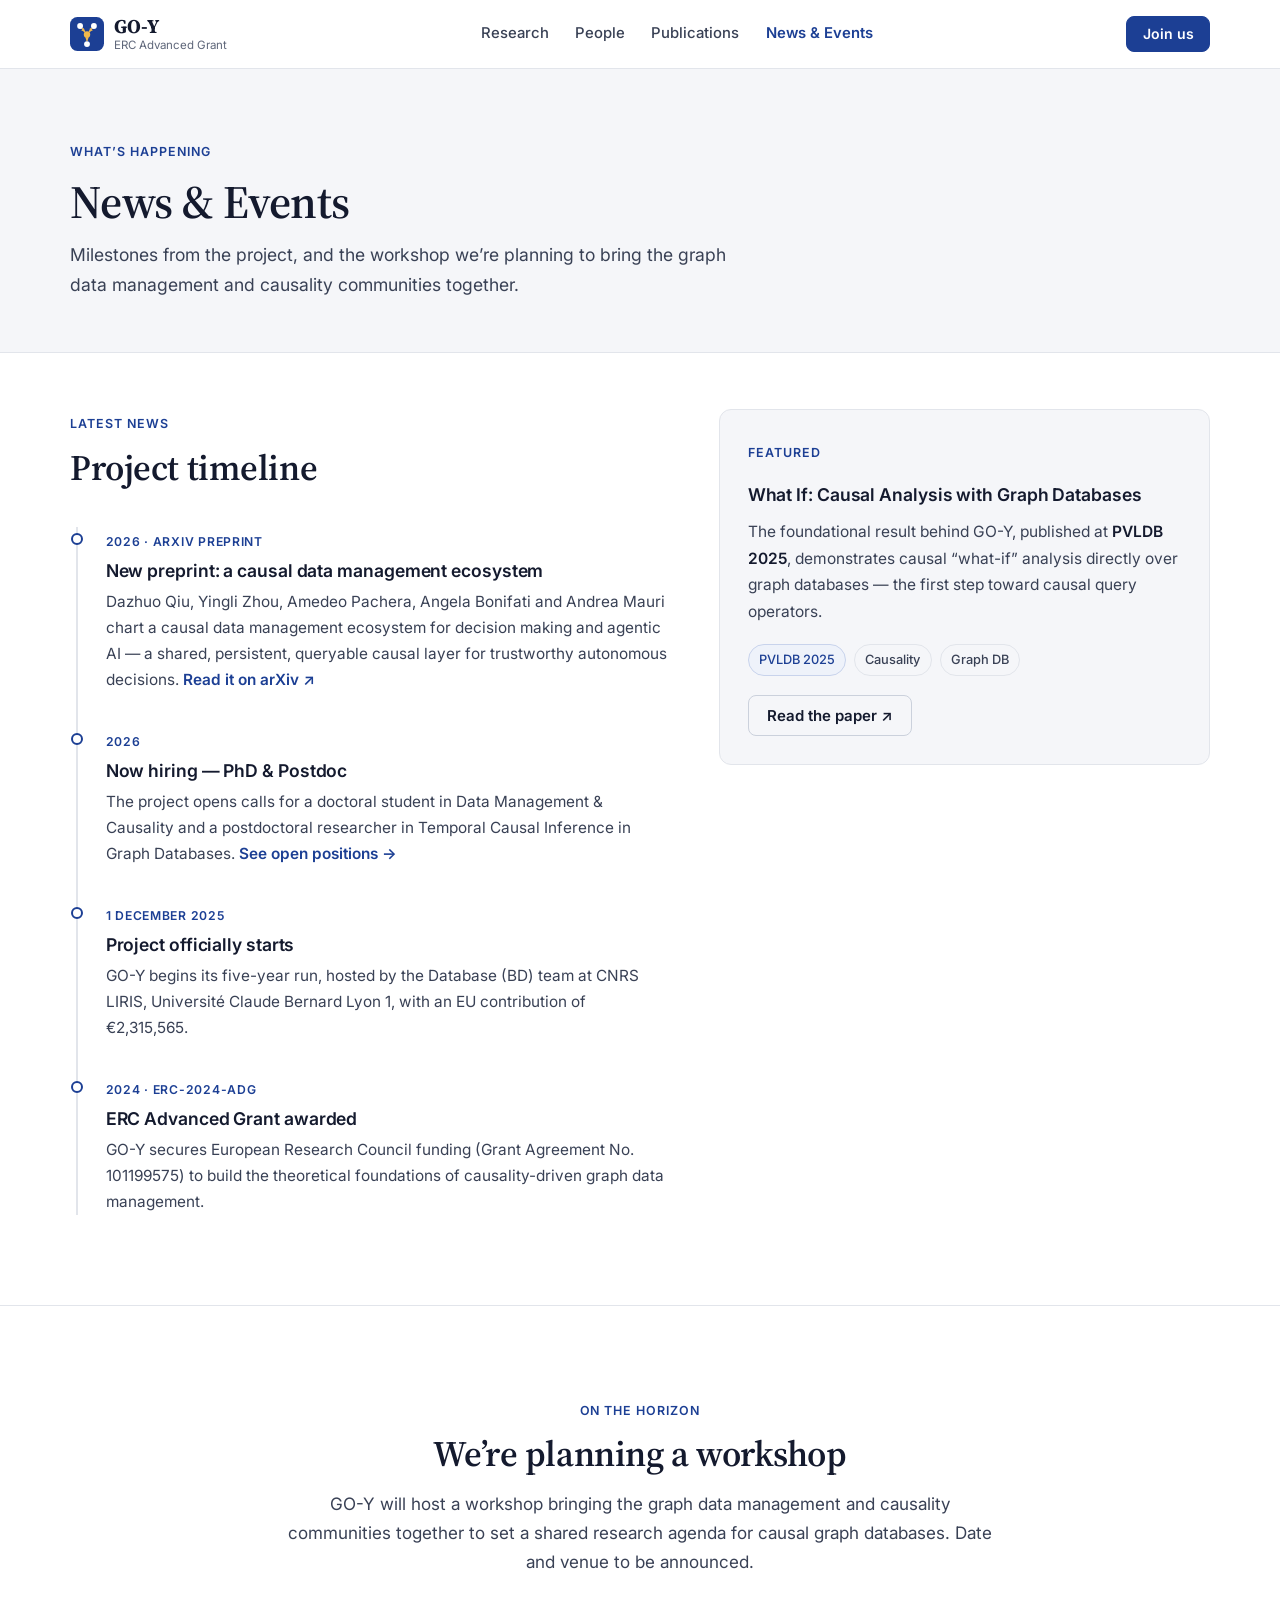
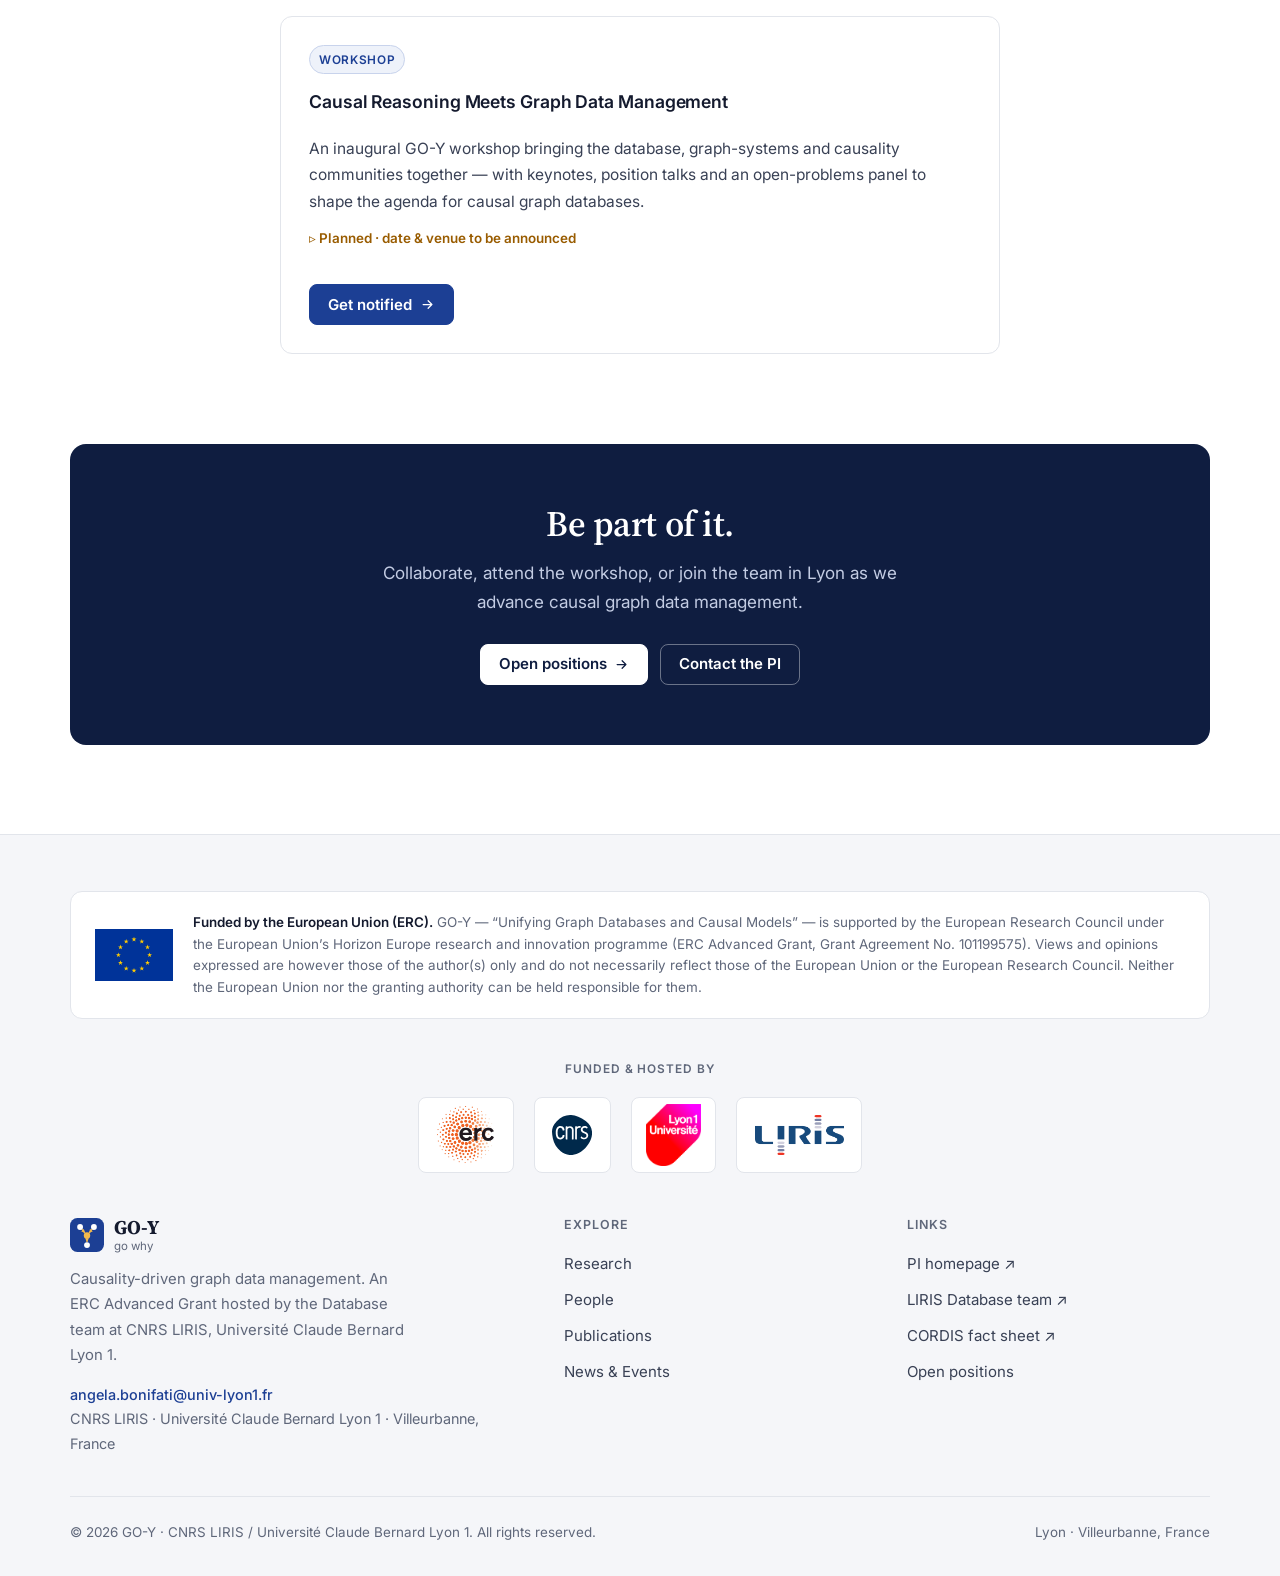
==== commit e1ef8bc5: "Applications: redraw both illustrations; footer uses the Lyon 1 signature logo - Trustworthy & agent" ====
--- a/events.html
+++ b/events.html
@@ -9,7 +9,7 @@
   <link rel="preconnect" href="https://fonts.googleapis.com" />
   <link rel="preconnect" href="https://fonts.gstatic.com" crossorigin />
   <link href="https://fonts.googleapis.com/css2?family=Inter:wght@400;500;600;700&family=Source+Serif+4:ital,opsz,wght@0,8..60,400..700;1,8..60,400..700&display=swap" rel="stylesheet" />
-  <link rel="stylesheet" href="assets/css/style.css?v=2026-11-21e" />
+  <link rel="stylesheet" href="assets/css/style.css?v=2026-11-21i" />
 </head>
 <body>
 
@@ -164,7 +164,7 @@
         <div class="partners-row">
           <a class="logo erc" href="https://erc.europa.eu" target="_blank" rel="noopener" aria-label="European Research Council"><span class="logo-txt">ERC</span><img loading="lazy" src="assets/img/logos/erc.png" alt="European Research Council" onload="this.previousElementSibling.style.display='none'" onerror="this.remove()" /></a>
           <a class="logo" href="https://www.cnrs.fr" target="_blank" rel="noopener" aria-label="CNRS"><span class="logo-txt">CNRS</span><img loading="lazy" src="assets/img/logos/cnrs.svg" alt="CNRS" onload="this.previousElementSibling.style.display='none'" onerror="this.remove()" /></a>
-          <a class="logo lyon1" href="https://www.univ-lyon1.fr" target="_blank" rel="noopener" aria-label="Lyon 1 Université Claude Bernard"><span class="logo-txt">Lyon 1</span><img loading="lazy" src="assets/img/logos/lyon1-2026.png" alt="Lyon 1 Université Claude Bernard" onload="this.previousElementSibling.style.display='none'" onerror="this.remove()" /></a>
+          <a class="logo lyon1" href="https://www.univ-lyon1.fr" target="_blank" rel="noopener" aria-label="Lyon 1 Université Claude Bernard"><span class="logo-txt">Lyon 1</span><img loading="lazy" src="assets/img/logos/lyon1-signature.png" alt="Lyon 1 Université" onload="this.previousElementSibling.style.display='none'" onerror="this.remove()" /></a>
           <a class="logo" href="https://liris.cnrs.fr" target="_blank" rel="noopener" aria-label="LIRIS"><span class="logo-txt">LIRIS</span><img loading="lazy" src="assets/img/logos/liris.png" alt="LIRIS" onload="this.previousElementSibling.style.display='none'" onerror="this.remove()" /></a>
         </div>
       </div>
--- a/assets/css/style.css
+++ b/assets/css/style.css
@@ -168,9 +168,16 @@
 .hero-facts { display: flex; flex-wrap: wrap; gap: 1rem 2.25rem; margin-top: 2.5rem; padding-top: 1.5rem; border-top: 1px solid var(--border-strong); }
 .hero-facts dt { font-size: .72rem; font-weight: 600; letter-spacing: .07em; text-transform: uppercase; color: var(--muted); }
 .hero-facts dd { margin: .15rem 0 0; font-size: .95rem; font-weight: 600; color: var(--ink); }
-.hero-figure { background: var(--surface); border: 1px solid var(--border); border-radius: 16px; padding: clamp(1rem, 2.4vw, 1.6rem); box-shadow: var(--shadow); }
-.hero-figure svg { width: 100%; height: auto; }
-.hero-figure figcaption { margin-top: .9rem; font-size: .86rem; color: var(--muted); text-align: center; }
+.hero-figure { margin: 0; }
+.hero-figure svg { display: block; width: 100%; height: auto; border-radius: 22px; box-shadow: 0 30px 60px -30px rgba(15, 29, 64, .6); }
+.hf-flow { animation: hfFlow 2.4s linear infinite; }
+@keyframes hfFlow { to { stroke-dashoffset: -22; } }
+.hf-pulse { animation: hfPulse 4s ease-in-out infinite; }
+@keyframes hfPulse { 0%, 100% { opacity: .5; } 50% { opacity: 1; } }
+.hf-tw { animation: hfTw 3.2s ease-in-out infinite; }
+@keyframes hfTw { 0%, 100% { opacity: .15; } 50% { opacity: .9; } }
+.hf-spin { animation: hfSpin 60s linear infinite; transform-box: fill-box; transform-origin: center; }
+@keyframes hfSpin { to { transform: rotate(360deg); } }
 
 /* ---------- About ---------- */
 .about-grid { display: grid; grid-template-columns: minmax(0, .85fr) minmax(0, 1.15fr); gap: clamp(2rem, 6vw, 5rem); align-items: start; }
@@ -184,7 +191,7 @@
 a.card:hover { border-color: var(--accent-line); box-shadow: var(--shadow); }
 .card h3 { margin: .25rem 0 .6rem; }
 .card p { font-size: .97rem; }
-.app-fig { border-radius: var(--radius-sm); overflow: hidden; border: 1px solid var(--border); margin-bottom: 1.3rem; }
+.app-fig { border-radius: 12px; overflow: hidden; margin-bottom: 1.3rem; box-shadow: 0 16px 32px -22px rgba(15, 29, 64, .55); }
 .app-fig svg { display: block; width: 100%; }
 
 /* ---------- Tags ---------- */
@@ -306,7 +313,8 @@
 .partners .logo:hover { border-color: var(--border-strong); box-shadow: var(--shadow-sm); }
 .partners .logo img { display: block; height: 40px; width: auto; max-width: 200px; object-fit: contain; }
 .partners .logo.erc img { height: 58px; }
-.partners .logo.lyon1 img { height: 56px; }
+.partners .logo.lyon1 { padding: .35rem .9rem; }
+.partners .logo.lyon1 img { height: 62px; }
 .partners .logo-txt { font-family: var(--font-display); font-weight: 600; color: var(--ink); }
 .footer-grid { display: grid; grid-template-columns: 1.5fr 1fr 1fr; gap: 2.5rem; margin-bottom: 2.5rem; }
 .footer .brand { margin-bottom: .9rem; }
@@ -358,3 +366,22 @@
 /* ---------- Objectives constellation (home page) ---------- */
 .wp-figure { margin: 0; overflow-x: auto; -webkit-overflow-scrolling: touch; border-radius: 22px; }
 .wp-figure svg { display: block; width: 100%; height: auto; min-width: 680px; }
+
+/* ---------- Four steps toward trustworthy AI ---------- */
+.steps { display: grid; grid-template-columns: repeat(4, minmax(0, 1fr)); gap: 1.25rem; }
+.step { position: relative; padding: 1.5rem 1.4rem 1.5rem; background: var(--surface); border: 1px solid var(--border); border-top: 3px solid var(--step); border-radius: var(--radius); }
+.step-1 { --step: #3d63d6; }
+.step-2 { --step: #7a5fd6; }
+.step-3 { --step: #c98316; }
+.step-4 { --step: #138a7e; }
+.step-num { display: inline-grid; place-items: center; width: 2.1rem; height: 2.1rem; margin-bottom: .9rem; border-radius: 50%; background: color-mix(in srgb, var(--step) 13%, #fff); color: var(--step); font: 700 .82rem/1 var(--font-sans); }
+.step h3 { margin-bottom: .5rem; }
+.step p { font-size: .94rem; }
+.step:not(:last-child)::after { content: "\2192"; position: absolute; z-index: 1; top: 1.8rem; right: -.625rem; transform: translateX(50%); display: grid; place-items: center; width: 1.5rem; height: 1.5rem; border-radius: 50%; background: var(--bg-2); color: var(--muted); font-size: .9rem; }
+@media (max-width: 1000px) {
+  .steps { grid-template-columns: repeat(2, minmax(0, 1fr)); }
+  .step:not(:last-child)::after { display: none; }
+}
+@media (max-width: 760px) {
+  .steps { grid-template-columns: minmax(0, 1fr); }
+}
